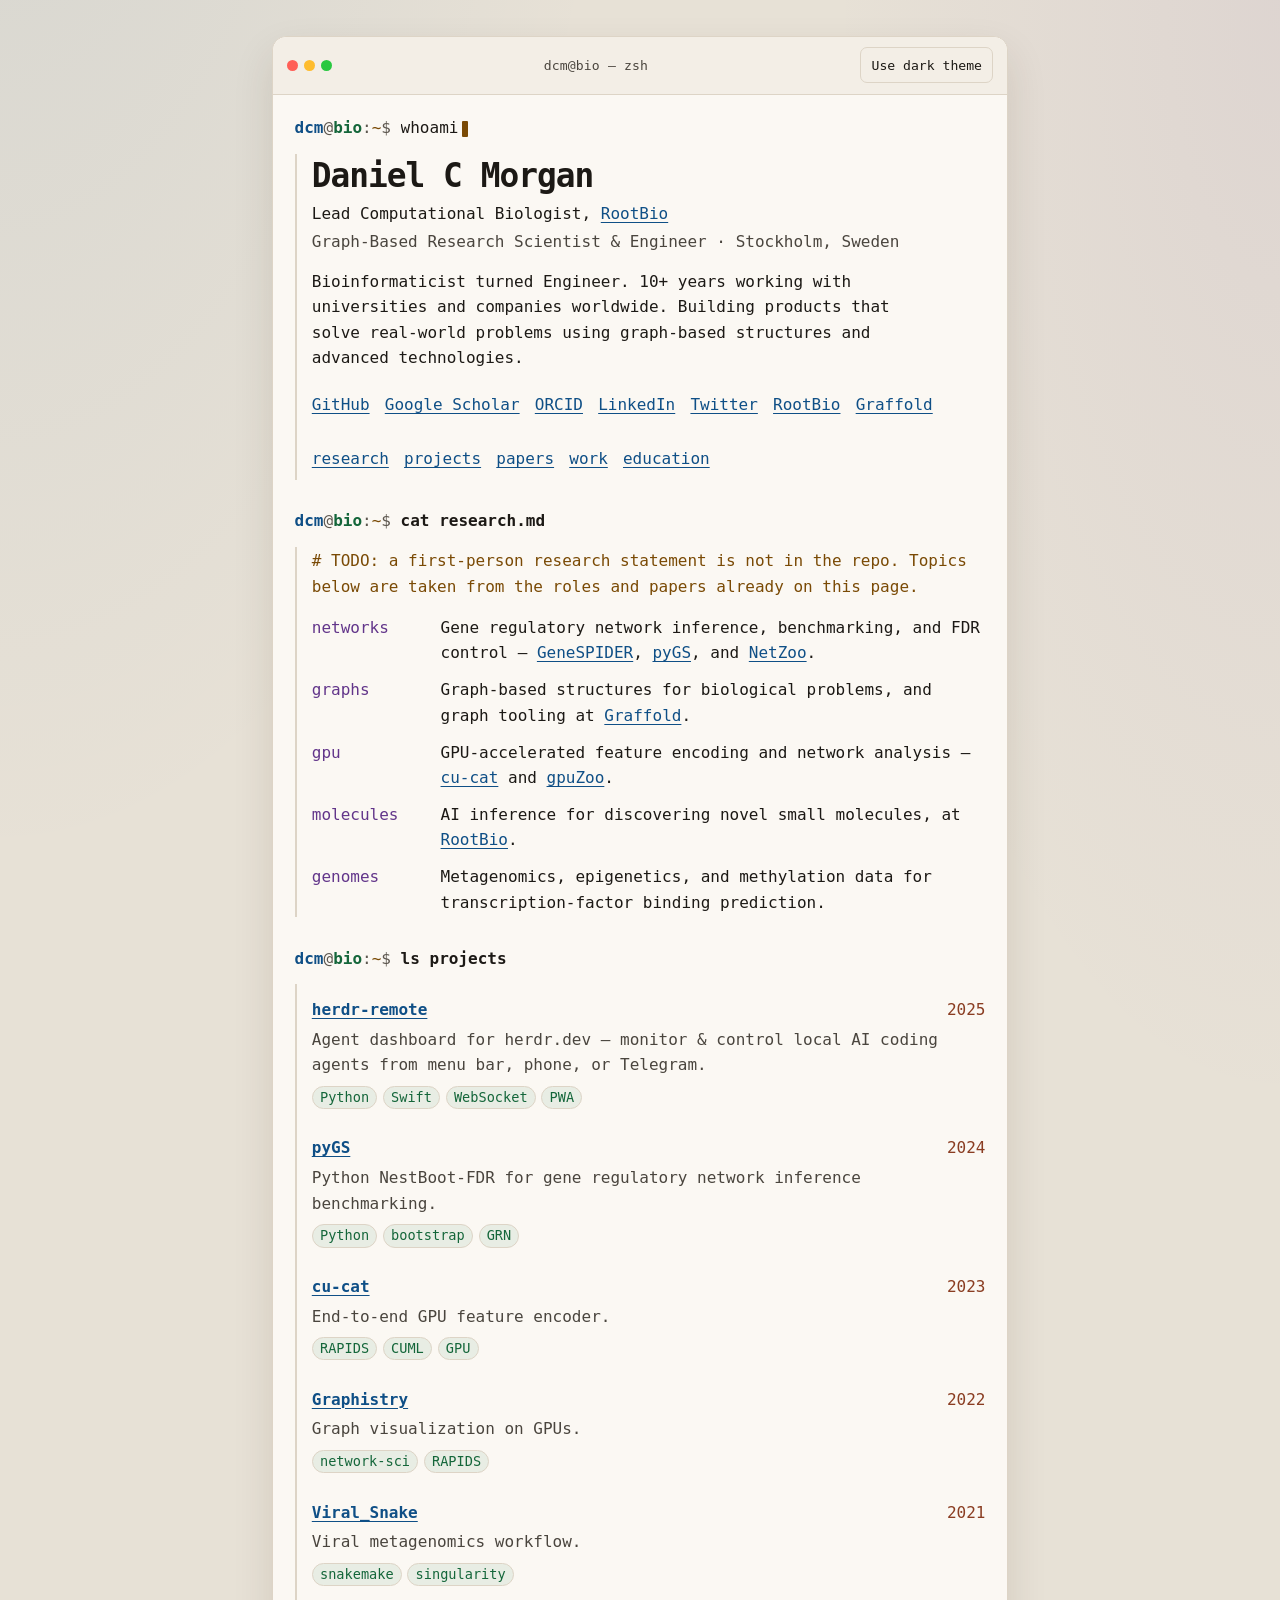
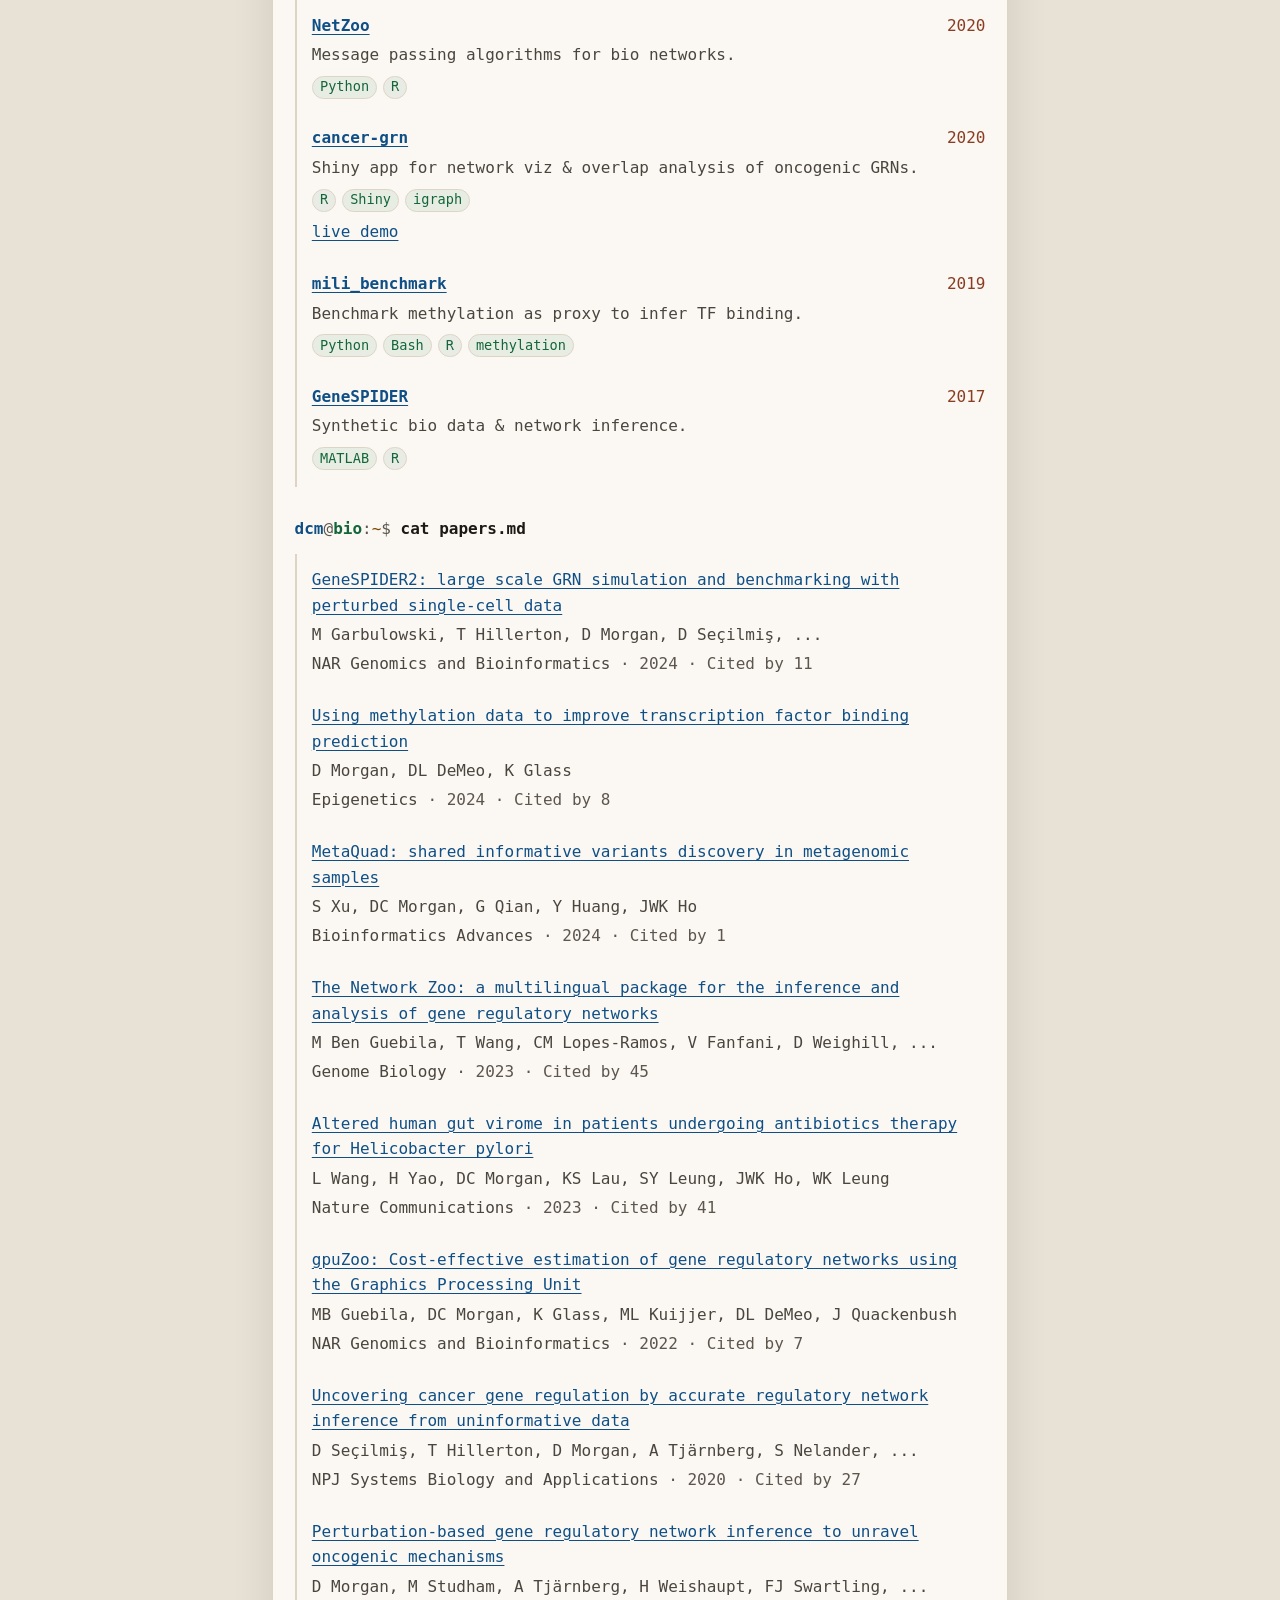
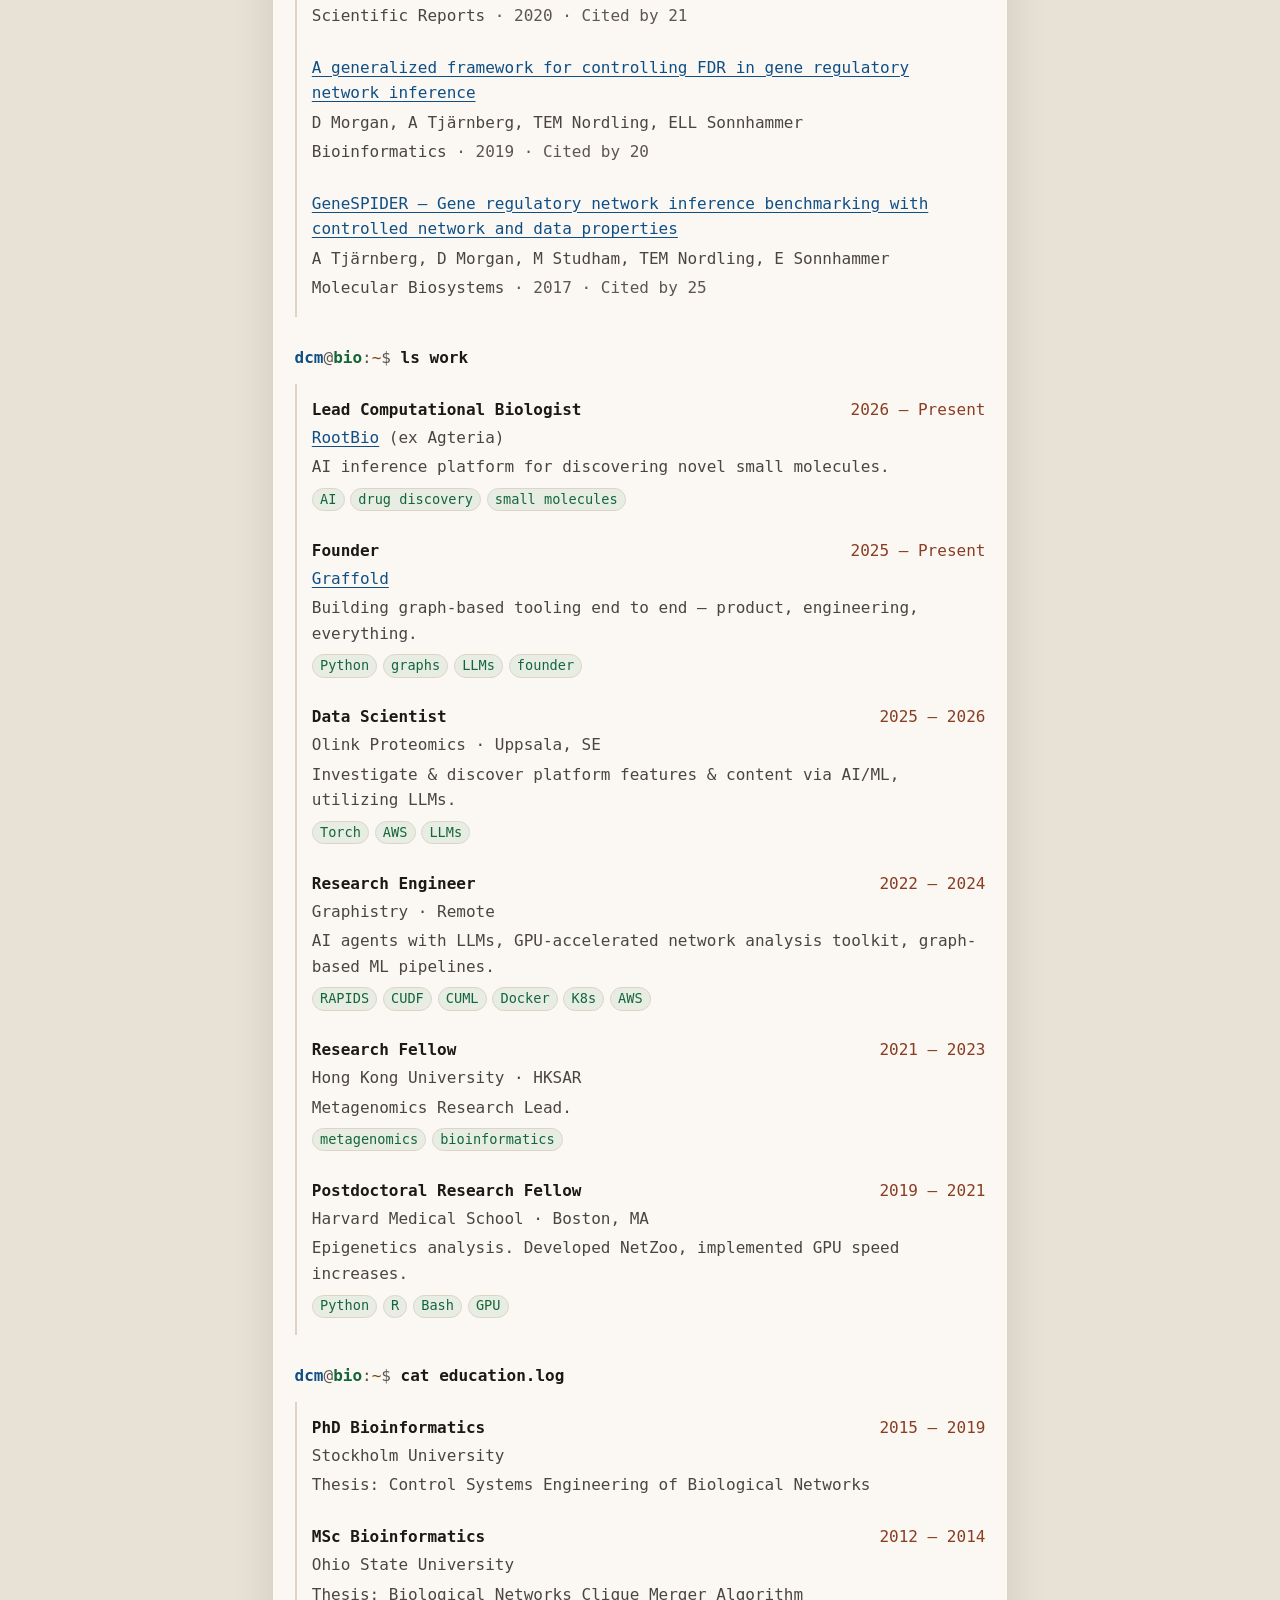
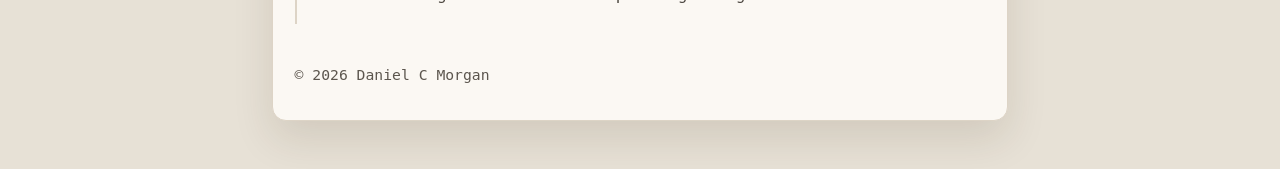
==== index.html @ b6716119 "Redesign the landing page as a shell session Replace the CRT dashboard with one readable terminal tr" ====
<!DOCTYPE html>
<html lang="en" class="no-js">
<head>
  <meta charset="UTF-8">
  <meta name="viewport" content="width=device-width, initial-scale=1">
  <title>Daniel C Morgan — Computational Biologist at Root Bio</title>
  <meta name="description" content="Daniel C Morgan is a computational biologist at Root Bio in Stockholm. Graph-based research scientist and engineer working on biological networks, GPU methods, and small-molecule discovery.">
  <meta name="author" content="Daniel C Morgan">
  <link rel="canonical" href="https://dcolinmorgan.github.io/">
  <meta name="theme-color" content="#0b0f14">

  <meta property="og:type" content="profile">
  <meta property="og:title" content="Daniel C Morgan — Computational Biologist at Root Bio">
  <meta property="og:description" content="Bioinformaticist turned engineer. Graph-based research scientist and engineer in Stockholm, at Root Bio.">
  <meta property="og:url" content="https://dcolinmorgan.github.io/">
  <meta property="og:site_name" content="Daniel C Morgan">
  <meta property="profile:first_name" content="Daniel">
  <meta property="profile:last_name" content="Morgan">

  <meta name="twitter:card" content="summary">
  <meta name="twitter:creator" content="@dcolinmorgan">
  <meta name="twitter:title" content="Daniel C Morgan — Computational Biologist at Root Bio">
  <meta name="twitter:description" content="Bioinformaticist turned engineer. Graph-based research scientist and engineer in Stockholm, at Root Bio.">

  <link rel="icon" href="data:image/svg+xml,%3Csvg xmlns='http://www.w3.org/2000/svg' viewBox='0 0 32 32'%3E%3Crect width='32' height='32' rx='7' fill='%23151b24'/%3E%3Ctext x='5' y='22' font-family='ui-monospace,monospace' font-size='15' fill='%239ecbff'%3E%24_%3C/text%3E%3C/svg%3E">

  <script type="application/ld+json">
  {
    "@context": "https://schema.org",
    "@type": "Person",
    "name": "Daniel C Morgan",
    "url": "https://dcolinmorgan.github.io/",
    "jobTitle": "Lead Computational Biologist",
    "description": "Bioinformaticist turned Engineer. 10+ years working with universities and companies worldwide. Building products that solve real-world problems using graph-based structures and advanced technologies.",
    "homeLocation": {
      "@type": "Place",
      "name": "Stockholm, Sweden"
    },
    "worksFor": {
      "@type": "Organization",
      "name": "RootBio",
      "url": "https://rootbio.ai"
    },
    "alumniOf": [
      { "@type": "CollegeOrUniversity", "name": "Stockholm University" },
      { "@type": "CollegeOrUniversity", "name": "Ohio State University" }
    ],
    "knowsAbout": [
      "Gene regulatory networks",
      "Graph-based biological networks",
      "GPU-accelerated data analysis",
      "Small-molecule discovery",
      "Metagenomics",
      "Epigenetics"
    ],
    "sameAs": [
      "https://github.com/dcolinmorgan",
      "https://scholar.google.com/citations?user=iznLQmYAAAAJ&hl=en",
      "https://orcid.org/0000-0001-8326-6178",
      "https://www.linkedin.com/in/dcolinmorgan",
      "https://x.com/dcolinmorgan",
      "https://graffold.com"
    ]
  }
  </script>

  <script>
    (function () {
      try {
        document.documentElement.classList.remove("no-js");
        var t = localStorage.getItem("dcm-appearance");
        if (t === "light" || t === "dark") document.documentElement.setAttribute("data-theme", t);
      } catch (e) {}
    })();
  </script>

  <style>
    :root {
      --bg: #0b0f14;
      --window: #151b24;
      --chrome: #10161e;
      --text: #e8eef6;
      --muted: #b4c0cf;
      --faint: #93a3b5;
      --line: #2c3848;
      --blue: #9ecbff;
      --green: #9ee0b8;
      --amber: #f0c97a;
      --violet: #d4b6f8;
      --coral: #f3b59a;
      --hover: rgba(158, 203, 255, 0.08);
      --chip: rgba(158, 224, 184, 0.08);
      --select: #9ecbff;
      --select-text: #0b0f14;
      --shadow: 0 24px 60px rgba(0, 0, 0, 0.4);
      --glow: rgba(158, 203, 255, 0.16);
      --glow-2: rgba(212, 182, 248, 0.12);
      color-scheme: dark;
    }

    @media (prefers-color-scheme: light) {
      :root:not([data-theme="dark"]) {
        --bg: #e7e1d6;
        --window: #fbf8f3;
        --chrome: #f3eee6;
        --text: #1c1915;
        --muted: #4a453e;
        --faint: #5c564e;
        --line: #ddd4c6;
        --blue: #0f4f86;
        --green: #14663a;
        --amber: #7a4a05;
        --violet: #62358a;
        --coral: #8a3d22;
        --hover: rgba(15, 79, 134, 0.07);
        --chip: rgba(20, 102, 58, 0.08);
        --select: #0f4f86;
        --select-text: #fbf8f3;
        --shadow: 0 18px 40px rgba(60, 42, 20, 0.12);
        --glow: rgba(15, 79, 134, 0.09);
        --glow-2: rgba(98, 53, 138, 0.07);
        color-scheme: light;
      }
    }

    :root[data-theme="light"] {
      --bg: #e7e1d6;
      --window: #fbf8f3;
      --chrome: #f3eee6;
      --text: #1c1915;
      --muted: #4a453e;
      --faint: #5c564e;
      --line: #ddd4c6;
      --blue: #0f4f86;
      --green: #14663a;
      --amber: #7a4a05;
      --violet: #62358a;
      --coral: #8a3d22;
      --hover: rgba(15, 79, 134, 0.07);
      --chip: rgba(20, 102, 58, 0.08);
      --select: #0f4f86;
      --select-text: #fbf8f3;
      --shadow: 0 18px 40px rgba(60, 42, 20, 0.12);
      --glow: rgba(15, 79, 134, 0.09);
      --glow-2: rgba(98, 53, 138, 0.07);
      color-scheme: light;
    }

    :root[data-theme="dark"] {
      color-scheme: dark;
    }

    * { box-sizing: border-box; }

    html { scroll-behavior: auto; }

    @media (prefers-reduced-motion: no-preference) {
      html { scroll-behavior: smooth; }
    }

    body {
      margin: 0;
      min-height: 100vh;
      background:
        radial-gradient(ellipse 90% 50% at 0% -10%, var(--glow), transparent 55%),
        radial-gradient(ellipse 70% 45% at 100% 0%, var(--glow-2), transparent 50%),
        var(--bg);
      color: var(--text);
      font-family: "JetBrains Mono", "Cascadia Mono", "Cascadia Code", "SFMono-Regular", ui-monospace, "DejaVu Sans Mono", "Liberation Mono", Menlo, Consolas, monospace;
      font-size: 16px;
      line-height: 1.6;
      -webkit-font-smoothing: antialiased;
      text-rendering: optimizeLegibility;
    }

    ::selection {
      background: var(--select);
      color: var(--select-text);
    }

    .skip {
      position: absolute;
      left: 0.75rem;
      top: 0.75rem;
      padding: 0.45rem 0.7rem;
      background: var(--window);
      color: var(--text);
      border: 1px solid var(--blue);
      border-radius: 6px;
      z-index: 5;
      transform: translateY(-150%);
    }

    .skip:focus {
      transform: none;
    }

    a {
      color: var(--blue);
      text-decoration-thickness: 1px;
      text-underline-offset: 0.18em;
    }

    a:hover { text-decoration-thickness: 2px; }

    a:focus-visible,
    button:focus-visible {
      outline: 2px solid var(--blue);
      outline-offset: 3px;
      border-radius: 4px;
    }

    .sr-only {
      position: absolute;
      width: 1px;
      height: 1px;
      padding: 0;
      margin: -1px;
      overflow: hidden;
      clip: rect(0, 0, 0, 0);
      white-space: nowrap;
      border: 0;
    }

    .page {
      width: min(46rem, calc(100% - 1.5rem));
      margin: 0 auto;
      padding: 2.25rem 0 3rem;
    }

    .term {
      background: var(--window);
      border: 1px solid var(--line);
      border-radius: 14px;
      box-shadow: var(--shadow);
    }

    .chrome {
      display: grid;
      grid-template-columns: auto 1fr auto;
      align-items: center;
      gap: 0.75rem;
      padding: 0.65rem 0.85rem;
      background: var(--chrome);
      border-bottom: 1px solid var(--line);
      border-radius: 14px 14px 0 0;
    }

    .dots {
      display: flex;
      gap: 6px;
    }

    .dots i {
      display: block;
      width: 11px;
      height: 11px;
      border-radius: 50%;
    }

    .dots i:nth-child(1) { background: #ff5f57; }
    .dots i:nth-child(2) { background: #febc2e; }
    .dots i:nth-child(3) { background: #28c840; }

    .chrome-title {
      margin: 0;
      text-align: center;
      color: var(--muted);
      font-size: 0.82rem;
      letter-spacing: 0.01em;
    }

    .theme-btn {
      font: inherit;
      font-size: 0.82rem;
      color: var(--text);
      background: transparent;
      border: 1px solid var(--line);
      border-radius: 7px;
      min-height: 2.25rem;
      padding: 0.25rem 0.65rem;
      cursor: pointer;
    }

    .no-js .theme-btn { display: none; }

    .theme-btn .when-light { display: none; }

    @media (prefers-color-scheme: light) {
      :root:not([data-theme="dark"]) .theme-btn .when-dark { display: none; }
      :root:not([data-theme="dark"]) .theme-btn .when-light { display: inline; }
    }

    :root[data-theme="light"] .theme-btn .when-dark { display: none; }
    :root[data-theme="light"] .theme-btn .when-light { display: inline; }
    :root[data-theme="dark"] .theme-btn .when-dark { display: inline; }
    :root[data-theme="dark"] .theme-btn .when-light { display: none; }

    .theme-btn:hover {
      border-color: var(--blue);
      color: var(--blue);
    }

    main {
      padding: 1.35rem 1.35rem 0.4rem;
    }

    .block { margin: 0 0 1.85rem; }

    .prompt {
      margin: 0 0 0.85rem;
      font-size: 1rem;
      font-weight: 400;
      line-height: 1.5;
    }

    .user { color: var(--blue); font-weight: 600; }
    .host { color: var(--green); font-weight: 600; }
    .path { color: var(--amber); }
    .punct, .dollar { color: var(--faint); }
    .cmd { color: var(--text); font-weight: 600; }

    .typed {
      display: inline-block;
      overflow: hidden;
      white-space: nowrap;
      vertical-align: bottom;
      width: calc(var(--chars) * 1ch);
      animation: typing calc(var(--chars) * 70ms) steps(var(--chars), end) both;
    }

    @keyframes typing {
      from { width: 0; }
    }

    .caret {
      display: inline-block;
      width: 0.62ch;
      height: 1.05em;
      margin-left: 0.35ch;
      background: var(--amber);
      vertical-align: text-bottom;
      border-radius: 1px;
      animation: blink 1.15s steps(1, end) infinite;
    }

    @keyframes blink {
      0%, 62% { opacity: 1; }
      68%, 100% { opacity: 0; }
    }

    h2[id] { scroll-margin-top: 1.25rem; }

    h1 {
      margin: 0 0 0.3rem;
      font-size: clamp(1.55rem, 3.4vw, 2.05rem);
      font-weight: 600;
      letter-spacing: -0.03em;
      line-height: 1.25;
    }

    .role {
      margin: 0;
      color: var(--text);
    }

    .loc {
      margin: 0.15rem 0 0.85rem;
      color: var(--muted);
    }

    .bio {
      margin: 0;
      max-width: 62ch;
    }

    .links,
    .jumps {
      display: flex;
      flex-wrap: wrap;
      gap: 0.15rem 0.95rem;
      list-style: none;
      margin: 0.95rem 0 0;
      padding: 0;
    }

    .links a,
    .jumps a {
      display: inline-block;
      padding: 0.4rem 0;
    }

    .out {
      margin: 0;
      padding: 0.1rem 0 0.1rem 0.95rem;
      border-left: 2px solid var(--line);
    }

    .todo {
      margin: 0 0 0.95rem;
      color: var(--amber);
    }

    .interests {
      list-style: none;
      margin: 0;
      padding: 0;
    }

    .interests li {
      display: grid;
      grid-template-columns: 7.2rem 1fr;
      gap: 0.35rem 0.85rem;
      margin: 0 0 0.7rem;
    }

    .interests li:last-child { margin-bottom: 0; }

    .key { color: var(--violet); }

    .projects,
    .papers,
    .jobs,
    .degrees {
      list-style: none;
      margin: 0;
      padding: 0;
    }

    .projects > li,
    .papers > li,
    .jobs > li,
    .degrees > li {
      padding: 0.7rem 0.7rem;
      margin: 0 -0.7rem 0.25rem;
      border-radius: 8px;
    }

    .projects > li:hover,
    .projects > li:focus-within,
    .papers > li:hover,
    .papers > li:focus-within,
    .jobs > li:hover,
    .jobs > li:focus-within,
    .degrees > li:hover,
    .degrees > li:focus-within {
      background: var(--hover);
    }

    .proj-head,
    .job-head {
      display: flex;
      justify-content: space-between;
      align-items: baseline;
      gap: 0.8rem;
    }

    .name,
    .job-title {
      font-weight: 600;
      color: var(--text);
    }

    .projects a.name { color: var(--blue); }

    .year,
    .when {
      color: var(--coral);
      font-variant-numeric: tabular-nums;
      white-space: nowrap;
    }

    .desc,
    .authors {
      margin: 0.25rem 0 0;
      color: var(--muted);
    }

    .meta {
      margin: 0.2rem 0 0;
      color: var(--faint);
    }

    .meta .journal { color: var(--muted); }

    .tags {
      display: flex;
      flex-wrap: wrap;
      gap: 0.35rem;
      list-style: none;
      margin: 0.5rem 0 0;
      padding: 0;
    }

    .tags li {
      margin: 0;
      padding: 0.05rem 0.45rem;
      color: var(--green);
      background: var(--chip);
      border: 1px solid var(--line);
      border-radius: 999px;
      font-size: 0.85rem;
      line-height: 1.45;
    }

    .more {
      margin: 0.45rem 0 0;
    }

    .org {
      margin: 0.15rem 0 0;
      color: var(--muted);
    }

    .session-end {
      padding: 0.2rem 1.35rem 1.2rem;
    }

    .copy {
      margin: 0 0 0.85rem;
      color: var(--faint);
      font-size: 0.92rem;
    }

    @media (max-width: 640px) {
      .page {
        width: min(46rem, calc(100% - 1rem));
        padding-top: 0.75rem;
      }

      main,
      .session-end {
        padding-left: 1rem;
        padding-right: 1rem;
      }

      .chrome-title { display: none; }

      .chrome { grid-template-columns: auto 1fr; }

      .theme-btn { justify-self: end; }

      .interests li { grid-template-columns: 1fr; gap: 0.1rem; }

      .proj-head { flex-wrap: wrap; }

      h1 { font-size: 1.5rem; }
    }

    @media (prefers-reduced-motion: reduce) {
      .typed {
        animation: none;
        width: auto;
      }

      .caret { animation: none; }

      html { scroll-behavior: auto; }
    }

    @media (forced-colors: active) {
      .term { border: 1px solid CanvasText; }
      .caret { background: CanvasText; }
      .dots { display: none; }
      .tags li { border: 1px solid CanvasText; }
    }

    @media print {
      body { background: #fff; color: #000; }
      .page { width: 100%; padding: 0; }
      .term { border: 0; box-shadow: none; background: #fff; }
      .chrome, .theme-btn, .caret, .jumps { display: none; }
      a { color: #000; }
      .out { border-left-color: #ccc; }
    }
  </style>
</head>
<body>
  <a class="skip" href="#content">Skip to content</a>

  <div class="page">
    <div class="term">
      <div class="chrome">
        <span class="dots" aria-hidden="true"><i></i><i></i><i></i></span>
        <p class="chrome-title">dcm@bio — zsh</p>
        <button type="button" class="theme-btn" id="theme-toggle" aria-pressed="false">
          <span class="when-dark">Use light theme</span><span class="when-light">Use dark theme</span>
        </button>
      </div>

      <main id="content">
        <header class="block">
          <p class="prompt">
            <span class="user">dcm</span><span class="punct">@</span><span class="host">bio</span><span class="punct">:</span><span class="path">~</span><span class="dollar">$ </span><span class="typed" style="--chars: 6">whoami</span><span class="caret" aria-hidden="true"></span>
          </p>
          <div class="out">
            <h1>Daniel C Morgan</h1>
            <p class="role">Lead Computational Biologist, <a href="https://rootbio.ai" target="_blank">RootBio</a></p>
            <p class="loc">Graph-Based Research Scientist &amp; Engineer · Stockholm, Sweden</p>
            <p class="bio">Bioinformaticist turned Engineer. 10+ years working with universities and companies worldwide. Building products that solve real-world problems using graph-based structures and advanced technologies.</p>
            <ul class="links">
              <li><a href="https://github.com/dcolinmorgan" rel="me noopener noreferrer" target="_blank">GitHub<span class="sr-only"> (opens in a new tab)</span></a></li>
              <li><a href="https://scholar.google.com/citations?user=iznLQmYAAAAJ&amp;hl=en" rel="me noopener noreferrer" target="_blank">Google Scholar<span class="sr-only"> (opens in a new tab)</span></a></li>
              <li><a href="https://orcid.org/0000-0001-8326-6178" rel="me noopener noreferrer" target="_blank">ORCID<span class="sr-only"> (opens in a new tab)</span></a></li>
              <li><a href="https://www.linkedin.com/in/dcolinmorgan" rel="me noopener noreferrer" target="_blank">LinkedIn<span class="sr-only"> (opens in a new tab)</span></a></li>
              <li><a href="https://x.com/dcolinmorgan" rel="me noopener noreferrer" target="_blank">Twitter<span class="sr-only"> (opens in a new tab)</span></a></li>
              <li><a href="https://rootbio.ai" rel="noopener noreferrer" target="_blank">RootBio<span class="sr-only"> (opens in a new tab)</span></a></li>
              <li><a href="https://graffold.com" rel="noopener noreferrer" target="_blank">Graffold<span class="sr-only"> (opens in a new tab)</span></a></li>
            </ul>
            <nav class="jumps" aria-label="On this page">
              <a href="#research">research</a>
              <a href="#projects">projects</a>
              <a href="#papers">papers</a>
              <a href="#work">work</a>
              <a href="#education">education</a>
            </nav>
          </div>
        </header>

        <section class="block" aria-labelledby="research">
          <h2 class="prompt" id="research">
            <span class="sr-only">Research. </span>
            <span class="user">dcm</span><span class="punct">@</span><span class="host">bio</span><span class="punct">:</span><span class="path">~</span><span class="dollar">$ </span><span class="cmd">cat research.md</span>
          </h2>
          <div class="out">
            <p class="todo" role="note"># TODO: a first-person research statement is not in the repo. Topics below are taken from the roles and papers already on this page.</p>
            <ul class="interests">
              <li>
                <span class="key">networks</span>
                <span>Gene regulatory network inference, benchmarking, and FDR control — <a href="https://sonnhammer-tutorials.bitbucket.io/genespider.html" target="_blank">GeneSPIDER</a>, <a href="https://github.com/dcolinmorgan/pyGS" target="_blank">pyGS</a>, and <a href="https://netzoo.github.io/" target="_blank">NetZoo</a>.</span>
              </li>
              <li>
                <span class="key">graphs</span>
                <span>Graph-based structures for biological problems, and graph tooling at <a href="https://graffold.com" target="_blank">Graffold</a>.</span>
              </li>
              <li>
                <span class="key">gpu</span>
                <span>GPU-accelerated feature encoding and network analysis — <a href="https://github.com/graphistry/cu-cat/" target="_blank">cu-cat</a> and <a href="https://doi.org/10.1093/nargab/lqac002" target="_blank">gpuZoo</a>.</span>
              </li>
              <li>
                <span class="key">molecules</span>
                <span>AI inference for discovering novel small molecules, at <a href="https://rootbio.ai" target="_blank">RootBio</a>.</span>
              </li>
              <li>
                <span class="key">genomes</span>
                <span>Metagenomics, epigenetics, and methylation data for transcription-factor binding prediction.</span>
              </li>
            </ul>
          </div>
        </section>

        <section class="block" aria-labelledby="projects">
          <h2 class="prompt" id="projects">
            <span class="sr-only">Projects. </span>
            <span class="user">dcm</span><span class="punct">@</span><span class="host">bio</span><span class="punct">:</span><span class="path">~</span><span class="dollar">$ </span><span class="cmd">ls projects</span>
          </h2>
          <div class="out">
            <ul class="projects">
              <li>
                <div class="proj-head">
                  <a class="name" href="https://github.com/dcolinmorgan/herdr-remote">herdr-remote<span class="sr-only"> (opens in a new tab)</span></a>
                  <span class="year">2025</span>
                </div>
                <p class="desc">Agent dashboard for herdr.dev — monitor &amp; control local AI coding agents from menu bar, phone, or Telegram.</p>
                <ul class="tags" aria-label="Topics for herdr-remote">
                  <li>Python</li><li>Swift</li><li>WebSocket</li><li>PWA</li>
                </ul>
              </li>
              <li>
                <div class="proj-head">
                  <a class="name" href="https://github.com/dcolinmorgan/pyGS">pyGS<span class="sr-only"> (opens in a new tab)</span></a>
                  <span class="year">2024</span>
                </div>
                <p class="desc">Python NestBoot-FDR for gene regulatory network inference benchmarking.</p>
                <ul class="tags" aria-label="Topics for pyGS">
                  <li>Python</li><li>bootstrap</li><li>GRN</li>
                </ul>
              </li>
              <li>
                <div class="proj-head">
                  <a class="name" href="https://github.com/graphistry/cu-cat/">cu-cat<span class="sr-only"> (opens in a new tab)</span></a>
                  <span class="year">2023</span>
                </div>
                <p class="desc">End-to-end GPU feature encoder.</p>
                <ul class="tags" aria-label="Topics for cu-cat">
                  <li>RAPIDS</li><li>CUML</li><li>GPU</li>
                </ul>
              </li>
              <li>
                <div class="proj-head">
                  <a class="name" href="https://graphistry.com/">Graphistry<span class="sr-only"> (opens in a new tab)</span></a>
                  <span class="year">2022</span>
                </div>
                <p class="desc">Graph visualization on GPUs.</p>
                <ul class="tags" aria-label="Topics for Graphistry">
                  <li>network-sci</li><li>RAPIDS</li>
                </ul>
              </li>
              <li>
                <div class="proj-head">
                  <a class="name" href="https://github.com/dcolinmorgan/viral_snake">Viral_Snake<span class="sr-only"> (opens in a new tab)</span></a>
                  <span class="year">2021</span>
                </div>
                <p class="desc">Viral metagenomics workflow.</p>
                <ul class="tags" aria-label="Topics for Viral_Snake">
                  <li>snakemake</li><li>singularity</li>
                </ul>
              </li>
              <li>
                <div class="proj-head">
                  <a class="name" href="https://netzoo.github.io/">NetZoo<span class="sr-only"> (opens in a new tab)</span></a>
                  <span class="year">2020</span>
                </div>
                <p class="desc">Message passing algorithms for bio networks.</p>
                <ul class="tags" aria-label="Topics for NetZoo">
                  <li>Python</li><li>R</li>
                </ul>
              </li>
              <li>
                <div class="proj-head">
                  <a class="name" href="https://github.com/dcolinmorgan/cancer-grn">cancer-grn<span class="sr-only"> (opens in a new tab)</span></a>
                  <span class="year">2020</span>
                </div>
                <p class="desc">Shiny app for network viz &amp; overlap analysis of oncogenic GRNs.</p>
                <ul class="tags" aria-label="Topics for cancer-grn">
                  <li>R</li><li>Shiny</li><li>igraph</li>
                </ul>
                <p class="more"><a href="https://dcolin.shinyapps.io/cancergrn/" target="_blank">live demo<span class="sr-only"> (opens in a new tab)</span></a></p>
              </li>
              <li>
                <div class="proj-head">
                  <a class="name" href="https://github.com/dcolinmorgan/mili_benchmark">mili_benchmark<span class="sr-only"> (opens in a new tab)</span></a>
                  <span class="year">2019</span>
                </div>
                <p class="desc">Benchmark methylation as proxy to infer TF binding.</p>
                <ul class="tags" aria-label="Topics for mili_benchmark">
                  <li>Python</li><li>Bash</li><li>R</li><li>methylation</li>
                </ul>
              </li>
              <li>
                <div class="proj-head">
                  <a class="name" href="https://sonnhammer-tutorials.bitbucket.io/genespider.html">GeneSPIDER<span class="sr-only"> (opens in a new tab)</span></a>
                  <span class="year">2017</span>
                </div>
                <p class="desc">Synthetic bio data &amp; network inference.</p>
                <ul class="tags" aria-label="Topics for GeneSPIDER">
                  <li>MATLAB</li><li>R</li>
                </ul>
              </li>
            </ul>
          </div>
        </section>

        <section class="block" aria-labelledby="papers">
          <h2 class="prompt" id="papers">
            <span class="sr-only">Papers. </span>
            <span class="user">dcm</span><span class="punct">@</span><span class="host">bio</span><span class="punct">:</span><span class="path">~</span><span class="dollar">$ </span><span class="cmd">cat papers.md</span>
          </h2>
          <div class="out">
            <ol class="papers">
              <li>
                <a href="https://doi.org/10.1093/nargab/lqae121" target="_blank">GeneSPIDER2: large scale GRN simulation and benchmarking with perturbed single-cell data<span class="sr-only"> (opens in a new tab)</span></a>
                <p class="authors">M Garbulowski, T Hillerton, D Morgan, D Seçilmiş, ...</p>
                <p class="meta"><span class="journal">NAR Genomics and Bioinformatics</span> · 2024 · Cited by 11</p>
              </li>
              <li>
                <a href="https://doi.org/10.1080/15592294.2024.2309826" target="_blank">Using methylation data to improve transcription factor binding prediction<span class="sr-only"> (opens in a new tab)</span></a>
                <p class="authors">D Morgan, DL DeMeo, K Glass</p>
                <p class="meta"><span class="journal">Epigenetics</span> · 2024 · Cited by 8</p>
              </li>
              <li>
                <a href="https://doi.org/10.1093/bioadv/vbae030" target="_blank">MetaQuad: shared informative variants discovery in metagenomic samples<span class="sr-only"> (opens in a new tab)</span></a>
                <p class="authors">S Xu, DC Morgan, G Qian, Y Huang, JWK Ho</p>
                <p class="meta"><span class="journal">Bioinformatics Advances</span> · 2024 · Cited by 1</p>
              </li>
              <li>
                <a href="https://doi.org/10.1186/s13059-023-02853-7" target="_blank">The Network Zoo: a multilingual package for the inference and analysis of gene regulatory networks<span class="sr-only"> (opens in a new tab)</span></a>
                <p class="authors">M Ben Guebila, T Wang, CM Lopes-Ramos, V Fanfani, D Weighill, ...</p>
                <p class="meta"><span class="journal">Genome Biology</span> · 2023 · Cited by 45</p>
              </li>
              <li>
                <a href="https://doi.org/10.1038/s41467-023-37975-y" target="_blank">Altered human gut virome in patients undergoing antibiotics therapy for Helicobacter pylori<span class="sr-only"> (opens in a new tab)</span></a>
                <p class="authors">L Wang, H Yao, DC Morgan, KS Lau, SY Leung, JWK Ho, WK Leung</p>
                <p class="meta"><span class="journal">Nature Communications</span> · 2023 · Cited by 41</p>
              </li>
              <li>
                <a href="https://doi.org/10.1093/nargab/lqac002" target="_blank">gpuZoo: Cost-effective estimation of gene regulatory networks using the Graphics Processing Unit<span class="sr-only"> (opens in a new tab)</span></a>
                <p class="authors">MB Guebila, DC Morgan, K Glass, ML Kuijjer, DL DeMeo, J Quackenbush</p>
                <p class="meta"><span class="journal">NAR Genomics and Bioinformatics</span> · 2022 · Cited by 7</p>
              </li>
              <li>
                <a href="https://doi.org/10.1038/s41540-020-00158-0" target="_blank">Uncovering cancer gene regulation by accurate regulatory network inference from uninformative data<span class="sr-only"> (opens in a new tab)</span></a>
                <p class="authors">D Seçilmiş, T Hillerton, D Morgan, A Tjärnberg, S Nelander, ...</p>
                <p class="meta"><span class="journal">NPJ Systems Biology and Applications</span> · 2020 · Cited by 27</p>
              </li>
              <li>
                <a href="https://doi.org/10.1038/s41598-020-70941-y" target="_blank">Perturbation-based gene regulatory network inference to unravel oncogenic mechanisms<span class="sr-only"> (opens in a new tab)</span></a>
                <p class="authors">D Morgan, M Studham, A Tjärnberg, H Weishaupt, FJ Swartling, ...</p>
                <p class="meta"><span class="journal">Scientific Reports</span> · 2020 · Cited by 21</p>
              </li>
              <li>
                <a href="https://doi.org/10.1093/bioinformatics/bty764" target="_blank">A generalized framework for controlling FDR in gene regulatory network inference<span class="sr-only"> (opens in a new tab)</span></a>
                <p class="authors">D Morgan, A Tjärnberg, TEM Nordling, ELL Sonnhammer</p>
                <p class="meta"><span class="journal">Bioinformatics</span> · 2019 · Cited by 20</p>
              </li>
              <li>
                <a href="https://doi.org/10.1039/C7MB00058H" target="_blank">GeneSPIDER — Gene regulatory network inference benchmarking with controlled network and data properties<span class="sr-only"> (opens in a new tab)</span></a>
                <p class="authors">A Tjärnberg, D Morgan, M Studham, TEM Nordling, E Sonnhammer</p>
                <p class="meta"><span class="journal">Molecular Biosystems</span> · 2017 · Cited by 25</p>
              </li>
            </ol>
          </div>
        </section>

        <section class="block" aria-labelledby="work">
          <h2 class="prompt" id="work">
            <span class="sr-only">Work. </span>
            <span class="user">dcm</span><span class="punct">@</span><span class="host">bio</span><span class="punct">:</span><span class="path">~</span><span class="dollar">$ </span><span class="cmd">ls work</span>
          </h2>
          <div class="out">
            <ul class="jobs">
              <li>
                <div class="job-head">
                  <span class="job-title">Lead Computational Biologist</span>
                  <span class="when">2026 – Present</span>
                </div>
                <p class="org"><a href="https://rootbio.ai" target="_blank">RootBio</a> (ex Agteria)</p>
                <p class="desc">AI inference platform for discovering novel small molecules.</p>
                <ul class="tags" aria-label="Topics for RootBio">
                  <li>AI</li><li>drug discovery</li><li>small molecules</li>
                </ul>
              </li>
              <li>
                <div class="job-head">
                  <span class="job-title">Founder</span>
                  <span class="when">2025 – Present</span>
                </div>
                <p class="org"><a href="https://graffold.com" target="_blank">Graffold</a></p>
                <p class="desc">Building graph-based tooling end to end — product, engineering, everything.</p>
                <ul class="tags" aria-label="Topics for Graffold">
                  <li>Python</li><li>graphs</li><li>LLMs</li><li>founder</li>
                </ul>
              </li>
              <li>
                <div class="job-head">
                  <span class="job-title">Data Scientist</span>
                  <span class="when">2025 – 2026</span>
                </div>
                <p class="org">Olink Proteomics · Uppsala, SE</p>
                <p class="desc">Investigate &amp; discover platform features &amp; content via AI/ML, utilizing LLMs.</p>
                <ul class="tags" aria-label="Topics for Olink">
                  <li>Torch</li><li>AWS</li><li>LLMs</li>
                </ul>
              </li>
              <li>
                <div class="job-head">
                  <span class="job-title">Research Engineer</span>
                  <span class="when">2022 – 2024</span>
                </div>
                <p class="org">Graphistry · Remote</p>
                <p class="desc">AI agents with LLMs, GPU-accelerated network analysis toolkit, graph-based ML pipelines.</p>
                <ul class="tags" aria-label="Topics for Graphistry">
                  <li>RAPIDS</li><li>CUDF</li><li>CUML</li><li>Docker</li><li>K8s</li><li>AWS</li>
                </ul>
              </li>
              <li>
                <div class="job-head">
                  <span class="job-title">Research Fellow</span>
                  <span class="when">2021 – 2023</span>
                </div>
                <p class="org">Hong Kong University · HKSAR</p>
                <p class="desc">Metagenomics Research Lead.</p>
                <ul class="tags" aria-label="Topics for Hong Kong University">
                  <li>metagenomics</li><li>bioinformatics</li>
                </ul>
              </li>
              <li>
                <div class="job-head">
                  <span class="job-title">Postdoctoral Research Fellow</span>
                  <span class="when">2019 – 2021</span>
                </div>
                <p class="org">Harvard Medical School · Boston, MA</p>
                <p class="desc">Epigenetics analysis. Developed NetZoo, implemented GPU speed increases.</p>
                <ul class="tags" aria-label="Topics for Harvard Medical School">
                  <li>Python</li><li>R</li><li>Bash</li><li>GPU</li>
                </ul>
              </li>
            </ul>
          </div>
        </section>

        <section class="block" aria-labelledby="education">
          <h2 class="prompt" id="education">
            <span class="sr-only">Education. </span>
            <span class="user">dcm</span><span class="punct">@</span><span class="host">bio</span><span class="punct">:</span><span class="path">~</span><span class="dollar">$ </span><span class="cmd">cat education.log</span>
          </h2>
          <div class="out">
            <ul class="degrees">
              <li>
                <div class="job-head">
                  <span class="job-title">PhD Bioinformatics</span>
                  <span class="when">2015 – 2019</span>
                </div>
                <p class="org">Stockholm University</p>
                <p class="desc">Thesis: Control Systems Engineering of Biological Networks</p>
              </li>
              <li>
                <div class="job-head">
                  <span class="job-title">MSc Bioinformatics</span>
                  <span class="when">2012 – 2014</span>
                </div>
                <p class="org">Ohio State University</p>
                <p class="desc">Thesis: Biological Networks Clique Merger Algorithm</p>
              </li>
            </ul>
          </div>
        </section>
      </main>

      <footer class="session-end">
        <p class="copy">© 2026 Daniel C Morgan</p>
      </footer>
    </div>
  </div>

  <script>
    (function () {
      var root = document.documentElement;
      var btn = document.getElementById("theme-toggle");
      var meta = document.querySelector('meta[name="theme-color"]');

      function systemTheme() {
        return window.matchMedia("(prefers-color-scheme: light)").matches ? "light" : "dark";
      }

      function theme() {
        var set = root.getAttribute("data-theme");
        return set === "light" || set === "dark" ? set : systemTheme();
      }

      function paint() {
        var current = theme();
        btn.setAttribute("aria-pressed", current === "light" ? "true" : "false");
        if (meta) meta.setAttribute("content", current === "light" ? "#e7e1d6" : "#0b0f14");
      }

      btn.addEventListener("click", function () {
        var next = theme() === "light" ? "dark" : "light";
        root.setAttribute("data-theme", next);
        try { localStorage.setItem("dcm-appearance", next); } catch (e) {}
        paint();
      });

      paint();
    })();
  </script>
</body>
</html>
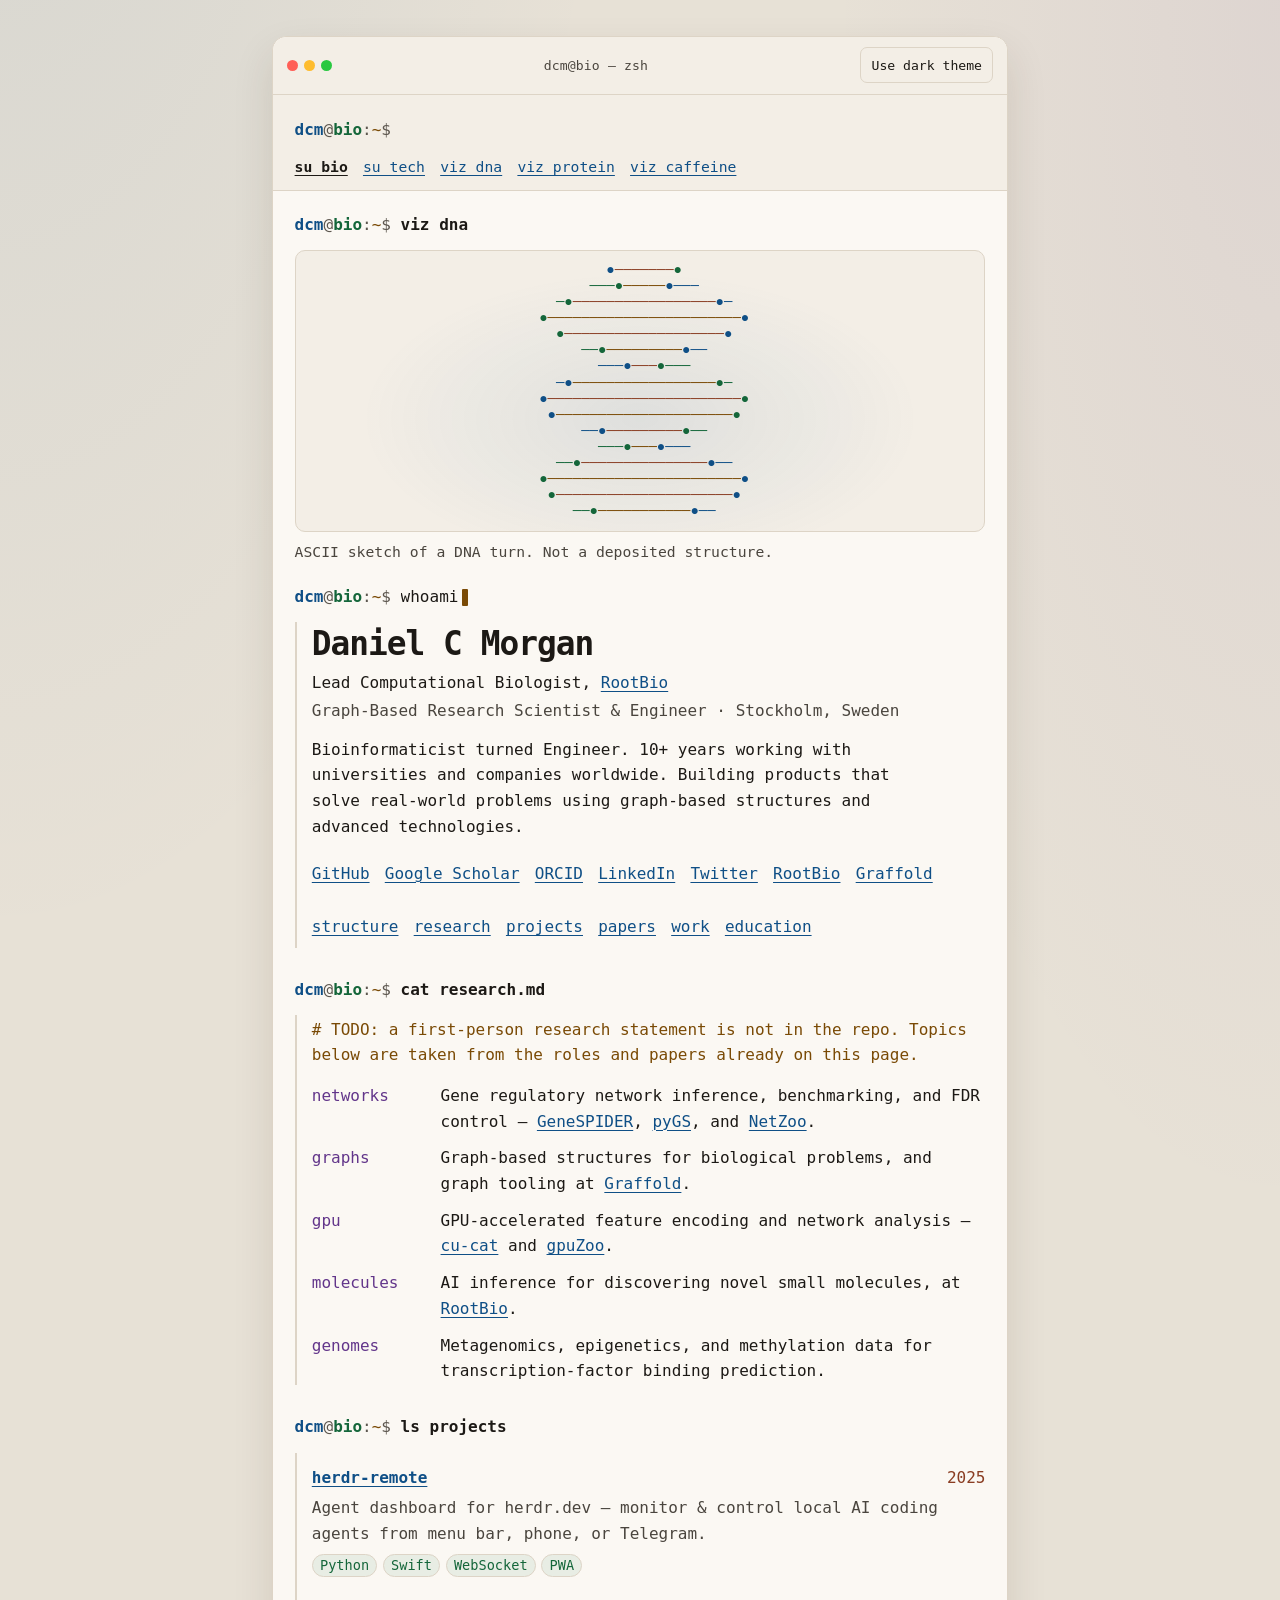
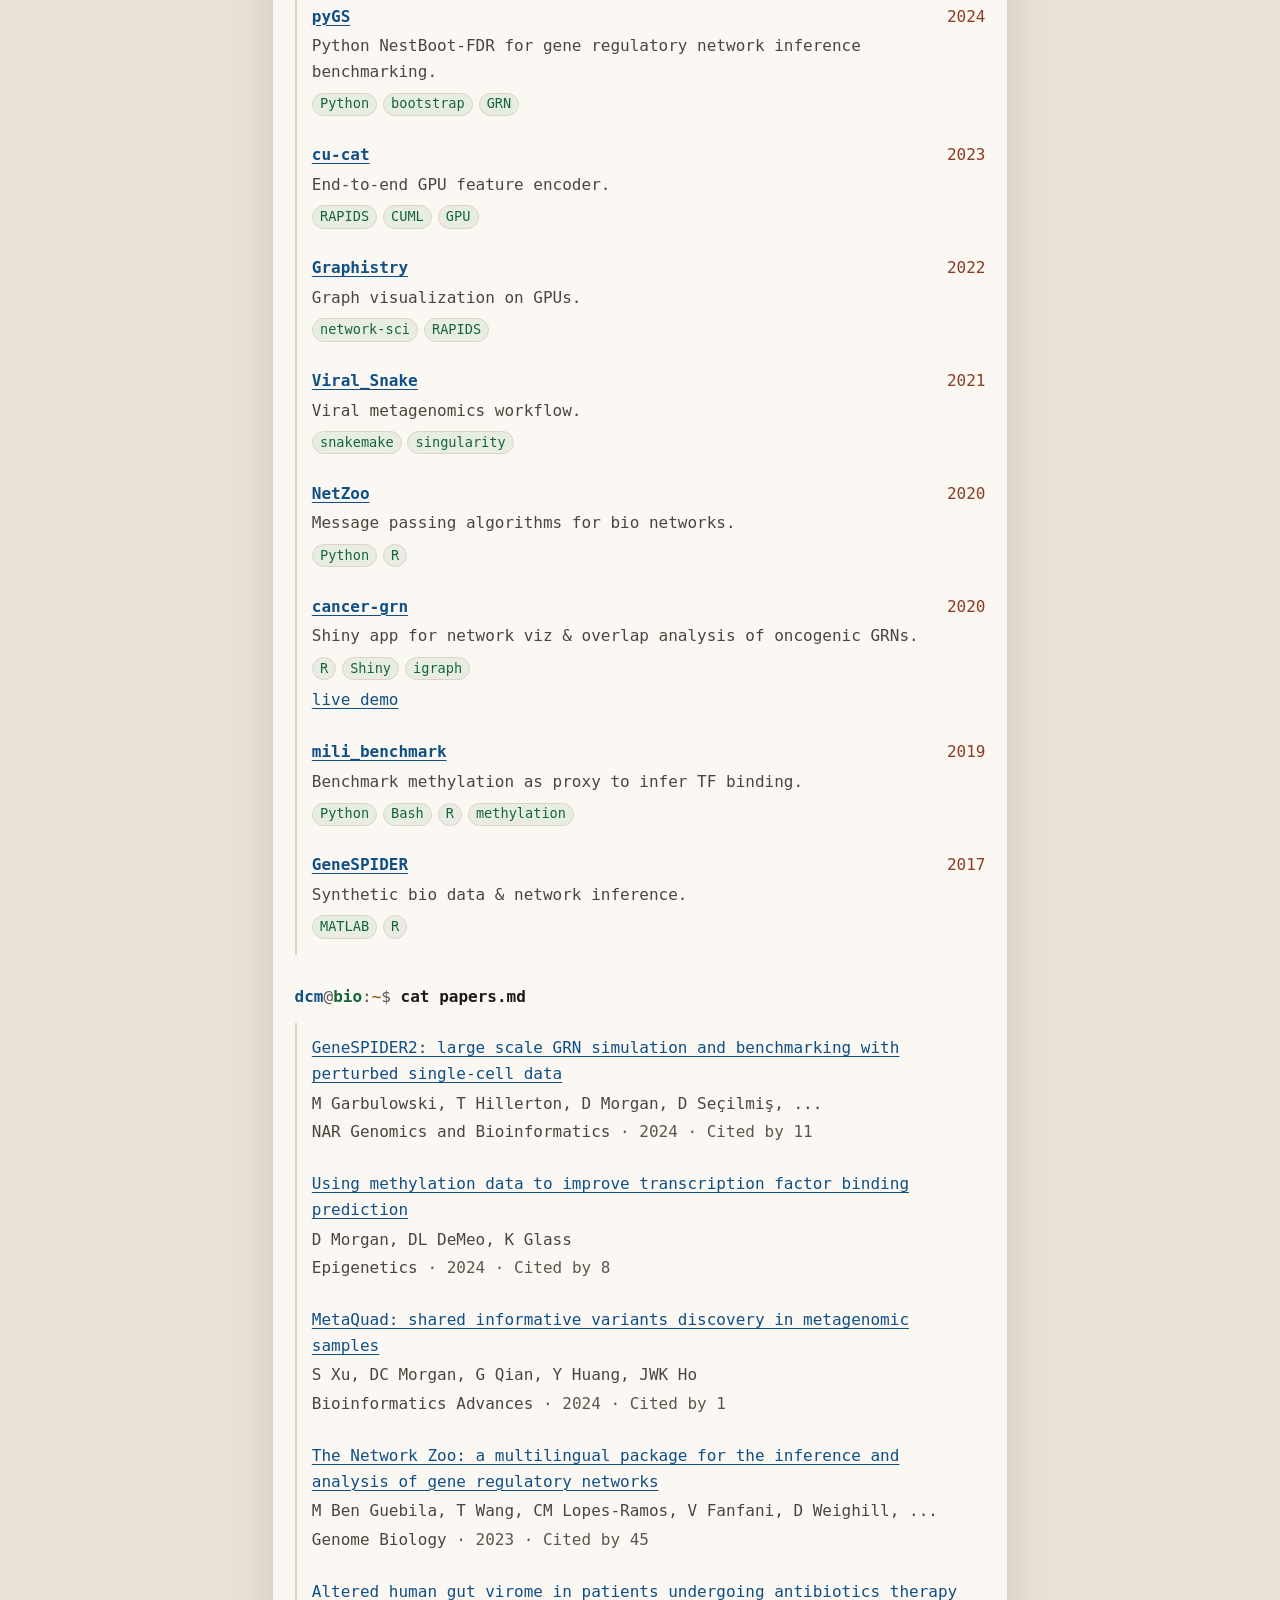
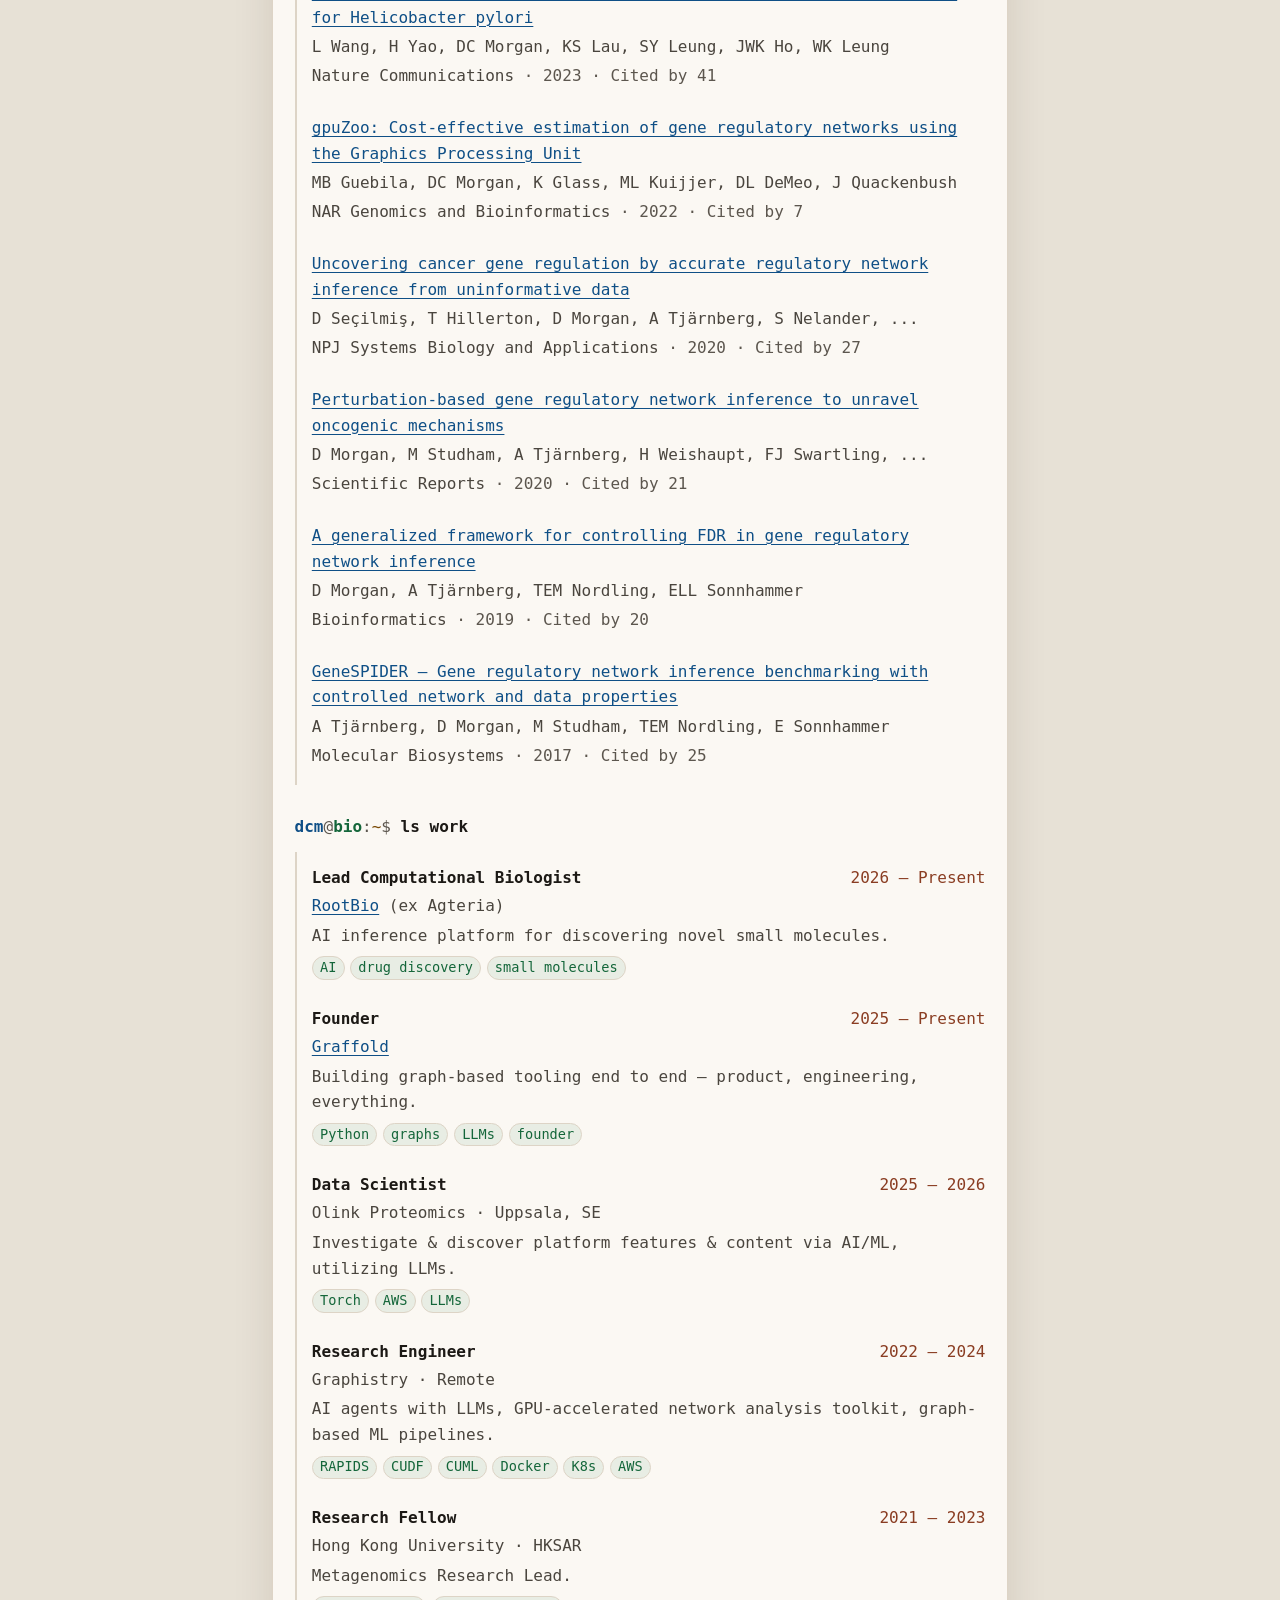
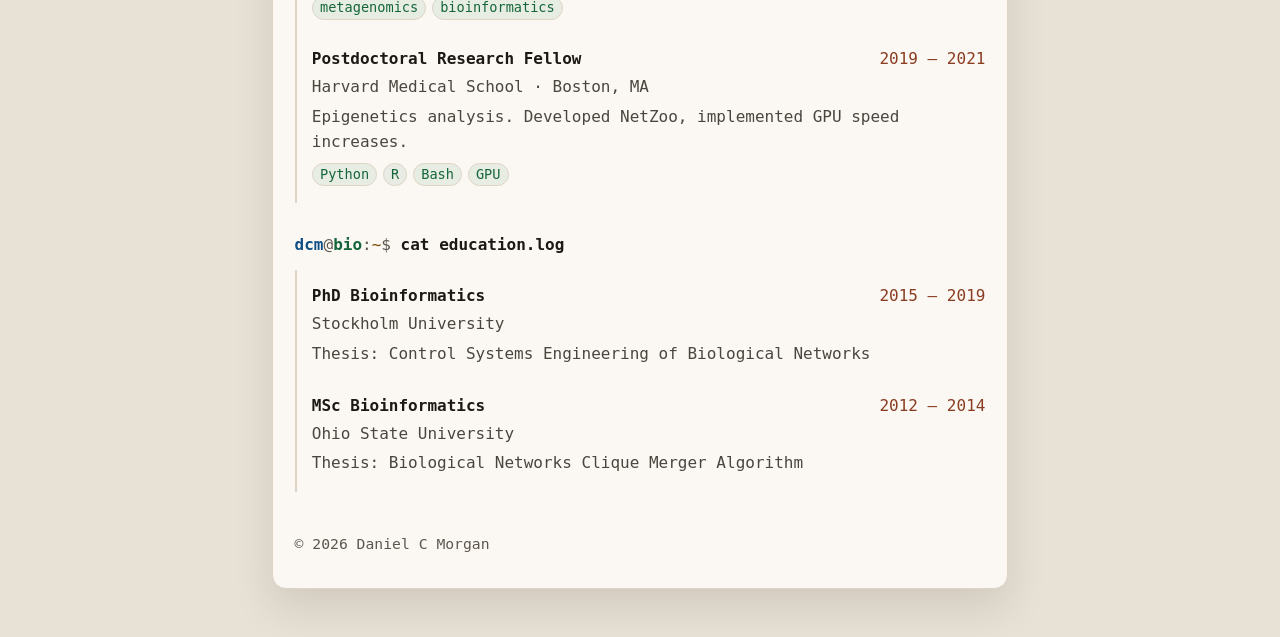
==== commit 4395b0ea: "Add a dcm@tech persona and ASCII molecule views Keep this page as dcm@bio, and load the previous sit" ====
--- a/index.html
+++ b/index.html
@@ -307,6 +307,107 @@
 
     .block { margin: 0 0 1.85rem; }
 
+    .fold { margin: 0 0 1.35rem; }
+
+    .viz-panel {
+      border: 1px solid var(--line);
+      border-radius: 10px;
+      background:
+        radial-gradient(ellipse 58% 75% at 50% 60%, var(--glow), transparent 70%),
+        var(--chrome);
+      overflow: auto;
+      padding: 0.65rem 0.4rem 0.75rem;
+    }
+
+    .viz {
+      margin: 0 auto;
+      width: max-content;
+      max-width: 100%;
+      min-height: 16em;
+      font-size: clamp(12px, 2.4vw, 14px);
+      line-height: 1.15;
+      color: var(--text);
+    }
+
+    .viz .a { color: var(--green); }
+    .viz .b { color: var(--blue); }
+    .viz .c { color: var(--amber); }
+    .viz .d { color: var(--coral); }
+    .viz .e { color: var(--violet); }
+    .viz .f { color: var(--muted); }
+
+    .fold figcaption {
+      margin: 0.45rem 0 0;
+      color: var(--muted);
+      font-size: 0.92rem;
+    }
+
+    .shell {
+      position: sticky;
+      top: 0;
+      z-index: 4;
+      border-bottom: 1px solid var(--line);
+      padding: 0.65rem 1.35rem 0.75rem;
+      background: var(--chrome);
+    }
+
+    .shell-log {
+      margin: 0 0 0.35rem;
+      white-space: pre-wrap;
+      font-size: 0.92rem;
+    }
+
+    .shell-log p { margin: 0.12rem 0; }
+
+    .shell-line {
+      display: flex;
+      align-items: center;
+      gap: 0.4rem;
+    }
+
+    .shell-line input {
+      flex: 1;
+      min-width: 0;
+      border: 0;
+      padding: 0.4rem 0;
+      background: transparent;
+      color: var(--text);
+      font: inherit;
+      caret-color: var(--amber);
+    }
+
+    .shell-line input:focus { outline: none; }
+
+    .shell-line:focus-within {
+      outline: 2px solid var(--blue);
+      outline-offset: 3px;
+      border-radius: 4px;
+    }
+
+    .fallback {
+      display: flex;
+      flex-wrap: wrap;
+      gap: 0.25rem 0.95rem;
+      margin: 0.35rem 0 0;
+      font-size: 0.92rem;
+    }
+
+    .fallback a[aria-current="true"] {
+      color: var(--text);
+      font-weight: 600;
+    }
+
+    .tech-frame {
+      display: block;
+      width: 100%;
+      height: min(72vh, 860px);
+      border: 0;
+      background: #0a0a0a;
+    }
+
+    .tech-frame[hidden],
+    #bio-panel[hidden] { display: none !important; }
+
     .prompt {
       margin: 0 0 0.85rem;
       font-size: 1rem;
@@ -529,7 +630,8 @@
       }
 
       main,
-      .session-end {
+      .session-end,
+      .shell {
         padding-left: 1rem;
         padding-right: 1rem;
       }
@@ -569,7 +671,7 @@
       body { background: #fff; color: #000; }
       .page { width: 100%; padding: 0; }
       .term { border: 0; box-shadow: none; background: #fff; }
-      .chrome, .theme-btn, .caret, .jumps { display: none; }
+      .chrome, .theme-btn, .caret, .jumps, .shell, .tech-frame { display: none; }
       a { color: #000; }
       .out { border-left-color: #ccc; }
     }
@@ -582,14 +684,55 @@
     <div class="term">
       <div class="chrome">
         <span class="dots" aria-hidden="true"><i></i><i></i><i></i></span>
-        <p class="chrome-title">dcm@bio — zsh</p>
+        <p class="chrome-title" id="chrome-title">dcm@bio — zsh</p>
         <button type="button" class="theme-btn" id="theme-toggle" aria-pressed="false">
           <span class="when-dark">Use light theme</span><span class="when-light">Use dark theme</span>
         </button>
       </div>
 
+      <form class="shell" id="shell" action="#bio">
+        <div id="shell-log" class="shell-log" aria-live="polite"></div>
+        <label class="shell-line">
+          <span class="ps1" id="ps1"><span class="user">dcm</span><span class="punct">@</span><span class="host" id="persona-host">bio</span><span class="punct">:</span><span class="path">~</span><span class="dollar">$ </span></span>
+          <input id="command" name="command" autocomplete="off" autocapitalize="off" spellcheck="false" aria-label="Command">
+        </label>
+        <p class="fallback">
+          <a href="#bio" data-persona="bio" aria-current="true">su bio</a>
+          <a href="tech.html" data-persona="tech">su tech</a>
+          <a href="#structure" data-viz="dna">viz dna</a>
+          <a href="#structure" data-viz="protein">viz protein</a>
+          <a href="#structure" data-viz="caffeine">viz caffeine</a>
+        </p>
+      </form>
+
+      <div id="bio-panel">
       <main id="content">
         <header class="block">
+          <p class="prompt" id="structure">
+            <span class="sr-only">Structure sketch. </span>
+            <span class="user">dcm</span><span class="punct">@</span><span class="host">bio</span><span class="punct">:</span><span class="path">~</span><span class="dollar">$ </span><span class="cmd" id="viz-cmd">viz dna</span>
+          </p>
+          <figure class="fold">
+            <div class="viz-panel">
+              <pre class="viz" id="viz" aria-hidden="true">        <span class="b">··●</span><span class="d">─────────────</span><span class="a">●··</span>       
+      <span class="b">●</span><span class="c">─────────────────────</span><span class="a">●</span>     
+     <span class="b">●</span><span class="d">───────────────────────</span><span class="a">●</span>    
+        <span class="b">·●</span><span class="c">───────────────</span><span class="a">●·</span>       
+             <span class="b">···●</span><span class="a">·●···</span>            
+         <span class="a">··●</span><span class="c">───────────</span><span class="b">●··</span>        
+      <span class="a">●</span><span class="d">─────────────────────</span><span class="b">●</span>     
+     <span class="a">●</span><span class="c">───────────────────────</span><span class="b">●</span>    
+        <span class="a">·●</span><span class="d">───────────────</span><span class="b">●·</span>       
+             <span class="a">···●·</span><span class="b">●···</span>            
+         <span class="b">··●</span><span class="d">───────────</span><span class="a">●··</span>        
+      <span class="b">●</span><span class="c">─────────────────────</span><span class="a">●</span>     
+     <span class="b">●</span><span class="d">───────────────────────</span><span class="a">●</span>    
+        <span class="b">·●</span><span class="c">───────────────</span><span class="a">●·</span>       
+             <span class="b">··●</span><span class="d">───</span><span class="a">●··</span>            
+            <span class="a">●</span><span class="c">─────────</span><span class="b">●</span>           </pre>
+            </div>
+            <figcaption id="viz-caption">ASCII sketch of a DNA turn. Not a deposited structure.</figcaption>
+          </figure>
           <p class="prompt">
             <span class="user">dcm</span><span class="punct">@</span><span class="host">bio</span><span class="punct">:</span><span class="path">~</span><span class="dollar">$ </span><span class="typed" style="--chars: 6">whoami</span><span class="caret" aria-hidden="true"></span>
           </p>
@@ -608,6 +751,7 @@
               <li><a href="https://graffold.com" rel="noopener noreferrer" target="_blank">Graffold<span class="sr-only"> (opens in a new tab)</span></a></li>
             </ul>
             <nav class="jumps" aria-label="On this page">
+              <a href="#structure">structure</a>
               <a href="#research">research</a>
               <a href="#projects">projects</a>
               <a href="#papers">papers</a>
@@ -916,6 +1060,8 @@
           </div>
         </section>
       </main>
+      </div>
+      <iframe id="tech-frame" class="tech-frame" title="dcm@tech, the previous portfolio" hidden></iframe>
 
       <footer class="session-end">
         <p class="copy">© 2026 Daniel C Morgan</p>
@@ -954,5 +1100,420 @@
       paint();
     })();
   </script>
+  <script>
+(function () {
+  var vizEl = document.getElementById("viz");
+  var caption = document.getElementById("viz-caption");
+  var vizCmd = document.getElementById("viz-cmd");
+  var hostEl = document.getElementById("persona-host");
+  var chromeTitle = document.getElementById("chrome-title");
+  var bioPanel = document.getElementById("bio-panel");
+  var frame = document.getElementById("tech-frame");
+  var form = document.getElementById("shell");
+  var input = document.getElementById("command");
+  var log = document.getElementById("shell-log");
+  var motion = window.matchMedia("(prefers-reduced-motion: reduce)");
+  var persona = "bio";
+  var vizName = "dna";
+  var phase = 0.6;
+  var timer = 0;
+  var history = [];
+  var histIdx = -1;
+  var captions = {
+    dna: "ASCII sketch of a DNA turn. Not a deposited structure.",
+    protein: "ASCII sketch of a helix and a hairpin. Not a deposited structure.",
+    caffeine: "ASCII schematic of caffeine. Not crystallographic coordinates."
+  };
+
+  function blank(h, w) {
+    var g = [];
+    for (var y = 0; y < h; y++) {
+      var row = [];
+      for (var x = 0; x < w; x++) row.push({ ch: " ", cls: "" });
+      g.push(row);
+    }
+    return g;
+  }
+
+  function put(g, y, x, ch, cls) {
+    if (y < 0 || x < 0 || y >= g.length || x >= g[0].length) return;
+    var strong = ch === "●" || ch === "O" || ch === "N" || ch === "C";
+    if (!strong && g[y][x].ch !== " ") return;
+    g[y][x] = { ch: ch, cls: cls };
+  }
+
+  function lineChar(dx, dy) {
+    var ax = Math.abs(dx), ay = Math.abs(dy);
+    if (ax === 0 && ay === 0) return "·";
+    if (ay > ax * 2) return "│";
+    if (ax > ay * 2) return "─";
+    return dx * dy > 0 ? "\\" : "/";
+  }
+
+  function stroke(g, x0, y0, x1, y1, cls) {
+    var dx = Math.abs(x1 - x0), dy = Math.abs(y1 - y0);
+    var sx = x0 < x1 ? 1 : -1, sy = y0 < y1 ? 1 : -1;
+    var err = dx - dy, x = x0, y = y0;
+    while (true) {
+      if (!(x === x0 && y === y0) && !(x === x1 && y === y1)) put(g, y, x, lineChar(x1 - x0, y1 - y0), cls);
+      if (x === x1 && y === y1) break;
+      var e2 = 2 * err;
+      if (e2 > -dy) { err -= dy; x += sx; }
+      if (e2 < dx) { err += dx; y += sy; }
+    }
+  }
+
+  function dna(spin) {
+    var H = 16, W = 34, g = blank(H, W), amp = 12;
+    var p1 = null, p2 = null, rows = [], y, a, x1, x2, row, lo, hi, x;
+    for (y = 0; y < H; y++) {
+      a = spin + y * 0.62;
+      x1 = Math.round(W / 2 + Math.sin(a) * amp);
+      x2 = Math.round(W / 2 + Math.sin(a + Math.PI) * amp);
+      rows.push({ y: y, x1: x1, x2: x2, a: a });
+    }
+    for (y = 0; y < rows.length; y++) {
+      row = rows[y];
+      lo = Math.min(row.x1, row.x2);
+      hi = Math.max(row.x1, row.x2);
+      if (hi - lo > 2) {
+        for (x = lo + 1; x < hi; x++) put(g, row.y, x, "─", row.y % 2 ? "c" : "d");
+      }
+    }
+    for (y = 0; y < rows.length; y++) {
+      row = rows[y];
+      if (p1 && Math.abs(row.x1 - p1.x) < 8) stroke(g, p1.x, p1.y, row.x1, row.y, "a");
+      if (p2 && Math.abs(row.x2 - p2.x) < 8) stroke(g, p2.x, p2.y, row.x2, row.y, "b");
+      p1 = { x: row.x1, y: row.y };
+      p2 = { x: row.x2, y: row.y };
+    }
+    for (y = 0; y < rows.length; y++) {
+      row = rows[y];
+      if (Math.cos(row.a) > 0) {
+        put(g, row.y, row.x2, "●", "b");
+        put(g, row.y, row.x1, "●", "a");
+      } else {
+        put(g, row.y, row.x1, "●", "a");
+        put(g, row.y, row.x2, "●", "b");
+      }
+    }
+    return g;
+  }
+
+  function protein(angle) {
+    var H = 18, W = 36, g = blank(H, W);
+    var pts = [], bonds = [], prev = null, i, u, ang, id, top, s1, s2, proj, pix;
+    function add(x, y, z) { pts.push({ x: x, y: y, z: z }); return pts.length - 1; }
+    for (i = 0; i <= 32; i++) {
+      u = i / 32;
+      ang = u * Math.PI * 2 * 3.2;
+      id = add(-8 + Math.cos(ang) * 2.1, (u - 0.5) * 14, Math.sin(ang) * 2.1);
+      if (prev !== null) bonds.push([prev, id, "e"]);
+      prev = id;
+    }
+    top = pts[prev];
+    s1 = [prev];
+    for (i = 1; i <= 10; i++) {
+      id = add(4.5, top.y - i * 1.35, i % 2 ? 0.55 : -0.55);
+      bonds.push([s1[s1.length - 1], id, "d"]);
+      s1.push(id);
+    }
+    s2 = [s1[s1.length - 1]];
+    id = add(8.2, pts[s1[s1.length - 1]].y - 0.6, 0.2);
+    bonds.push([s2[0], id, "f"]);
+    s2.push(id);
+    for (i = 1; i <= 10; i++) {
+      id = add(8.2, pts[s1[s1.length - 1]].y - 0.6 + i * 1.35, i % 2 ? -0.55 : 0.55);
+      bonds.push([s2[s2.length - 1], id, "d"]);
+      s2.push(id);
+    }
+    for (i = 2; i < 10; i += 2) bonds.push([s1[i], s2[s2.length - 1 - i], "f"]);
+    proj = pts.map(function (p) {
+      var c = Math.cos(angle), s = Math.sin(angle);
+      return { x: p.x * c + p.z * s, y: p.y, z: -p.x * s + p.z * c };
+    });
+    var minX = 99, maxX = -99, minY = 99, maxY = -99;
+    proj.forEach(function (p) {
+      minX = Math.min(minX, p.x); maxX = Math.max(maxX, p.x);
+      minY = Math.min(minY, p.y); maxY = Math.max(maxY, p.y);
+    });
+    var sc = Math.min((W - 3) / (maxX - minX || 1), (H - 3) / (maxY - minY || 1));
+    var ox = (W - (maxX - minX) * sc) / 2;
+    var oy = (H - (maxY - minY) * sc) / 2;
+    pix = proj.map(function (p) {
+      return {
+        x: Math.round(ox + (p.x - minX) * sc),
+        y: Math.round(oy + (maxY - p.y) * sc),
+        z: p.z
+      };
+    });
+    bonds.map(function (b, n) { return { n: n, z: (pix[b[0]].z + pix[b[1]].z) / 2 }; })
+      .sort(function (a, b) { return a.z - b.z; })
+      .forEach(function (item) {
+        var b = bonds[item.n];
+        stroke(g, pix[b[0]].x, pix[b[0]].y, pix[b[1]].x, pix[b[1]].y, b[2]);
+      });
+    pix.forEach(function (p, n) {
+      if (n % 2 !== 0) return;
+      put(g, p.y, p.x, "●", n <= 32 ? "e" : "d");
+    });
+    return g;
+  }
+
+  function caffeine(angle) {
+    var H = 16, W = 34, g = blank(H, W);
+    var atoms = [
+      ["N", 0, 2.2, 0.2], ["C", -1.3, 1.1, 0], ["N", -1.3, -0.4, 0], ["C", 0, -1.3, 0],
+      ["C", 1.3, -0.4, 0], ["C", 1.3, 1.1, 0], ["O", -2.5, 1.8, 0.3], ["O", 2.5, 1.8, -0.2],
+      ["C", 0, 3.6, 0.6], ["C", -2.6, -1.2, -0.4], ["N", 2.4, -1.2, 0], ["C", 2.2, -2.5, 0],
+      ["N", 0.8, -2.7, 0], ["C", 3.7, -0.6, 0.5]
+    ];
+    var bonds = [[0,1],[1,2],[2,3],[3,4],[4,5],[5,0],[1,6],[5,7],[0,8],[2,9],[4,10],[10,11],[11,12],[12,3],[10,13]];
+    var c = Math.cos(angle), s = Math.sin(angle);
+    var pix = atoms.map(function (p) {
+      return { el: p[0], x: p[1] * c + p[3] * s, y: p[2], z: -p[1] * s + p[3] * c };
+    });
+    var minX = 99, maxX = -99, minY = 99, maxY = -99;
+    pix.forEach(function (p) {
+      minX = Math.min(minX, p.x); maxX = Math.max(maxX, p.x);
+      minY = Math.min(minY, p.y); maxY = Math.max(maxY, p.y);
+    });
+    var sc = Math.min((W - 4) / (maxX - minX || 1), (H - 3) / (maxY - minY || 1));
+    var ox = (W - (maxX - minX) * sc) / 2;
+    var oy = (H - (maxY - minY) * sc) / 2;
+    var at = pix.map(function (p) {
+      return {
+        el: p.el,
+        x: Math.round(ox + (p.x - minX) * sc),
+        y: Math.round(oy + (maxY - p.y) * sc),
+        z: p.z,
+        cls: p.el === "O" ? "d" : p.el === "N" ? "b" : "c"
+      };
+    });
+    bonds.forEach(function (b) { stroke(g, at[b[0]].x, at[b[0]].y, at[b[1]].x, at[b[1]].y, "f"); });
+    at.slice().sort(function (a, b) { return a.z - b.z; }).forEach(function (p) { put(g, p.y, p.x, p.el, p.cls); });
+    return g;
+  }
+
+  function gridHTML(g) {
+    var html = "";
+    for (var y = 0; y < g.length; y++) {
+      var cls = null, buf = "";
+      var flush = function () {
+        if (!buf) return;
+        html += cls ? '<span class="' + cls + '">' + buf + "</span>" : buf;
+        buf = "";
+      };
+      for (var x = 0; x < g[y].length; x++) {
+        var k = g[y][x].cls || "";
+        if (k !== cls) { flush(); cls = k; }
+        buf += g[y][x].ch;
+      }
+      flush();
+      if (y < g.length - 1) html += "\n";
+    }
+    return html;
+  }
+
+  function drawViz() {
+    if (!vizEl) return;
+    var g = vizName === "protein" ? protein(phase) : vizName === "caffeine" ? caffeine(phase) : dna(phase);
+    vizEl.innerHTML = gridHTML(g);
+  }
+
+  function stopViz() {
+    if (timer) clearInterval(timer);
+    timer = 0;
+  }
+
+  function startViz() {
+    stopViz();
+    if (motion.matches || document.hidden || persona !== "bio") return;
+    if (vizEl && typeof IntersectionObserver === "function") {
+      /* observer sets running */
+    }
+    if (vizPaused) return;
+    timer = setInterval(function () {
+      phase += vizName === "dna" ? 0.24 : 0.16;
+      drawViz();
+    }, 130);
+  }
+
+  var vizPaused = false;
+  if (vizEl && typeof IntersectionObserver === "function") {
+    var observer = new IntersectionObserver(function (entries) {
+      vizPaused = !entries[0].isIntersecting;
+      if (vizPaused) stopViz();
+      else startViz();
+    });
+    observer.observe(vizEl);
+  }
+
+  function setViz(name) {
+    if (!captions[name]) return "viz: try dna, protein, or caffeine";
+    vizName = name;
+    phase = name === "caffeine" ? 0 : name === "protein" ? 0.55 : 0.6;
+    if (vizCmd) vizCmd.textContent = "viz " + name;
+    if (caption) caption.textContent = captions[name];
+    drawViz();
+    startViz();
+    return "viz " + name;
+  }
+
+  function paintPersona() {
+    if (hostEl) hostEl.textContent = persona;
+    if (chromeTitle) chromeTitle.textContent = "dcm@" + persona + " — zsh";
+    document.querySelectorAll("[data-persona]").forEach(function (a) {
+      if (a.getAttribute("data-persona") === persona) a.setAttribute("aria-current", "true");
+      else a.removeAttribute("aria-current");
+    });
+    if (bioPanel) bioPanel.hidden = persona === "tech";
+    if (frame) {
+      frame.hidden = persona !== "tech";
+      if (persona === "tech" && frame.getAttribute("src") !== "tech.html") frame.setAttribute("src", "tech.html");
+    }
+    document.title = persona === "tech"
+      ? "Daniel C Morgan — dcm@tech"
+      : "Daniel C Morgan — Computational Biologist at Root Bio";
+    if (persona !== "bio") stopViz();
+    else startViz();
+  }
+
+  function applyPersona(next, writeHash) {
+    persona = next === "tech" ? "tech" : "bio";
+    try { localStorage.setItem("dcm-persona", persona); } catch (e) {}
+    paintPersona();
+    if (writeHash) {
+      var hash = persona === "tech" ? "#tech" : "#bio";
+      if (location.hash !== hash) {
+        try {
+          history.replaceState(null, "", location.pathname + location.search + hash);
+        } catch (e) {
+          location.hash = hash;
+        }
+      }
+    }
+  }
+
+  function say(text) {
+    if (!log) return;
+    var p = document.createElement("p");
+    p.textContent = text;
+    log.appendChild(p);
+    while (log.children.length > 8) log.removeChild(log.firstChild);
+  }
+
+  function helpText() {
+    return [
+      "su bio, su tech              switch persona",
+      "cd ~bio, cd ~tech            same",
+      "whoami --bio, whoami --tech  same",
+      "viz dna | protein | caffeine",
+      "help"
+    ].join("\n");
+  }
+
+  function exec(raw) {
+    var line = raw.trim();
+    if (!line) return null;
+    var bits = line.split(/\s+/);
+    var cmd = bits[0].toLowerCase();
+    var rest = bits.slice(1).join(" ").toLowerCase();
+    if (cmd === "help") return helpText();
+    if (cmd === "clear") { if (log) log.textContent = ""; return null; }
+    if (cmd === "su" && (rest === "bio" || rest === "tech")) {
+      applyPersona(rest, true);
+      return "persona → dcm@" + rest;
+    }
+    if (cmd === "cd" && (rest === "~bio" || rest === "~tech" || rest === "~/bio" || rest === "~/tech")) {
+      var who = rest.replace("~/", "").replace("~", "");
+      applyPersona(who, true);
+      return "persona → dcm@" + who;
+    }
+    if (cmd === "whoami" && (rest === "--bio" || rest === "--tech")) {
+      var name = rest.slice(2);
+      applyPersona(name, true);
+      return "dcm@" + name;
+    }
+    if (cmd === "whoami" && !rest) return "dcm@" + persona;
+    if (cmd === "viz") {
+      if (persona !== "bio") applyPersona("bio", true);
+      return setViz(rest);
+    }
+    return "command not found: " + bits[0] + " — type help";
+  }
+
+  if (form && input) {
+    form.addEventListener("submit", function (e) {
+      e.preventDefault();
+      var value = input.value;
+      if (!value.trim()) return;
+      say("dcm@" + persona + ":~$ " + value);
+      history.unshift(value);
+      histIdx = -1;
+      var result = exec(value);
+      if (result) say(result);
+      input.value = "";
+    });
+    input.addEventListener("keydown", function (e) {
+      if (e.key === "ArrowUp") {
+        e.preventDefault();
+        if (histIdx < history.length - 1) { histIdx++; input.value = history[histIdx]; }
+      } else if (e.key === "ArrowDown") {
+        e.preventDefault();
+        if (histIdx > 0) { histIdx--; input.value = history[histIdx]; }
+        else { histIdx = -1; input.value = ""; }
+      }
+    });
+  }
+
+  document.querySelectorAll("[data-persona]").forEach(function (a) {
+    a.addEventListener("click", function (e) {
+      if (e.metaKey || e.ctrlKey || e.shiftKey || e.altKey || e.button !== 0) return;
+      e.preventDefault();
+      applyPersona(a.getAttribute("data-persona"), true);
+    });
+  });
+  document.querySelectorAll("[data-viz]").forEach(function (a) {
+    a.addEventListener("click", function (e) {
+      if (e.metaKey || e.ctrlKey || e.shiftKey || e.altKey || e.button !== 0) return;
+      e.preventDefault();
+      if (persona !== "bio") applyPersona("bio", true);
+      var result = setViz(a.getAttribute("data-viz"));
+      say(result);
+      var target = document.getElementById("structure");
+      if (target) target.scrollIntoView({ block: "start" });
+    });
+  });
+
+  window.addEventListener("hashchange", function () {
+    if (location.hash === "#tech") applyPersona("tech", false);
+    else if (location.hash === "#bio") applyPersona("bio", false);
+  });
+  document.addEventListener("visibilitychange", function () {
+    if (document.hidden) stopViz();
+    else startViz();
+  });
+  if (motion.addEventListener) motion.addEventListener("change", function () {
+    drawViz();
+    startViz();
+  });
+
+  function initialPersona() {
+    var h = location.hash;
+    if (h === "#tech") return "tech";
+    if (h === "#bio") return "bio";
+    if (h && h.length > 1) return "bio";
+    try {
+      var saved = localStorage.getItem("dcm-persona");
+      if (saved === "tech" || saved === "bio") return saved;
+    } catch (e) {}
+    return "bio";
+  }
+
+  drawViz();
+  applyPersona(initialPersona(), false);
+  if (!location.hash && persona === "tech") history.replaceState(null, "", "#tech");
+})();
+  </script>
 </body>
-</html>
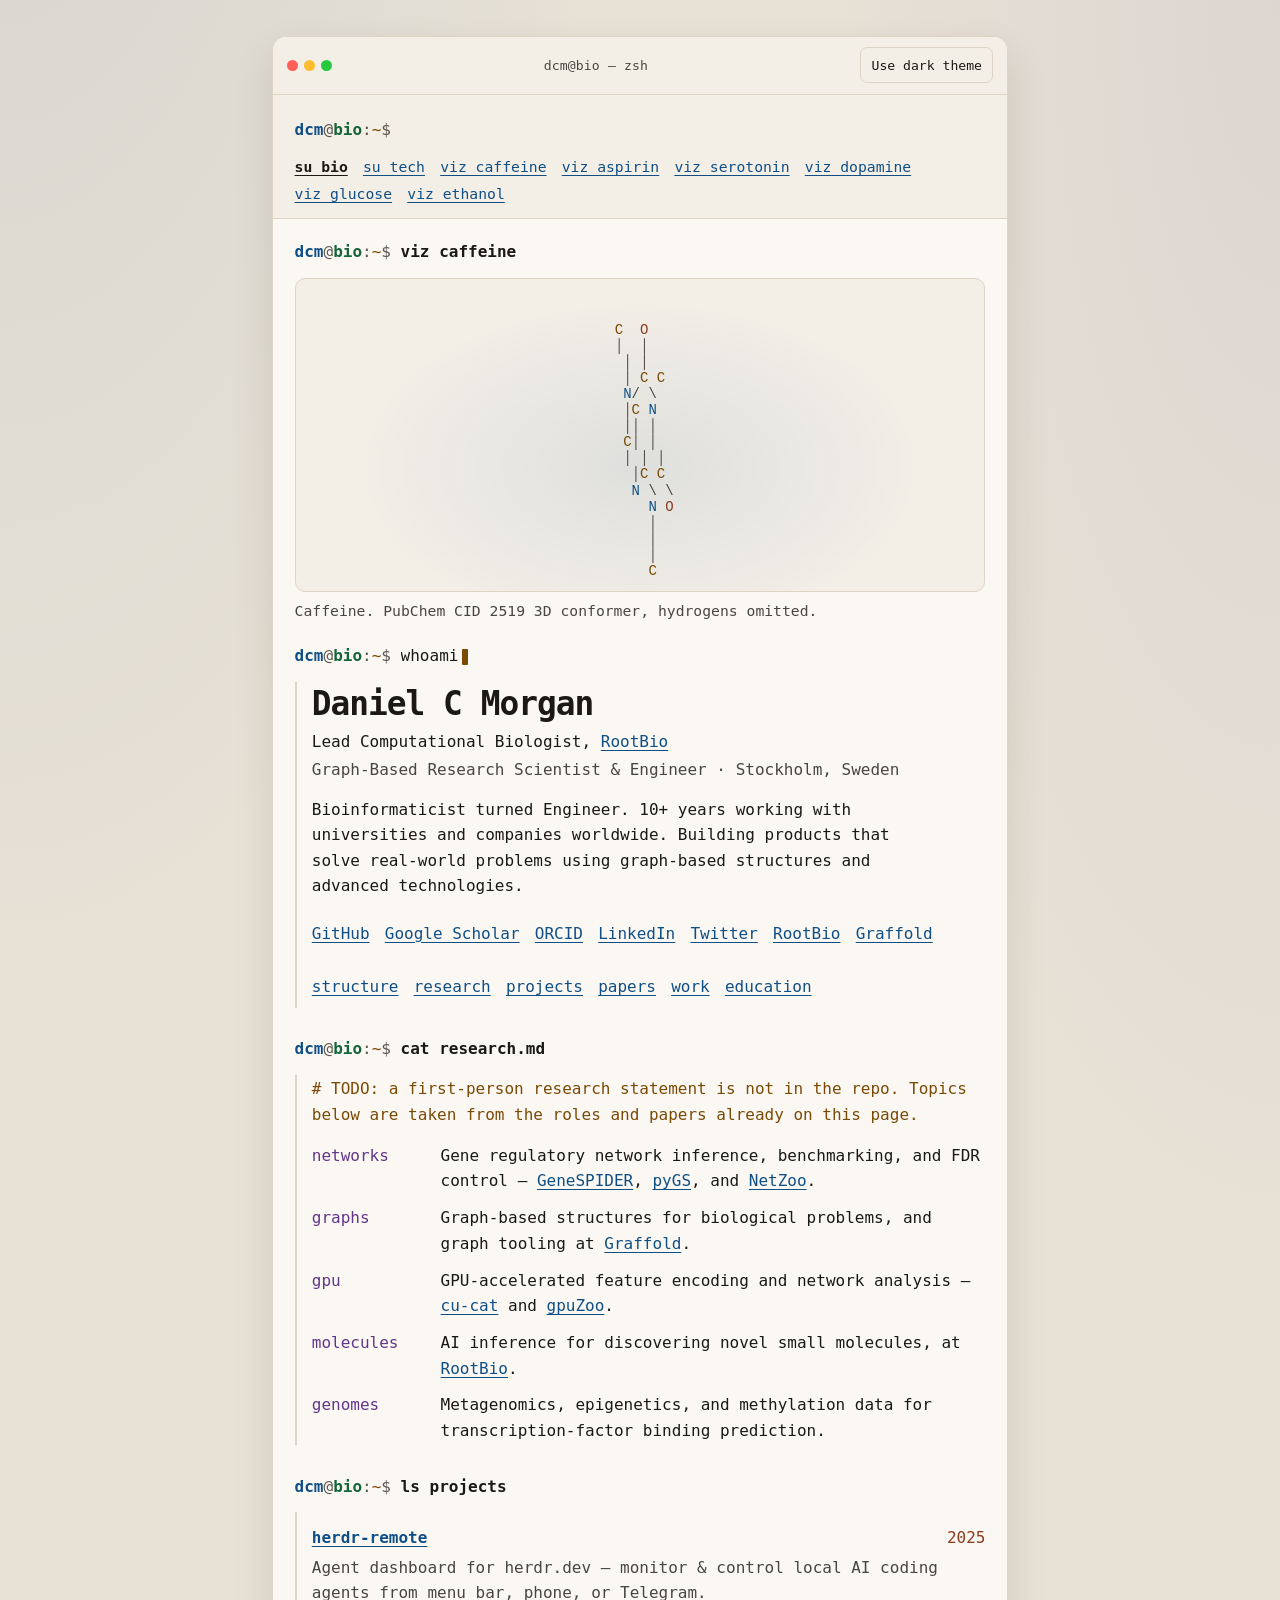
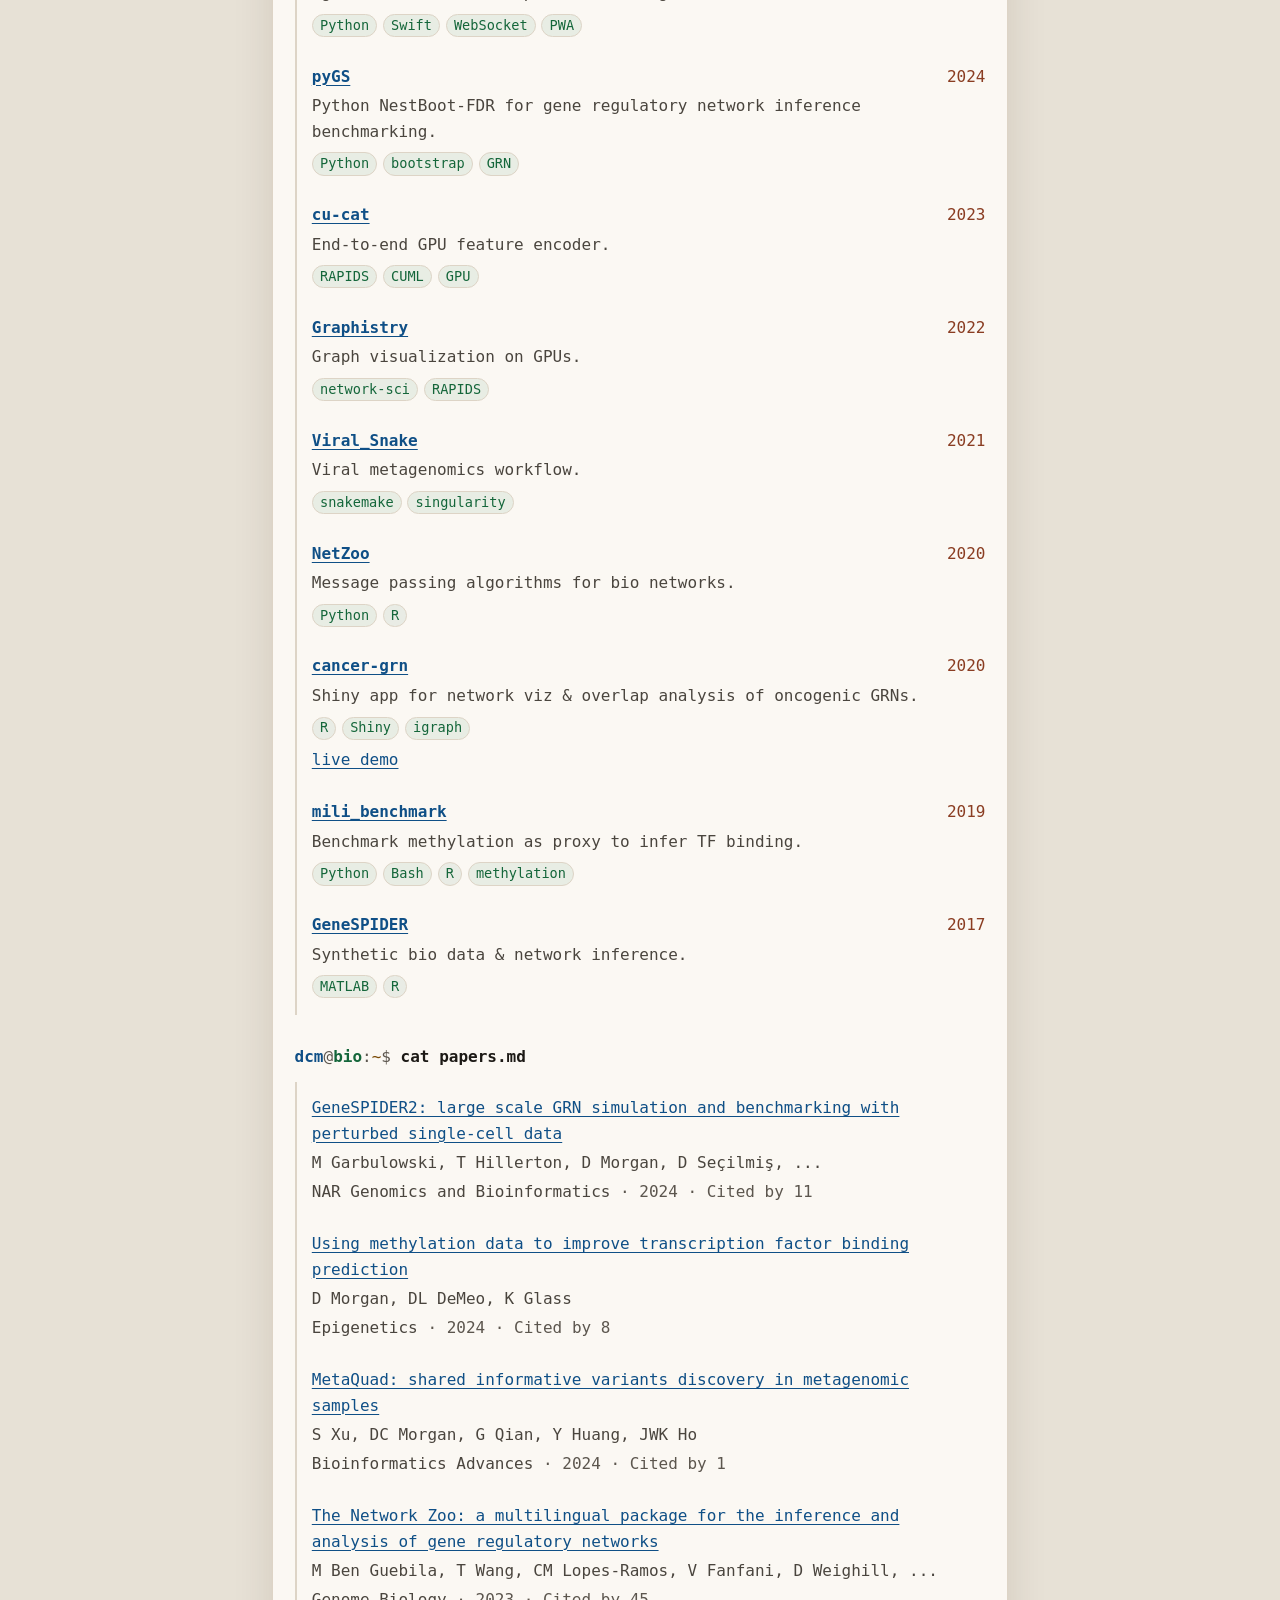
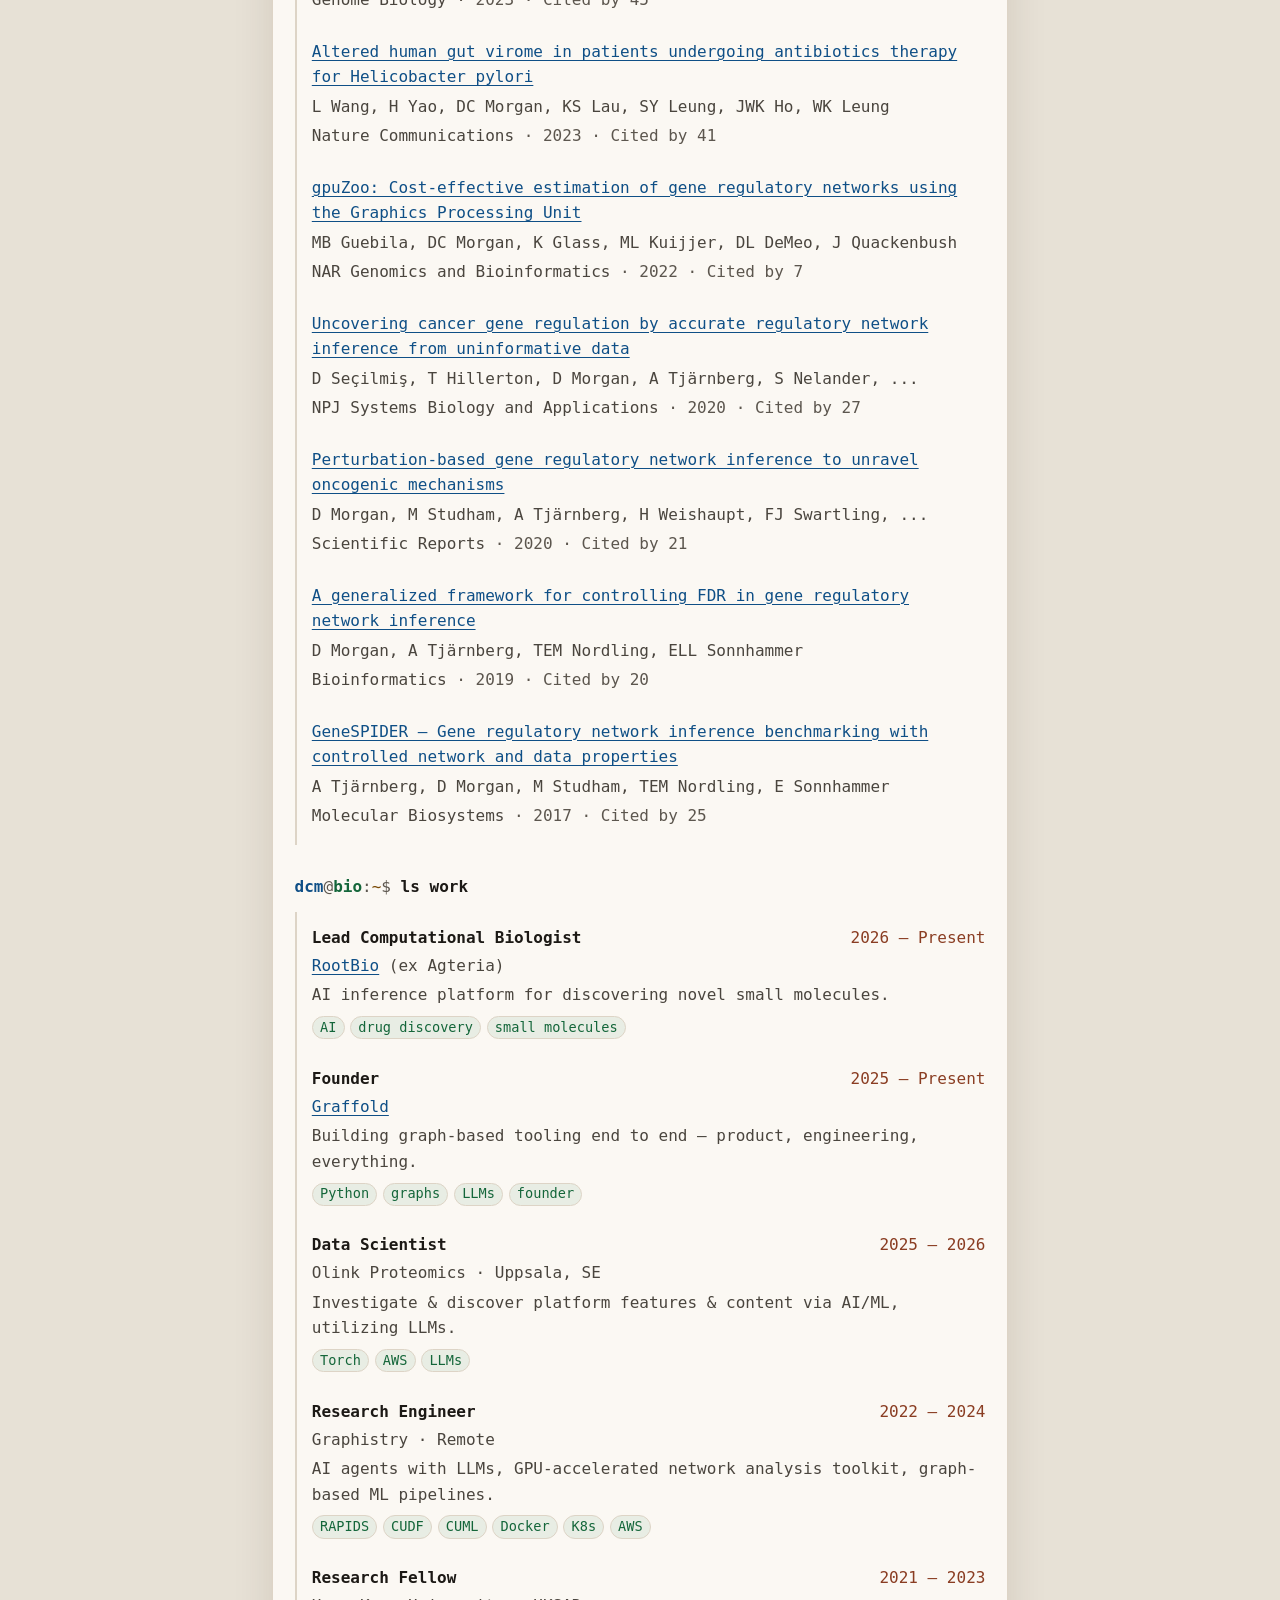
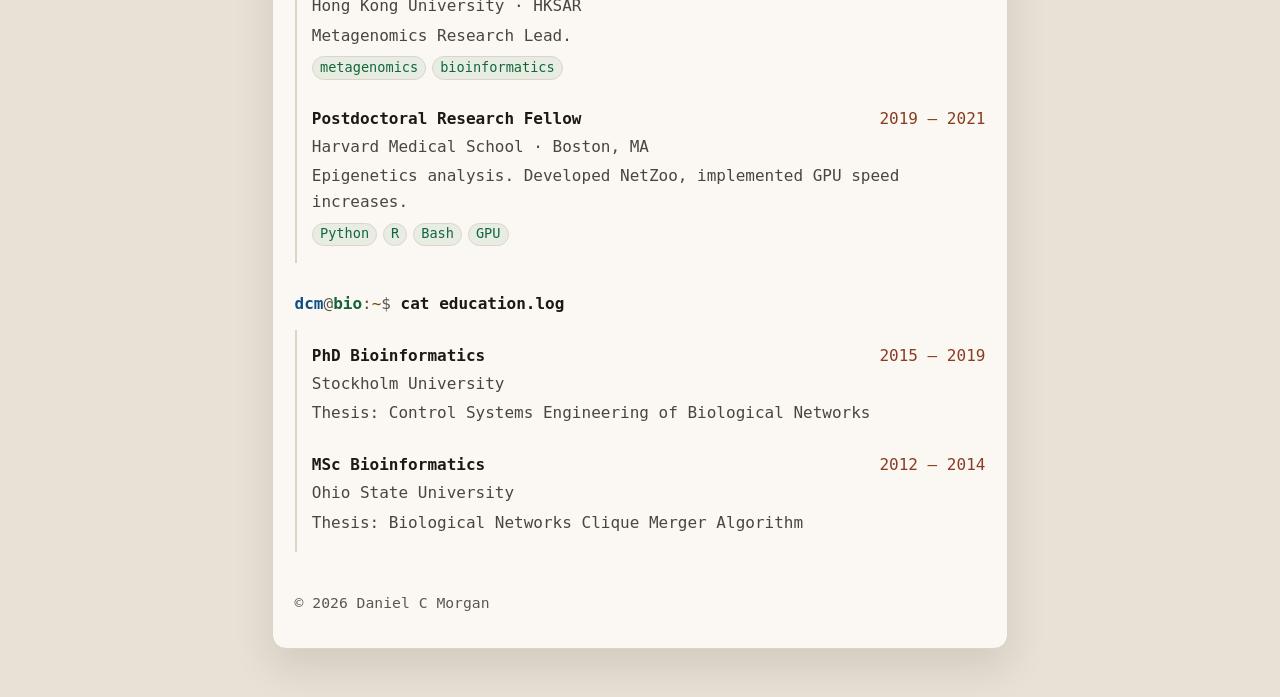
==== commit 8a9b46ef: "Navigate between personas and draw real small molecules su tech and su bio load tech.html and index." ====
--- a/index.html
+++ b/index.html
@@ -67,6 +67,20 @@
   <script>
     (function () {
       try {
+        var saved = localStorage.getItem("dcm-persona");
+        var hash = location.hash;
+        if (hash === "#tech" || ((hash === "" || hash === "#") && saved === "tech")) {
+          location.replace(new URL("tech.html#tech", location.href).href);
+        } else if (hash === "#bio") {
+          localStorage.setItem("dcm-persona", "bio");
+        }
+      } catch (e) {}
+    })();
+  </script>
+
+  <script>
+    (function () {
+      try {
         document.documentElement.classList.remove("no-js");
         var t = localStorage.getItem("dcm-appearance");
         if (t === "light" || t === "dark") document.documentElement.setAttribute("data-theme", t);
@@ -397,17 +411,6 @@
       font-weight: 600;
     }
 
-    .tech-frame {
-      display: block;
-      width: 100%;
-      height: min(72vh, 860px);
-      border: 0;
-      background: #0a0a0a;
-    }
-
-    .tech-frame[hidden],
-    #bio-panel[hidden] { display: none !important; }
-
     .prompt {
       margin: 0 0 0.85rem;
       font-size: 1rem;
@@ -671,7 +674,7 @@
       body { background: #fff; color: #000; }
       .page { width: 100%; padding: 0; }
       .term { border: 0; box-shadow: none; background: #fff; }
-      .chrome, .theme-btn, .caret, .jumps, .shell, .tech-frame { display: none; }
+      .chrome, .theme-btn, .caret, .jumps, .shell { display: none; }
       a { color: #000; }
       .out { border-left-color: #ccc; }
     }
@@ -697,11 +700,14 @@
           <input id="command" name="command" autocomplete="off" autocapitalize="off" spellcheck="false" aria-label="Command">
         </label>
         <p class="fallback">
-          <a href="#bio" data-persona="bio" aria-current="true">su bio</a>
-          <a href="tech.html" data-persona="tech">su tech</a>
-          <a href="#structure" data-viz="dna">viz dna</a>
-          <a href="#structure" data-viz="protein">viz protein</a>
+          <a href="index.html#bio" data-persona="bio" aria-current="true">su bio</a>
+          <a href="tech.html#tech" data-persona="tech">su tech</a>
           <a href="#structure" data-viz="caffeine">viz caffeine</a>
+          <a href="#structure" data-viz="aspirin">viz aspirin</a>
+          <a href="#structure" data-viz="serotonin">viz serotonin</a>
+          <a href="#structure" data-viz="dopamine">viz dopamine</a>
+          <a href="#structure" data-viz="glucose">viz glucose</a>
+          <a href="#structure" data-viz="ethanol">viz ethanol</a>
         </p>
       </form>
 
@@ -710,28 +716,29 @@
         <header class="block">
           <p class="prompt" id="structure">
             <span class="sr-only">Structure sketch. </span>
-            <span class="user">dcm</span><span class="punct">@</span><span class="host">bio</span><span class="punct">:</span><span class="path">~</span><span class="dollar">$ </span><span class="cmd" id="viz-cmd">viz dna</span>
+            <span class="user">dcm</span><span class="punct">@</span><span class="host">bio</span><span class="punct">:</span><span class="path">~</span><span class="dollar">$ </span><span class="cmd" id="viz-cmd">viz caffeine</span>
           </p>
           <figure class="fold">
             <div class="viz-panel">
-              <pre class="viz" id="viz" aria-hidden="true">        <span class="b">··●</span><span class="d">─────────────</span><span class="a">●··</span>       
-      <span class="b">●</span><span class="c">─────────────────────</span><span class="a">●</span>     
-     <span class="b">●</span><span class="d">───────────────────────</span><span class="a">●</span>    
-        <span class="b">·●</span><span class="c">───────────────</span><span class="a">●·</span>       
-             <span class="b">···●</span><span class="a">·●···</span>            
-         <span class="a">··●</span><span class="c">───────────</span><span class="b">●··</span>        
-      <span class="a">●</span><span class="d">─────────────────────</span><span class="b">●</span>     
-     <span class="a">●</span><span class="c">───────────────────────</span><span class="b">●</span>    
-        <span class="a">·●</span><span class="d">───────────────</span><span class="b">●·</span>       
-             <span class="a">···●·</span><span class="b">●···</span>            
-         <span class="b">··●</span><span class="d">───────────</span><span class="a">●··</span>        
-      <span class="b">●</span><span class="c">─────────────────────</span><span class="a">●</span>     
-     <span class="b">●</span><span class="d">───────────────────────</span><span class="a">●</span>    
-        <span class="b">·●</span><span class="c">───────────────</span><span class="a">●·</span>       
-             <span class="b">··●</span><span class="d">───</span><span class="a">●··</span>            
-            <span class="a">●</span><span class="c">─────────</span><span class="b">●</span>           </pre>
+              <pre class="viz" id="viz" aria-hidden="true">
+
+                     <span class="d">O</span>
+                     <span class="f">│</span>    <span class="c">C</span>
+                    <span class="f">│</span>    <span class="f">/</span>
+               <span class="c">C</span>    <span class="c">C</span>    <span class="f">/</span>
+                <span class="f">\</span> <span class="f">//</span> <span class="f">\</span> <span class="f">/</span><span class="b">N</span>
+                 <span class="b">N</span>    <span class="c">C</span> <span class="f">│</span>
+                 <span class="f">│</span>    <span class="f">│</span> <span class="f">│</span>
+                 <span class="f">│</span>    <span class="f">│</span>  <span class="f">│</span>
+                <span class="f">│</span>    <span class="f">│</span>   <span class="c">C</span>
+                <span class="c">C</span>    <span class="c">C</span>  <span class="f">/</span>
+              <span class="d">O</span><span class="f">/</span> <span class="f">\</span> <span class="f">//</span> <span class="f">\</span><span class="b">N</span>
+                  <span class="b">N</span>
+                  <span class="f">│</span>
+                 <span class="f">│</span>
+                 <span class="c">C</span></pre>
             </div>
-            <figcaption id="viz-caption">ASCII sketch of a DNA turn. Not a deposited structure.</figcaption>
+            <figcaption id="viz-caption">Caffeine. PubChem CID 2519 3D conformer, hydrogens omitted.</figcaption>
           </figure>
           <p class="prompt">
             <span class="user">dcm</span><span class="punct">@</span><span class="host">bio</span><span class="punct">:</span><span class="path">~</span><span class="dollar">$ </span><span class="typed" style="--chars: 6">whoami</span><span class="caret" aria-hidden="true"></span>
@@ -1061,7 +1068,6 @@
         </section>
       </main>
       </div>
-      <iframe id="tech-frame" class="tech-frame" title="dcm@tech, the previous portfolio" hidden></iframe>
 
       <footer class="session-end">
         <p class="copy">© 2026 Daniel C Morgan</p>
@@ -1102,28 +1108,41 @@
   </script>
   <script>
 (function () {
+  var savedPersona = null;
+  try { savedPersona = localStorage.getItem("dcm-persona"); } catch (e) {}
+  if (location.hash === "#tech" || ((location.hash === "" || location.hash === "#") && savedPersona === "tech")) {
+    location.replace(new URL("tech.html#tech", location.href).href);
+    return;
+  }
+  if (location.hash === "#bio") {
+    try { localStorage.setItem("dcm-persona", "bio"); } catch (e) {}
+  }
+
   var vizEl = document.getElementById("viz");
   var caption = document.getElementById("viz-caption");
   var vizCmd = document.getElementById("viz-cmd");
-  var hostEl = document.getElementById("persona-host");
-  var chromeTitle = document.getElementById("chrome-title");
-  var bioPanel = document.getElementById("bio-panel");
-  var frame = document.getElementById("tech-frame");
   var form = document.getElementById("shell");
   var input = document.getElementById("command");
   var log = document.getElementById("shell-log");
   var motion = window.matchMedia("(prefers-reduced-motion: reduce)");
-  var persona = "bio";
-  var vizName = "dna";
-  var phase = 0.6;
+  var vizName = "caffeine";
+  var phase = 0.8;
   var timer = 0;
   var history = [];
   var histIdx = -1;
-  var captions = {
-    dna: "ASCII sketch of a DNA turn. Not a deposited structure.",
-    protein: "ASCII sketch of a helix and a hairpin. Not a deposited structure.",
-    caffeine: "ASCII schematic of caffeine. Not crystallographic coordinates."
+  var vizPaused = false;
+
+  // PubChem 3D conformers, coordinates in angstroms, rounded to 0.01.
+  // Hydrogens omitted except for ethanol. CIDs are PubChem compound IDs.
+  var MOLS = {
+    caffeine: {cid:2519, caption:"Caffeine. PubChem CID 2519 3D conformer, hydrogens omitted.", atoms:[["O",0.47,2.57,0.00],["O",-3.13,-0.44,-0.00],["N",-0.97,-1.31,0.00],["N",2.22,0.14,-0.00],["N",-1.35,1.08,-0.00],["N",1.41,-1.94,0.00],["C",0.86,0.26,-0.00],["C",0.39,-1.03,-0.00],["C",0.03,1.42,-0.00],["C",-1.91,-0.25,-0.00],["C",2.50,-1.20,0.00],["C",-1.43,-2.70,0.00],["C",3.19,1.21,0.00],["C",-2.30,2.19,0.00]], bonds:[[0,8],[1,9],[2,7],[2,9],[2,11],[3,6],[3,10],[3,12],[4,8],[4,9],[4,13],[5,7],[5,10],[6,7],[6,8]]},
+    aspirin: {cid:2244, caption:"Aspirin. PubChem CID 2244 3D conformer, hydrogens omitted.", atoms:[["O",1.23,0.55,0.78],["O",-0.70,-2.71,-0.75],["O",0.80,-2.18,0.87],["O",1.78,0.81,-1.48],["C",-0.09,0.61,0.44],["C",-0.79,-0.55,0.12],["C",-0.73,1.85,0.41],["C",-2.14,-0.47,-0.22],["C",-2.08,1.92,0.07],["C",-2.79,0.76,-0.25],["C",-0.14,-1.85,0.15],["C",2.11,0.67,-0.31],["C",3.53,0.60,0.16]], bonds:[[0,4],[0,11],[1,10],[2,10],[3,11],[4,5],[4,6],[5,7],[5,10],[6,8],[7,9],[8,9],[11,12]]},
+    serotonin: {cid:5202, caption:"Serotonin. PubChem CID 5202 3D conformer, hydrogens omitted.", atoms:[["O",2.74,2.46,0.10],["N",0.11,-2.35,-0.11],["N",-4.24,1.57,-0.29],["C",-1.19,-0.60,0.34],["C",0.15,-0.14,0.18],["C",-2.37,0.22,0.64],["C",0.94,-1.25,-0.10],["C",-1.18,-1.97,0.15],["C",-3.09,0.74,-0.62],["C",0.76,1.13,0.25],["C",2.32,-1.16,-0.32],["C",2.14,1.24,0.03],["C",2.91,0.11,-0.25]], bonds:[[0,11],[1,6],[1,7],[2,8],[3,4],[3,5],[3,7],[4,6],[4,9],[5,8],[6,10],[9,11],[10,12],[11,12]]},
+    dopamine: {cid:681, caption:"Dopamine. PubChem CID 681 3D conformer, hydrogens omitted.", atoms:[["O",-2.24,1.96,0.05],["O",-3.36,-0.56,0.39],["N",4.41,0.26,0.34],["C",2.16,-0.02,-0.66],["C",0.70,-0.16,-0.39],["C",2.99,0.10,0.63],["C",-0.10,0.98,-0.29],["C",0.14,-1.43,-0.22],["C",-1.46,0.85,-0.03],["C",-1.22,-1.56,0.04],["C",-2.02,-0.42,0.13]], bonds:[[0,8],[1,10],[2,5],[3,4],[3,5],[4,6],[4,7],[6,8],[7,9],[8,10],[9,10]]},
+    glucose: {cid:5793, caption:"D-glucose. PubChem CID 5793 3D conformer, hydrogens omitted.", atoms:[["O",-0.67,1.16,0.26],["O",-0.89,-2.45,-0.34],["O",1.86,-2.07,0.47],["O",2.86,0.54,-0.46],["O",1.12,2.66,0.26],["O",-3.37,0.97,-0.19],["C",-0.37,-1.25,0.23],["C",1.09,-1.07,-0.19],["C",-1.22,-0.06,-0.24],["C",1.61,0.32,0.18],["C",0.64,1.41,-0.25],["C",-2.65,-0.16,0.27]], bonds:[[0,8],[0,10],[1,6],[2,7],[3,9],[4,10],[5,11],[6,7],[6,8],[7,9],[8,11],[9,10]]},
+    ethanol: {cid:702, caption:"Ethanol. PubChem CID 702 3D conformer, including hydrogens.", atoms:[["O",-1.17,0.30,0.00],["C",-0.05,-0.57,0.00],["C",1.22,0.27,0.00],["H",-0.10,-1.21,0.88],["H",-0.10,-1.19,-0.89],["H",2.10,-0.37,-0.02],["H",1.24,0.93,-0.87],["H",1.26,0.91,0.89],["H",-1.13,0.84,0.81]], bonds:[[0,1],[0,8],[1,2],[1,3],[1,4],[2,5],[2,6],[2,7]]}
   };
+  var MOL_ORDER = ["caffeine", "aspirin", "serotonin", "dopamine", "glucose", "ethanol"];
 
   function blank(h, w) {
     var g = [];
@@ -1137,7 +1156,7 @@
 
   function put(g, y, x, ch, cls) {
     if (y < 0 || x < 0 || y >= g.length || x >= g[0].length) return;
-    var strong = ch === "●" || ch === "O" || ch === "N" || ch === "C";
+    var strong = "ONCH".indexOf(ch) !== -1;
     if (!strong && g[y][x].ch !== " ") return;
     g[y][x] = { ch: ch, cls: cls };
   }
@@ -1163,135 +1182,43 @@
     }
   }
 
-  function dna(spin) {
-    var H = 16, W = 34, g = blank(H, W), amp = 12;
-    var p1 = null, p2 = null, rows = [], y, a, x1, x2, row, lo, hi, x;
-    for (y = 0; y < H; y++) {
-      a = spin + y * 0.62;
-      x1 = Math.round(W / 2 + Math.sin(a) * amp);
-      x2 = Math.round(W / 2 + Math.sin(a + Math.PI) * amp);
-      rows.push({ y: y, x1: x1, x2: x2, a: a });
-    }
-    for (y = 0; y < rows.length; y++) {
-      row = rows[y];
-      lo = Math.min(row.x1, row.x2);
-      hi = Math.max(row.x1, row.x2);
-      if (hi - lo > 2) {
-        for (x = lo + 1; x < hi; x++) put(g, row.y, x, "─", row.y % 2 ? "c" : "d");
-      }
-    }
-    for (y = 0; y < rows.length; y++) {
-      row = rows[y];
-      if (p1 && Math.abs(row.x1 - p1.x) < 8) stroke(g, p1.x, p1.y, row.x1, row.y, "a");
-      if (p2 && Math.abs(row.x2 - p2.x) < 8) stroke(g, p2.x, p2.y, row.x2, row.y, "b");
-      p1 = { x: row.x1, y: row.y };
-      p2 = { x: row.x2, y: row.y };
-    }
-    for (y = 0; y < rows.length; y++) {
-      row = rows[y];
-      if (Math.cos(row.a) > 0) {
-        put(g, row.y, row.x2, "●", "b");
-        put(g, row.y, row.x1, "●", "a");
-      } else {
-        put(g, row.y, row.x1, "●", "a");
-        put(g, row.y, row.x2, "●", "b");
-      }
-    }
-    return g;
-  }
-
-  function protein(angle) {
-    var H = 18, W = 36, g = blank(H, W);
-    var pts = [], bonds = [], prev = null, i, u, ang, id, top, s1, s2, proj, pix;
-    function add(x, y, z) { pts.push({ x: x, y: y, z: z }); return pts.length - 1; }
-    for (i = 0; i <= 32; i++) {
-      u = i / 32;
-      ang = u * Math.PI * 2 * 3.2;
-      id = add(-8 + Math.cos(ang) * 2.1, (u - 0.5) * 14, Math.sin(ang) * 2.1);
-      if (prev !== null) bonds.push([prev, id, "e"]);
-      prev = id;
-    }
-    top = pts[prev];
-    s1 = [prev];
-    for (i = 1; i <= 10; i++) {
-      id = add(4.5, top.y - i * 1.35, i % 2 ? 0.55 : -0.55);
-      bonds.push([s1[s1.length - 1], id, "d"]);
-      s1.push(id);
-    }
-    s2 = [s1[s1.length - 1]];
-    id = add(8.2, pts[s1[s1.length - 1]].y - 0.6, 0.2);
-    bonds.push([s2[0], id, "f"]);
-    s2.push(id);
-    for (i = 1; i <= 10; i++) {
-      id = add(8.2, pts[s1[s1.length - 1]].y - 0.6 + i * 1.35, i % 2 ? -0.55 : 0.55);
-      bonds.push([s2[s2.length - 1], id, "d"]);
-      s2.push(id);
-    }
-    for (i = 2; i < 10; i += 2) bonds.push([s1[i], s2[s2.length - 1 - i], "f"]);
-    proj = pts.map(function (p) {
-      var c = Math.cos(angle), s = Math.sin(angle);
-      return { x: p.x * c + p.z * s, y: p.y, z: -p.x * s + p.z * c };
+  var EL = { C: "c", N: "b", O: "d", H: "f", P: "e", S: "a" };
+
+  function molecule(name, angle) {
+    var mol = MOLS[name];
+    var H = 18, W = 40, g = blank(H, W);
+    var c = Math.cos(angle), s = Math.sin(angle);
+    var tilt = 0.4, ct = Math.cos(tilt), st = Math.sin(tilt);
+    var proj = mol.atoms.map(function (p) {
+      var xr = p[1] * c + p[3] * s;
+      var zr = -p[1] * s + p[3] * c;
+      return { el: p[0], x: xr, y: p[2] * ct - zr * st, z: p[2] * st + zr * ct };
     });
     var minX = 99, maxX = -99, minY = 99, maxY = -99;
     proj.forEach(function (p) {
       minX = Math.min(minX, p.x); maxX = Math.max(maxX, p.x);
       minY = Math.min(minY, p.y); maxY = Math.max(maxY, p.y);
     });
-    var sc = Math.min((W - 3) / (maxX - minX || 1), (H - 3) / (maxY - minY || 1));
-    var ox = (W - (maxX - minX) * sc) / 2;
-    var oy = (H - (maxY - minY) * sc) / 2;
-    pix = proj.map(function (p) {
-      return {
-        x: Math.round(ox + (p.x - minX) * sc),
-        y: Math.round(oy + (maxY - p.y) * sc),
-        z: p.z
-      };
-    });
-    bonds.map(function (b, n) { return { n: n, z: (pix[b[0]].z + pix[b[1]].z) / 2 }; })
-      .sort(function (a, b) { return a.z - b.z; })
-      .forEach(function (item) {
-        var b = bonds[item.n];
-        stroke(g, pix[b[0]].x, pix[b[0]].y, pix[b[1]].x, pix[b[1]].y, b[2]);
-      });
-    pix.forEach(function (p, n) {
-      if (n % 2 !== 0) return;
-      put(g, p.y, p.x, "●", n <= 32 ? "e" : "d");
-    });
-    return g;
-  }
-
-  function caffeine(angle) {
-    var H = 16, W = 34, g = blank(H, W);
-    var atoms = [
-      ["N", 0, 2.2, 0.2], ["C", -1.3, 1.1, 0], ["N", -1.3, -0.4, 0], ["C", 0, -1.3, 0],
-      ["C", 1.3, -0.4, 0], ["C", 1.3, 1.1, 0], ["O", -2.5, 1.8, 0.3], ["O", 2.5, 1.8, -0.2],
-      ["C", 0, 3.6, 0.6], ["C", -2.6, -1.2, -0.4], ["N", 2.4, -1.2, 0], ["C", 2.2, -2.5, 0],
-      ["N", 0.8, -2.7, 0], ["C", 3.7, -0.6, 0.5]
-    ];
-    var bonds = [[0,1],[1,2],[2,3],[3,4],[4,5],[5,0],[1,6],[5,7],[0,8],[2,9],[4,10],[10,11],[11,12],[12,3],[10,13]];
-    var c = Math.cos(angle), s = Math.sin(angle);
-    var pix = atoms.map(function (p) {
-      return { el: p[0], x: p[1] * c + p[3] * s, y: p[2], z: -p[1] * s + p[3] * c };
-    });
-    var minX = 99, maxX = -99, minY = 99, maxY = -99;
-    pix.forEach(function (p) {
-      minX = Math.min(minX, p.x); maxX = Math.max(maxX, p.x);
-      minY = Math.min(minY, p.y); maxY = Math.max(maxY, p.y);
-    });
     var sc = Math.min((W - 4) / (maxX - minX || 1), (H - 3) / (maxY - minY || 1));
     var ox = (W - (maxX - minX) * sc) / 2;
     var oy = (H - (maxY - minY) * sc) / 2;
-    var at = pix.map(function (p) {
+    var pix = proj.map(function (p) {
       return {
         el: p.el,
         x: Math.round(ox + (p.x - minX) * sc),
         y: Math.round(oy + (maxY - p.y) * sc),
         z: p.z,
-        cls: p.el === "O" ? "d" : p.el === "N" ? "b" : "c"
+        cls: EL[p.el] || "f"
       };
     });
-    bonds.forEach(function (b) { stroke(g, at[b[0]].x, at[b[0]].y, at[b[1]].x, at[b[1]].y, "f"); });
-    at.slice().sort(function (a, b) { return a.z - b.z; }).forEach(function (p) { put(g, p.y, p.x, p.el, p.cls); });
+    mol.bonds.slice().sort(function (a, b) {
+      return (pix[a[0]].z + pix[a[1]].z) - (pix[b[0]].z + pix[b[1]].z);
+    }).forEach(function (b) {
+      stroke(g, pix[b[0]].x, pix[b[0]].y, pix[b[1]].x, pix[b[1]].y, "f");
+    });
+    pix.slice().sort(function (a, b) { return a.z - b.z; }).forEach(function (p) {
+      put(g, p.y, p.x, p.el, p.cls);
+    });
     return g;
   }
 
@@ -1316,9 +1243,8 @@
   }
 
   function drawViz() {
-    if (!vizEl) return;
-    var g = vizName === "protein" ? protein(phase) : vizName === "caffeine" ? caffeine(phase) : dna(phase);
-    vizEl.innerHTML = gridHTML(g);
+    if (!vizEl || !MOLS[vizName]) return;
+    vizEl.innerHTML = gridHTML(molecule(vizName, phase));
   }
 
   function stopViz() {
@@ -1328,18 +1254,13 @@
 
   function startViz() {
     stopViz();
-    if (motion.matches || document.hidden || persona !== "bio") return;
-    if (vizEl && typeof IntersectionObserver === "function") {
-      /* observer sets running */
-    }
-    if (vizPaused) return;
+    if (motion.matches || document.hidden || vizPaused) return;
     timer = setInterval(function () {
-      phase += vizName === "dna" ? 0.24 : 0.16;
+      phase += 0.12;
       drawViz();
-    }, 130);
-  }
-
-  var vizPaused = false;
+    }, 140);
+  }
+
   if (vizEl && typeof IntersectionObserver === "function") {
     var observer = new IntersectionObserver(function (entries) {
       vizPaused = !entries[0].isIntersecting;
@@ -1350,49 +1271,21 @@
   }
 
   function setViz(name) {
-    if (!captions[name]) return "viz: try dna, protein, or caffeine";
+    if (!MOLS[name]) return "viz: " + MOL_ORDER.join(" | ");
     vizName = name;
-    phase = name === "caffeine" ? 0 : name === "protein" ? 0.55 : 0.6;
+    phase = 0.8;
     if (vizCmd) vizCmd.textContent = "viz " + name;
-    if (caption) caption.textContent = captions[name];
+    if (caption) caption.textContent = MOLS[name].caption;
     drawViz();
     startViz();
     return "viz " + name;
   }
 
-  function paintPersona() {
-    if (hostEl) hostEl.textContent = persona;
-    if (chromeTitle) chromeTitle.textContent = "dcm@" + persona + " — zsh";
-    document.querySelectorAll("[data-persona]").forEach(function (a) {
-      if (a.getAttribute("data-persona") === persona) a.setAttribute("aria-current", "true");
-      else a.removeAttribute("aria-current");
-    });
-    if (bioPanel) bioPanel.hidden = persona === "tech";
-    if (frame) {
-      frame.hidden = persona !== "tech";
-      if (persona === "tech" && frame.getAttribute("src") !== "tech.html") frame.setAttribute("src", "tech.html");
-    }
-    document.title = persona === "tech"
-      ? "Daniel C Morgan — dcm@tech"
-      : "Daniel C Morgan — Computational Biologist at Root Bio";
-    if (persona !== "bio") stopViz();
-    else startViz();
-  }
-
-  function applyPersona(next, writeHash) {
-    persona = next === "tech" ? "tech" : "bio";
-    try { localStorage.setItem("dcm-persona", persona); } catch (e) {}
-    paintPersona();
-    if (writeHash) {
-      var hash = persona === "tech" ? "#tech" : "#bio";
-      if (location.hash !== hash) {
-        try {
-          history.replaceState(null, "", location.pathname + location.search + hash);
-        } catch (e) {
-          location.hash = hash;
-        }
-      }
-    }
+  function goPersona(next) {
+    try { localStorage.setItem("dcm-persona", next); } catch (e) {}
+    var url = new URL(next === "tech" ? "tech.html" : "index.html", location.href);
+    url.hash = next;
+    location.assign(url.href);
   }
 
   function say(text) {
@@ -1405,10 +1298,11 @@
 
   function helpText() {
     return [
-      "su bio, su tech              switch persona",
-      "cd ~bio, cd ~tech            same",
-      "whoami --bio, whoami --tech  same",
-      "viz dna | protein | caffeine",
+      "su bio, su tech                 open that page",
+      "cd ~bio, cd ~tech               same",
+      "whoami --bio, whoami --tech     same",
+      "viz " + MOL_ORDER.join(" | "),
+      "viz                             list molecules",
       "help"
     ].join("\n");
   }
@@ -1422,24 +1316,19 @@
     if (cmd === "help") return helpText();
     if (cmd === "clear") { if (log) log.textContent = ""; return null; }
     if (cmd === "su" && (rest === "bio" || rest === "tech")) {
-      applyPersona(rest, true);
-      return "persona → dcm@" + rest;
+      goPersona(rest);
+      return null;
     }
     if (cmd === "cd" && (rest === "~bio" || rest === "~tech" || rest === "~/bio" || rest === "~/tech")) {
-      var who = rest.replace("~/", "").replace("~", "");
-      applyPersona(who, true);
-      return "persona → dcm@" + who;
+      goPersona(rest.replace("~/", "").replace("~", ""));
+      return null;
     }
     if (cmd === "whoami" && (rest === "--bio" || rest === "--tech")) {
-      var name = rest.slice(2);
-      applyPersona(name, true);
-      return "dcm@" + name;
-    }
-    if (cmd === "whoami" && !rest) return "dcm@" + persona;
-    if (cmd === "viz") {
-      if (persona !== "bio") applyPersona("bio", true);
-      return setViz(rest);
-    }
+      goPersona(rest.slice(2));
+      return null;
+    }
+    if (cmd === "whoami" && !rest) return "dcm@bio";
+    if (cmd === "viz") return setViz(rest);
     return "command not found: " + bits[0] + " — type help";
   }
 
@@ -1448,7 +1337,7 @@
       e.preventDefault();
       var value = input.value;
       if (!value.trim()) return;
-      say("dcm@" + persona + ":~$ " + value);
+      say("dcm@bio:~$ " + value);
       history.unshift(value);
       histIdx = -1;
       var result = exec(value);
@@ -1468,27 +1357,27 @@
   }
 
   document.querySelectorAll("[data-persona]").forEach(function (a) {
-    a.addEventListener("click", function (e) {
-      if (e.metaKey || e.ctrlKey || e.shiftKey || e.altKey || e.button !== 0) return;
-      e.preventDefault();
-      applyPersona(a.getAttribute("data-persona"), true);
+    a.addEventListener("click", function () {
+      try { localStorage.setItem("dcm-persona", a.getAttribute("data-persona")); } catch (e) {}
     });
   });
   document.querySelectorAll("[data-viz]").forEach(function (a) {
     a.addEventListener("click", function (e) {
       if (e.metaKey || e.ctrlKey || e.shiftKey || e.altKey || e.button !== 0) return;
       e.preventDefault();
-      if (persona !== "bio") applyPersona("bio", true);
       var result = setViz(a.getAttribute("data-viz"));
       say(result);
       var target = document.getElementById("structure");
-      if (target) target.scrollIntoView({ block: "start" });
+      if (target && !motion.matches) target.scrollIntoView({ block: "start" });
+      else if (target) target.scrollIntoView();
     });
   });
 
   window.addEventListener("hashchange", function () {
-    if (location.hash === "#tech") applyPersona("tech", false);
-    else if (location.hash === "#bio") applyPersona("bio", false);
+    if (location.hash === "#tech") goPersona("tech");
+    else if (location.hash === "#bio") {
+      try { localStorage.setItem("dcm-persona", "bio"); } catch (e) {}
+    }
   });
   document.addEventListener("visibilitychange", function () {
     if (document.hidden) stopViz();
@@ -1499,21 +1388,9 @@
     startViz();
   });
 
-  function initialPersona() {
-    var h = location.hash;
-    if (h === "#tech") return "tech";
-    if (h === "#bio") return "bio";
-    if (h && h.length > 1) return "bio";
-    try {
-      var saved = localStorage.getItem("dcm-persona");
-      if (saved === "tech" || saved === "bio") return saved;
-    } catch (e) {}
-    return "bio";
-  }
-
   drawViz();
-  applyPersona(initialPersona(), false);
-  if (!location.hash && persona === "tech") history.replaceState(null, "", "#tech");
+  if (caption && MOLS.caffeine) caption.textContent = MOLS.caffeine.caption;
+  startViz();
 })();
-  </script>
+</script>
 </body>
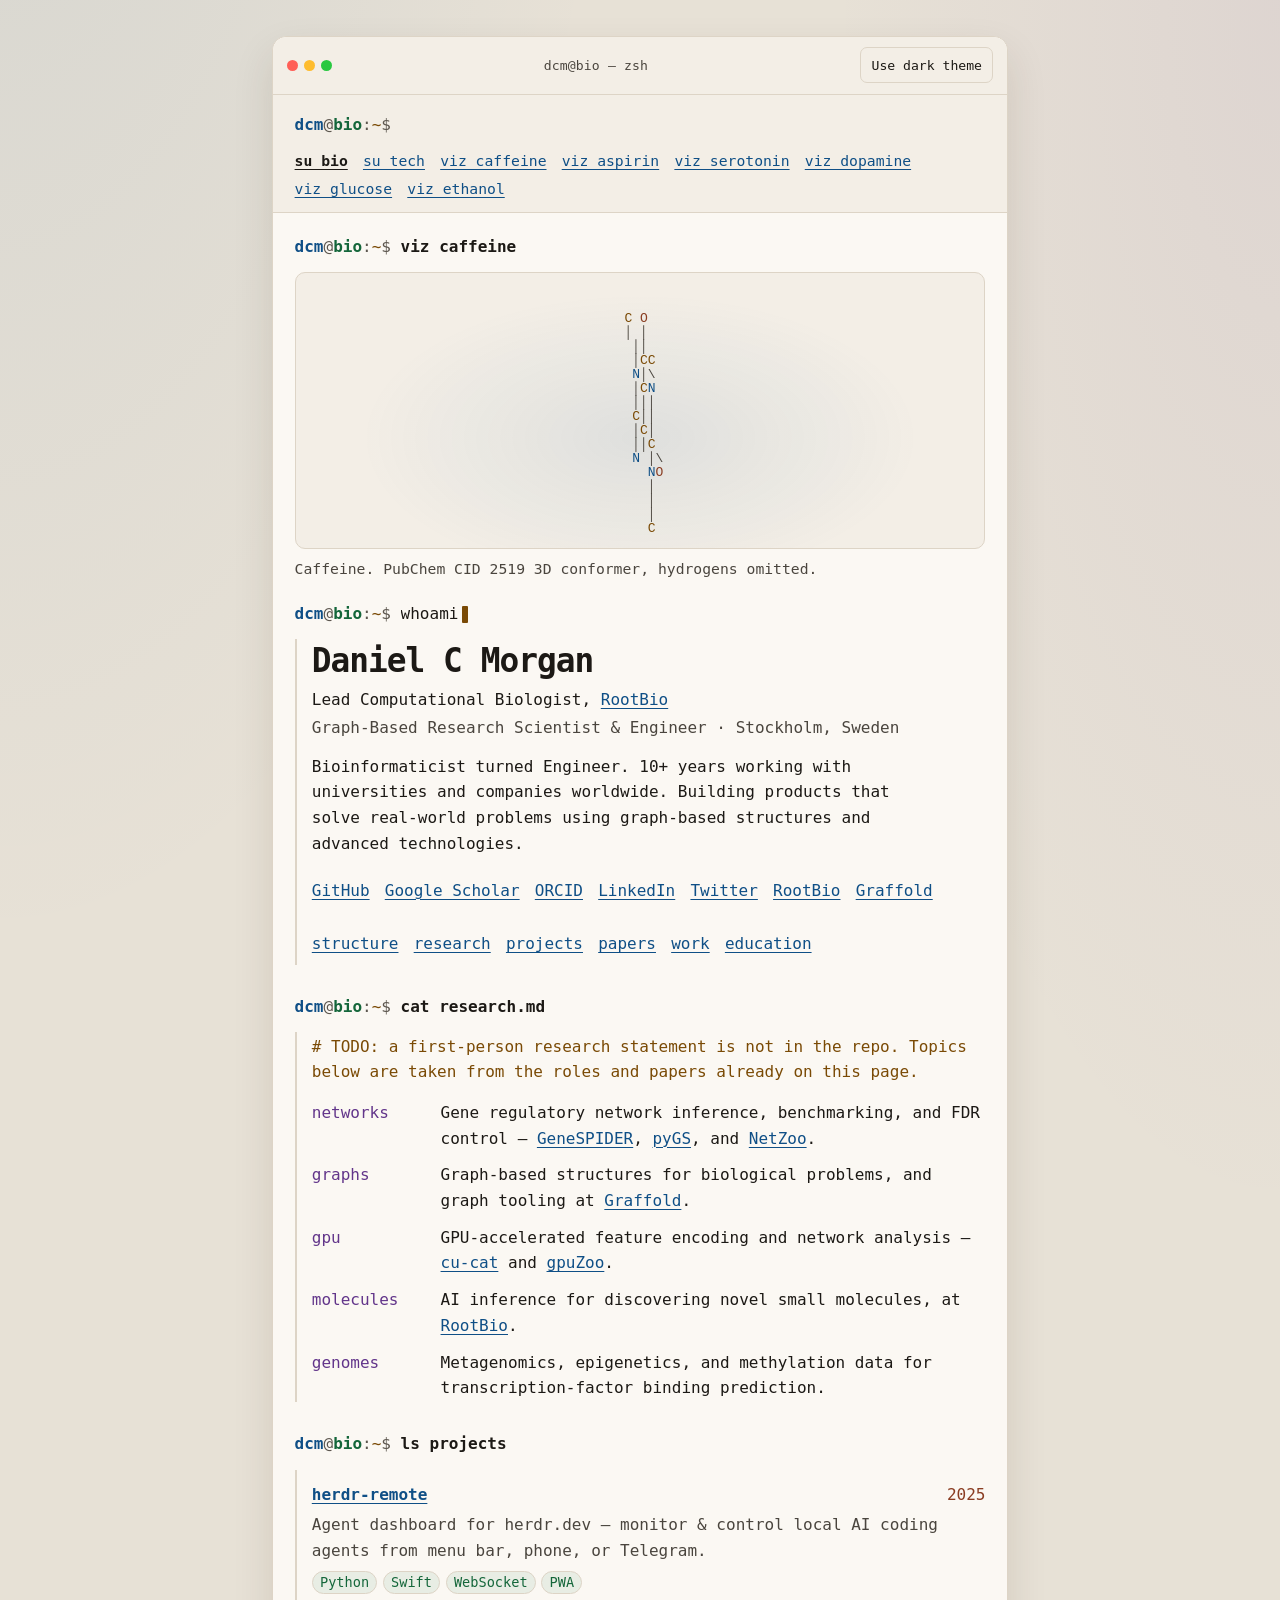
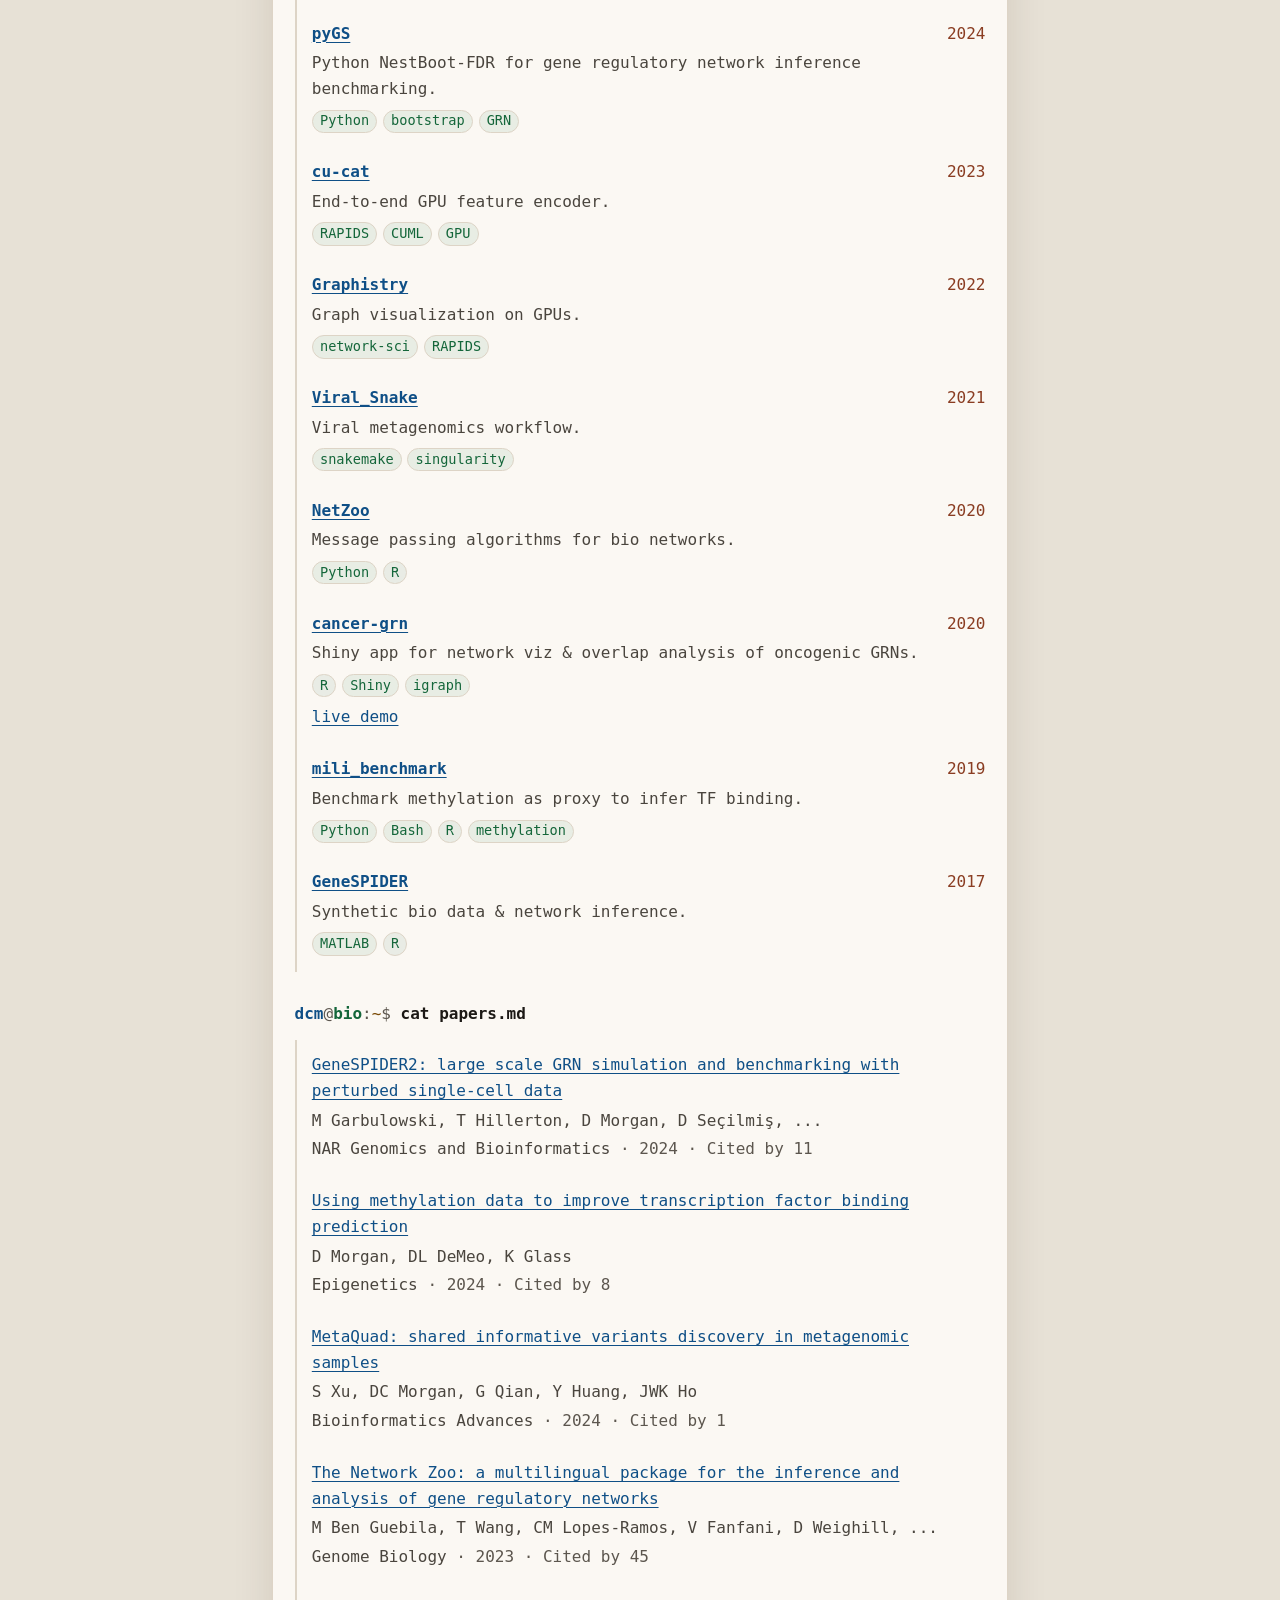
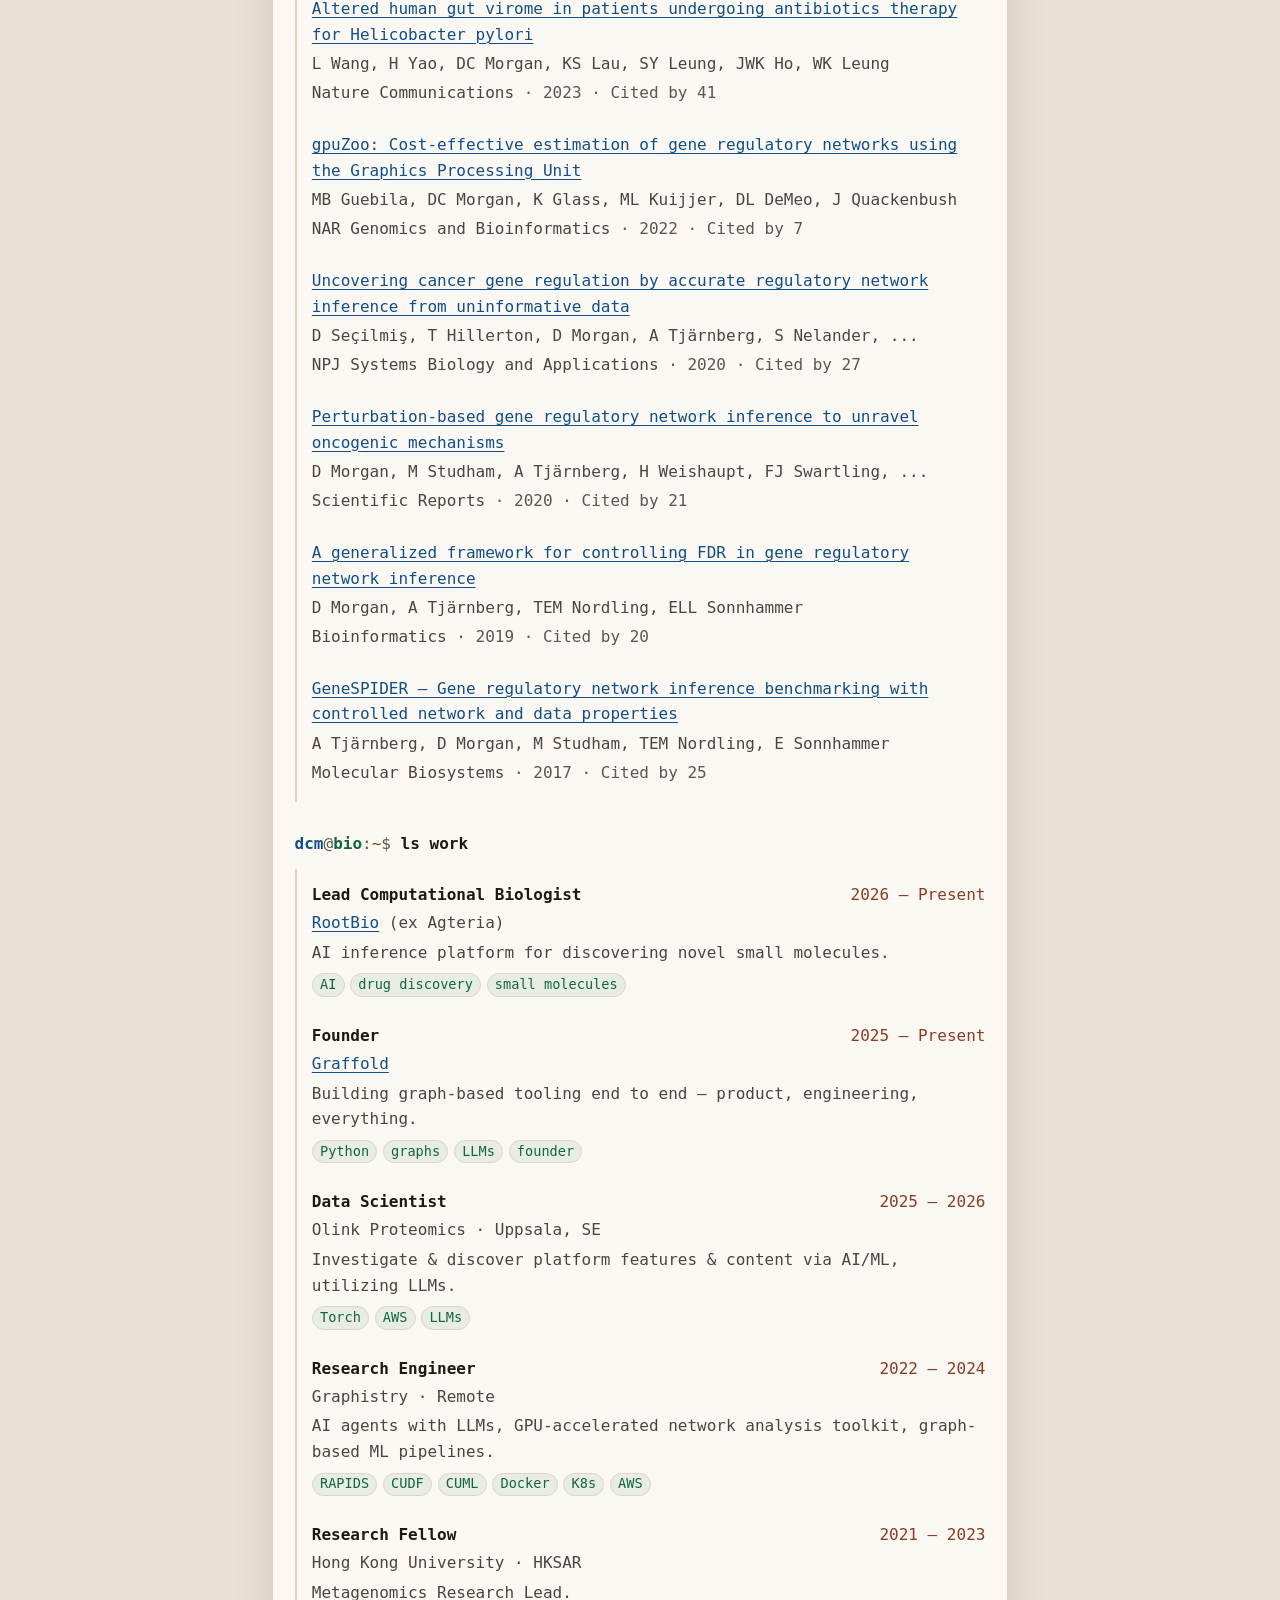
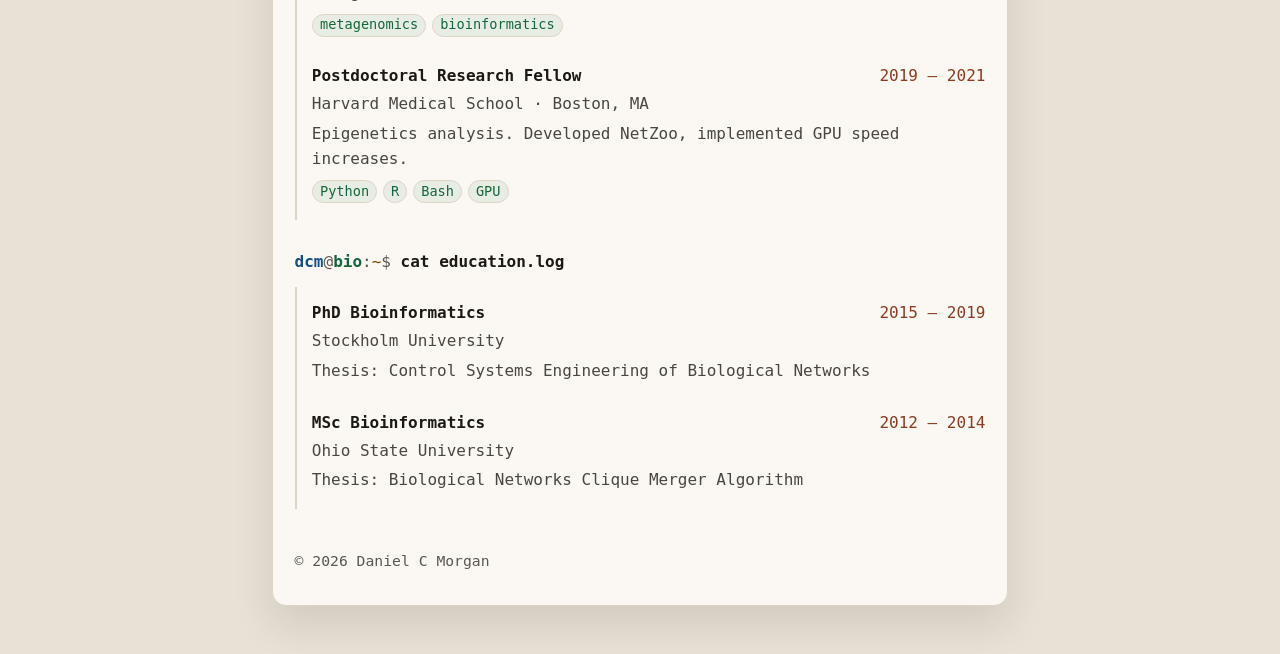
==== commit 9c6ddbf4: "Keep the command bar and molecule header compact Cap command output to a short scrolling log and shr" ====
--- a/index.html
+++ b/index.html
@@ -337,9 +337,8 @@
       margin: 0 auto;
       width: max-content;
       max-width: 100%;
-      min-height: 16em;
-      font-size: clamp(12px, 2.4vw, 14px);
-      line-height: 1.15;
+      font-size: clamp(11px, 2vw, 13px);
+      line-height: 1.08;
       color: var(--text);
     }
 
@@ -366,10 +365,16 @@
     }
 
     .shell-log {
+      max-height: 4.5rem;
       margin: 0 0 0.35rem;
+      overflow-x: hidden;
+      overflow-y: auto;
+      overscroll-behavior: contain;
       white-space: pre-wrap;
       font-size: 0.92rem;
     }
+
+    .shell-log:empty { display: none; margin: 0; }
 
     .shell-log p { margin: 0.12rem 0; }
 
@@ -644,6 +649,33 @@
       .chrome { grid-template-columns: auto 1fr; }
 
       .theme-btn { justify-self: end; }
+
+      .fold { margin-bottom: 0.7rem; }
+
+      .viz-panel { padding: 0.3rem 0.2rem 0.4rem; }
+
+      .viz {
+        font-size: 8px;
+        line-height: 1.05;
+      }
+
+      .fold figcaption {
+        margin-top: 0.25rem;
+        font-size: 0.78rem;
+        line-height: 1.35;
+      }
+
+      .shell { padding: 0.35rem 0.75rem 0.4rem; }
+
+      .shell-log { max-height: 2.7rem; }
+
+      .shell-line input { padding: 0.15rem 0; }
+
+      .fallback {
+        gap: 0.1rem 0.55rem;
+        margin-top: 0.15rem;
+        font-size: 0.8rem;
+      }
 
       .interests li { grid-template-columns: 1fr; gap: 0.1rem; }
 
@@ -1293,7 +1325,8 @@
     var p = document.createElement("p");
     p.textContent = text;
     log.appendChild(p);
-    while (log.children.length > 8) log.removeChild(log.firstChild);
+    while (log.children.length > 4) log.removeChild(log.firstChild);
+    log.scrollTop = log.scrollHeight;
   }
 
   function helpText() {
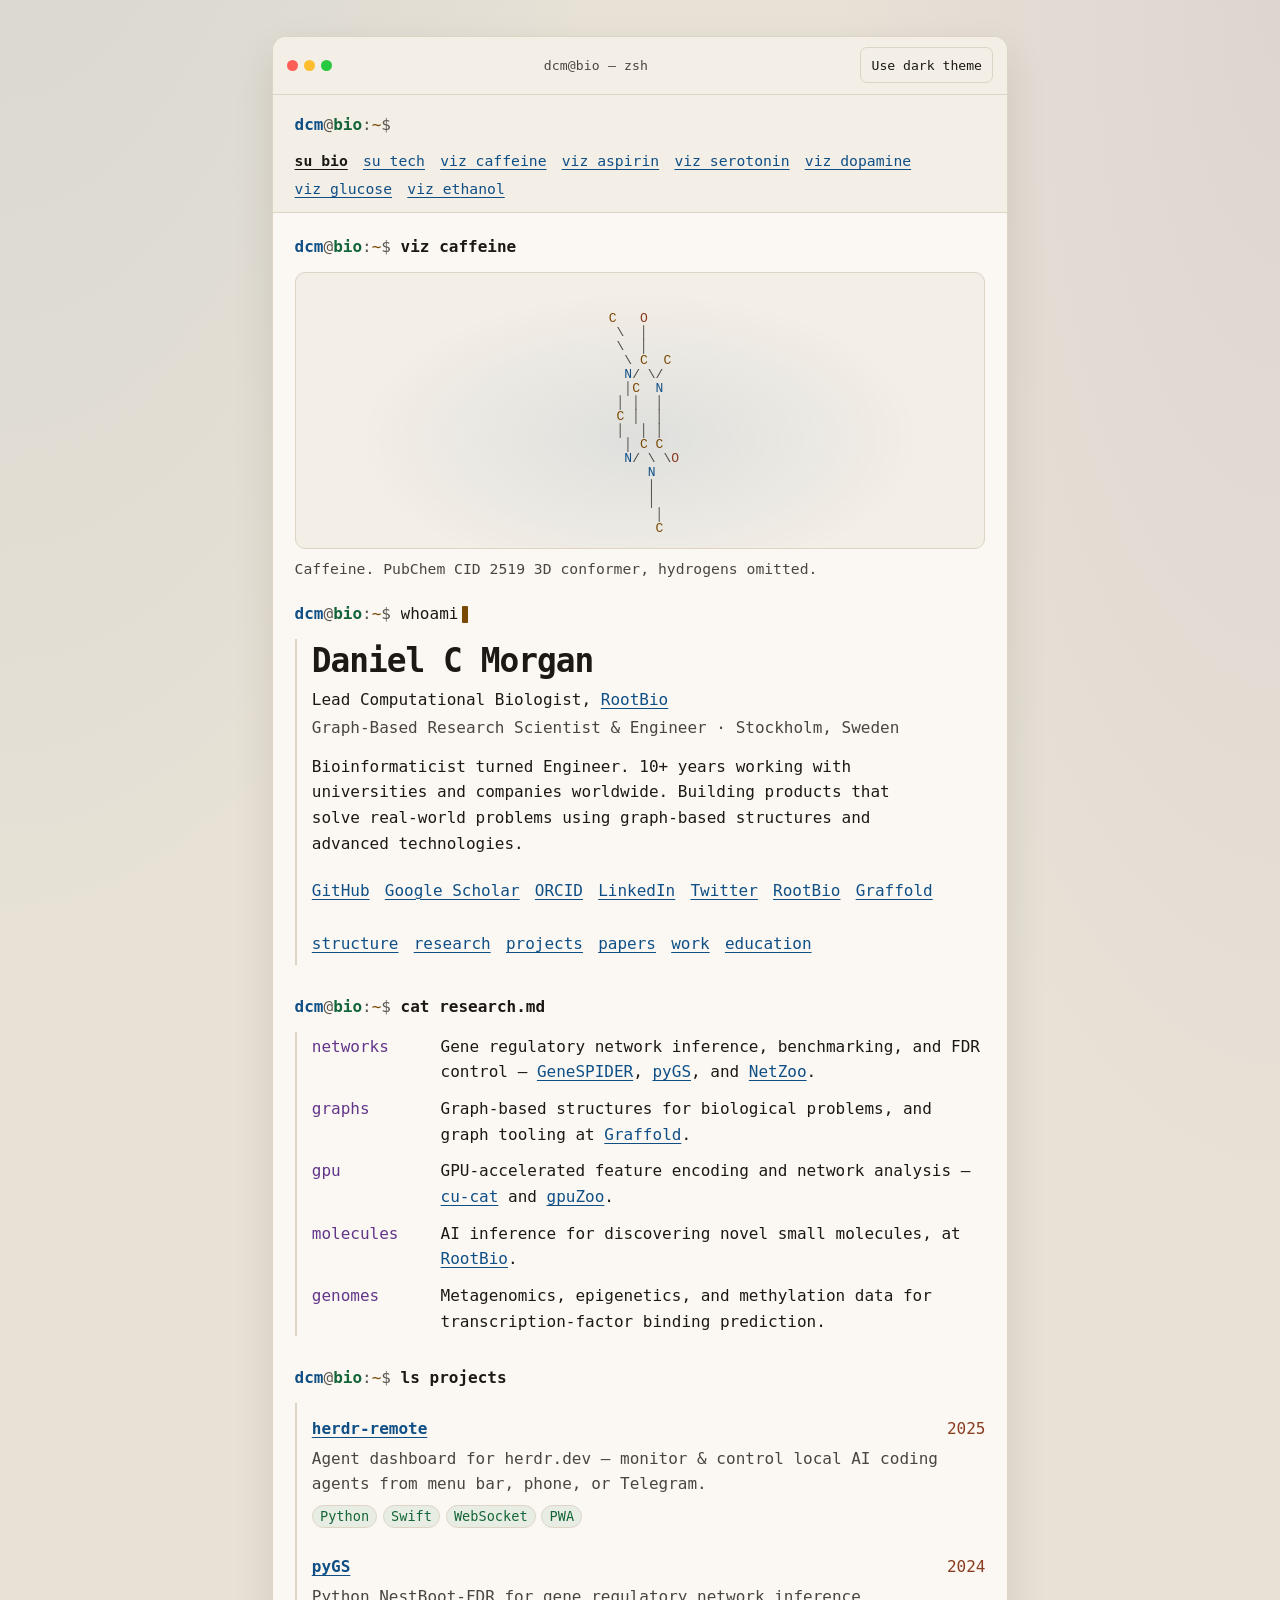
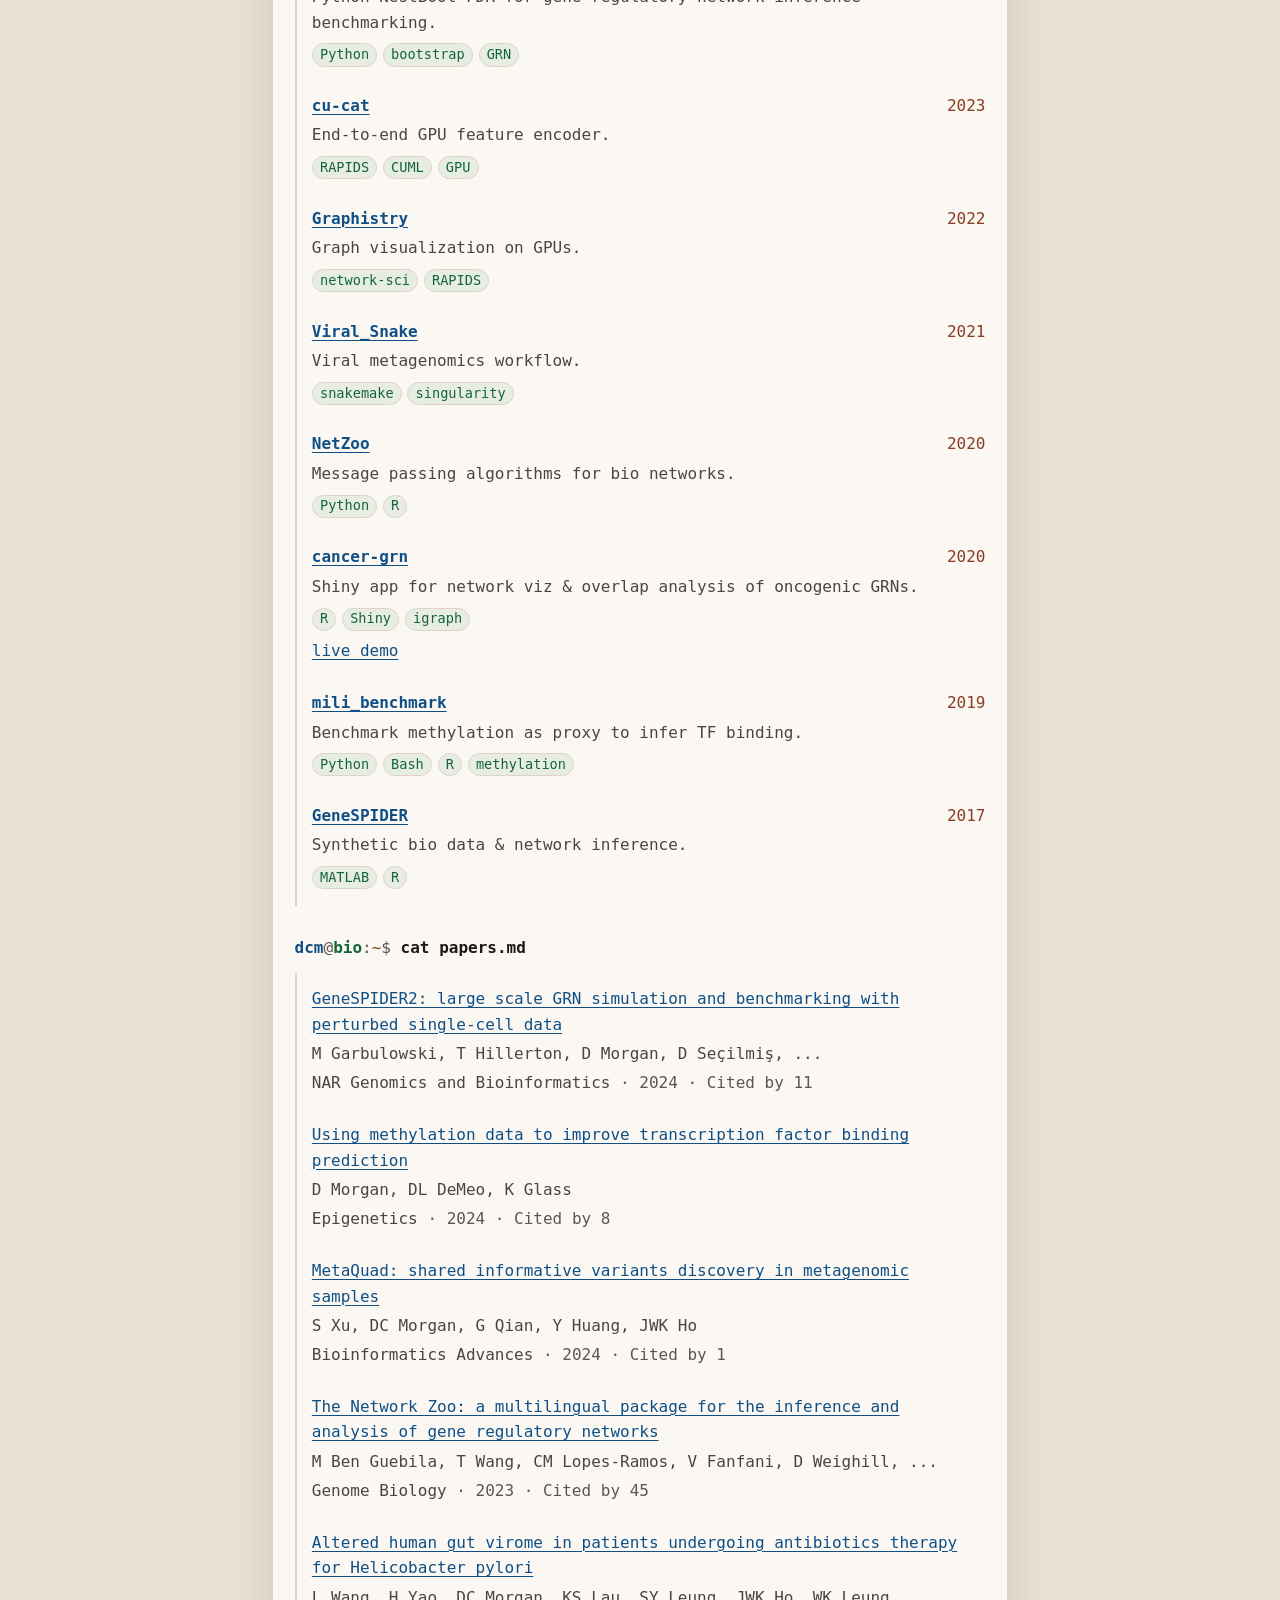
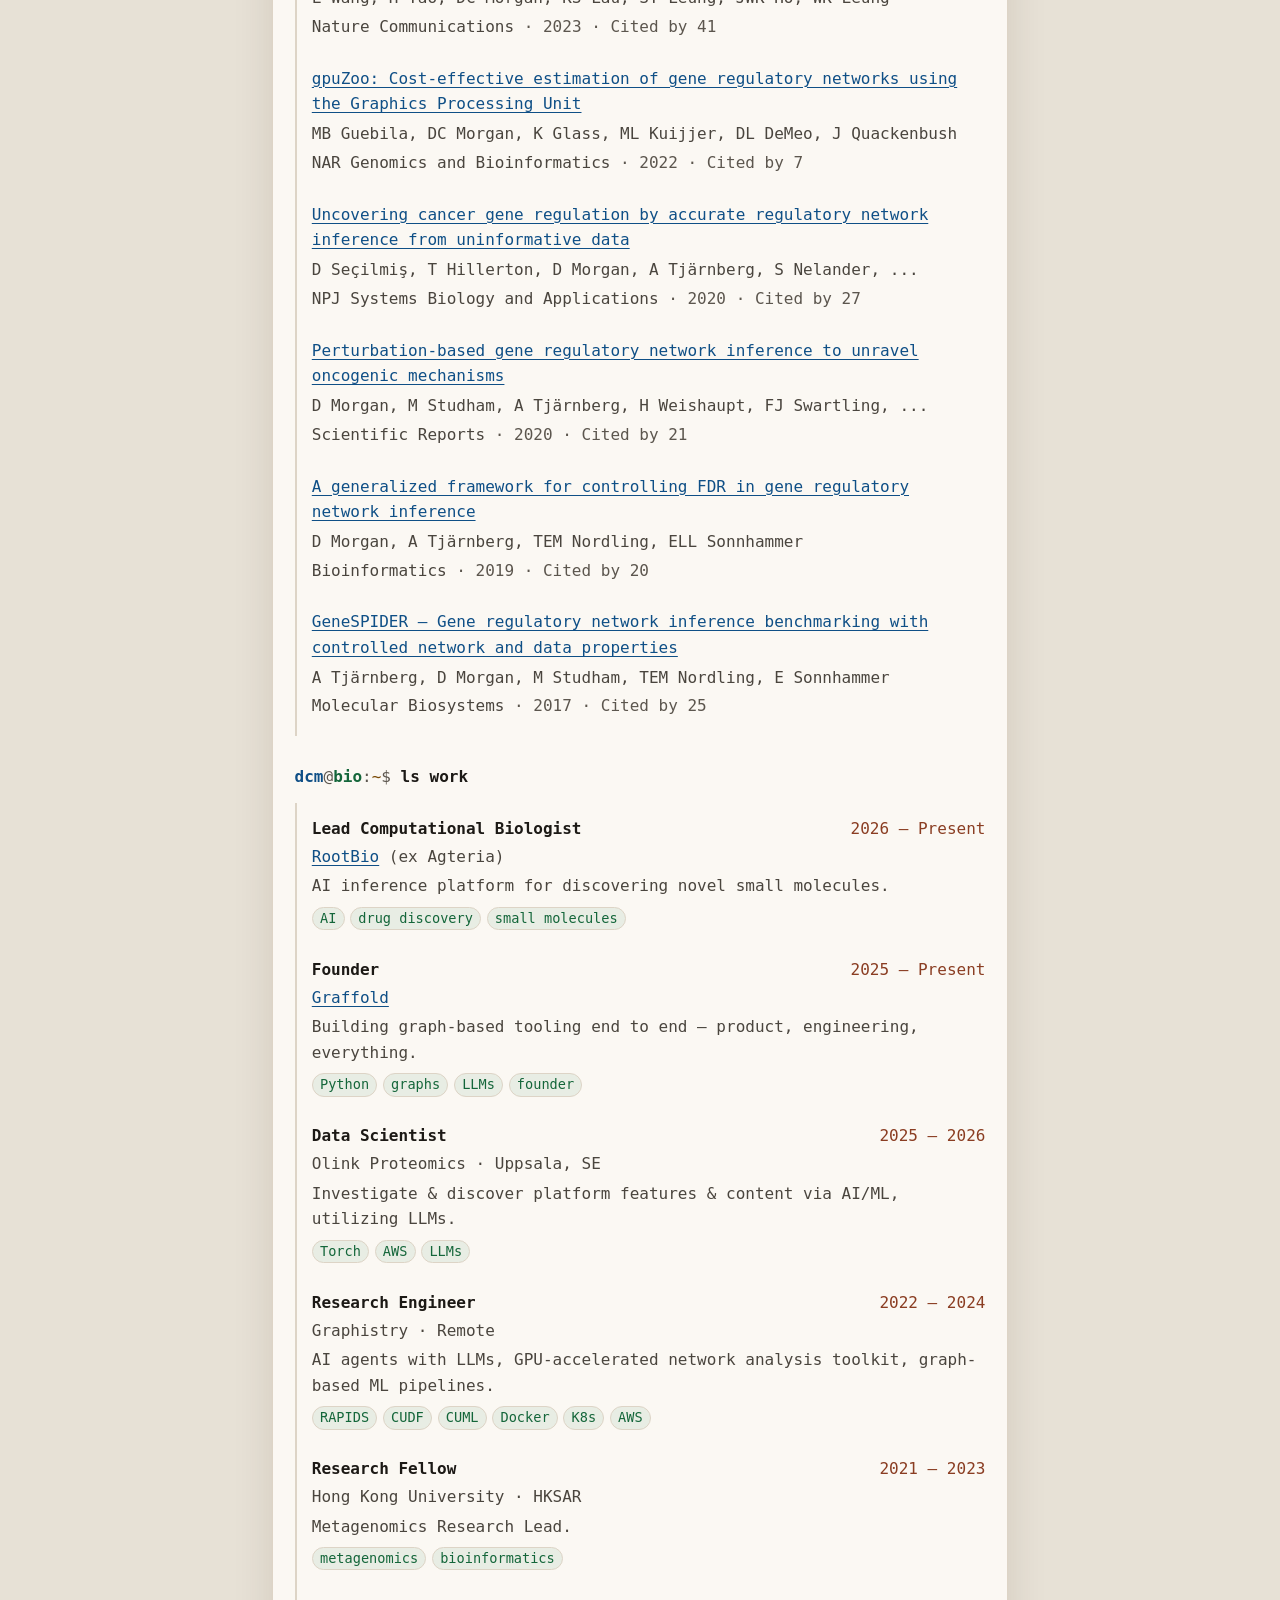
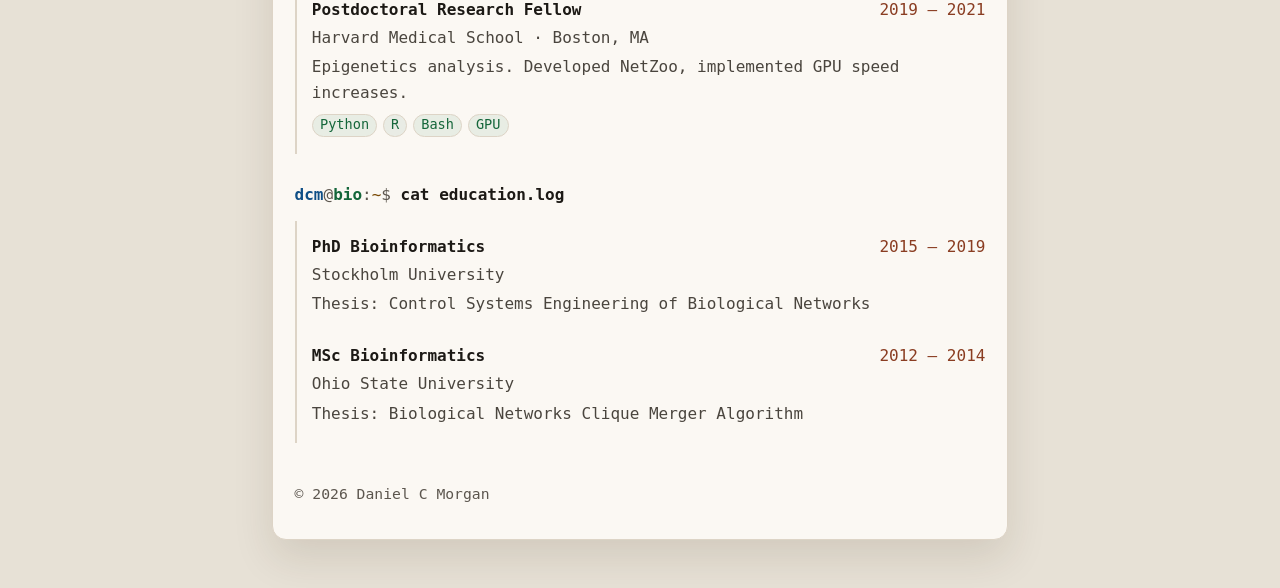
==== commit 5424c610: "Remove the research TODO from the bio page The cat research.md section now starts with the existing " ====
--- a/index.html
+++ b/index.html
@@ -503,11 +503,6 @@
       margin: 0;
       padding: 0.1rem 0 0.1rem 0.95rem;
       border-left: 2px solid var(--line);
-    }
-
-    .todo {
-      margin: 0 0 0.95rem;
-      color: var(--amber);
     }
 
     .interests {
@@ -806,7 +801,6 @@
             <span class="user">dcm</span><span class="punct">@</span><span class="host">bio</span><span class="punct">:</span><span class="path">~</span><span class="dollar">$ </span><span class="cmd">cat research.md</span>
           </h2>
           <div class="out">
-            <p class="todo" role="note"># TODO: a first-person research statement is not in the repo. Topics below are taken from the roles and papers already on this page.</p>
             <ul class="interests">
               <li>
                 <span class="key">networks</span>
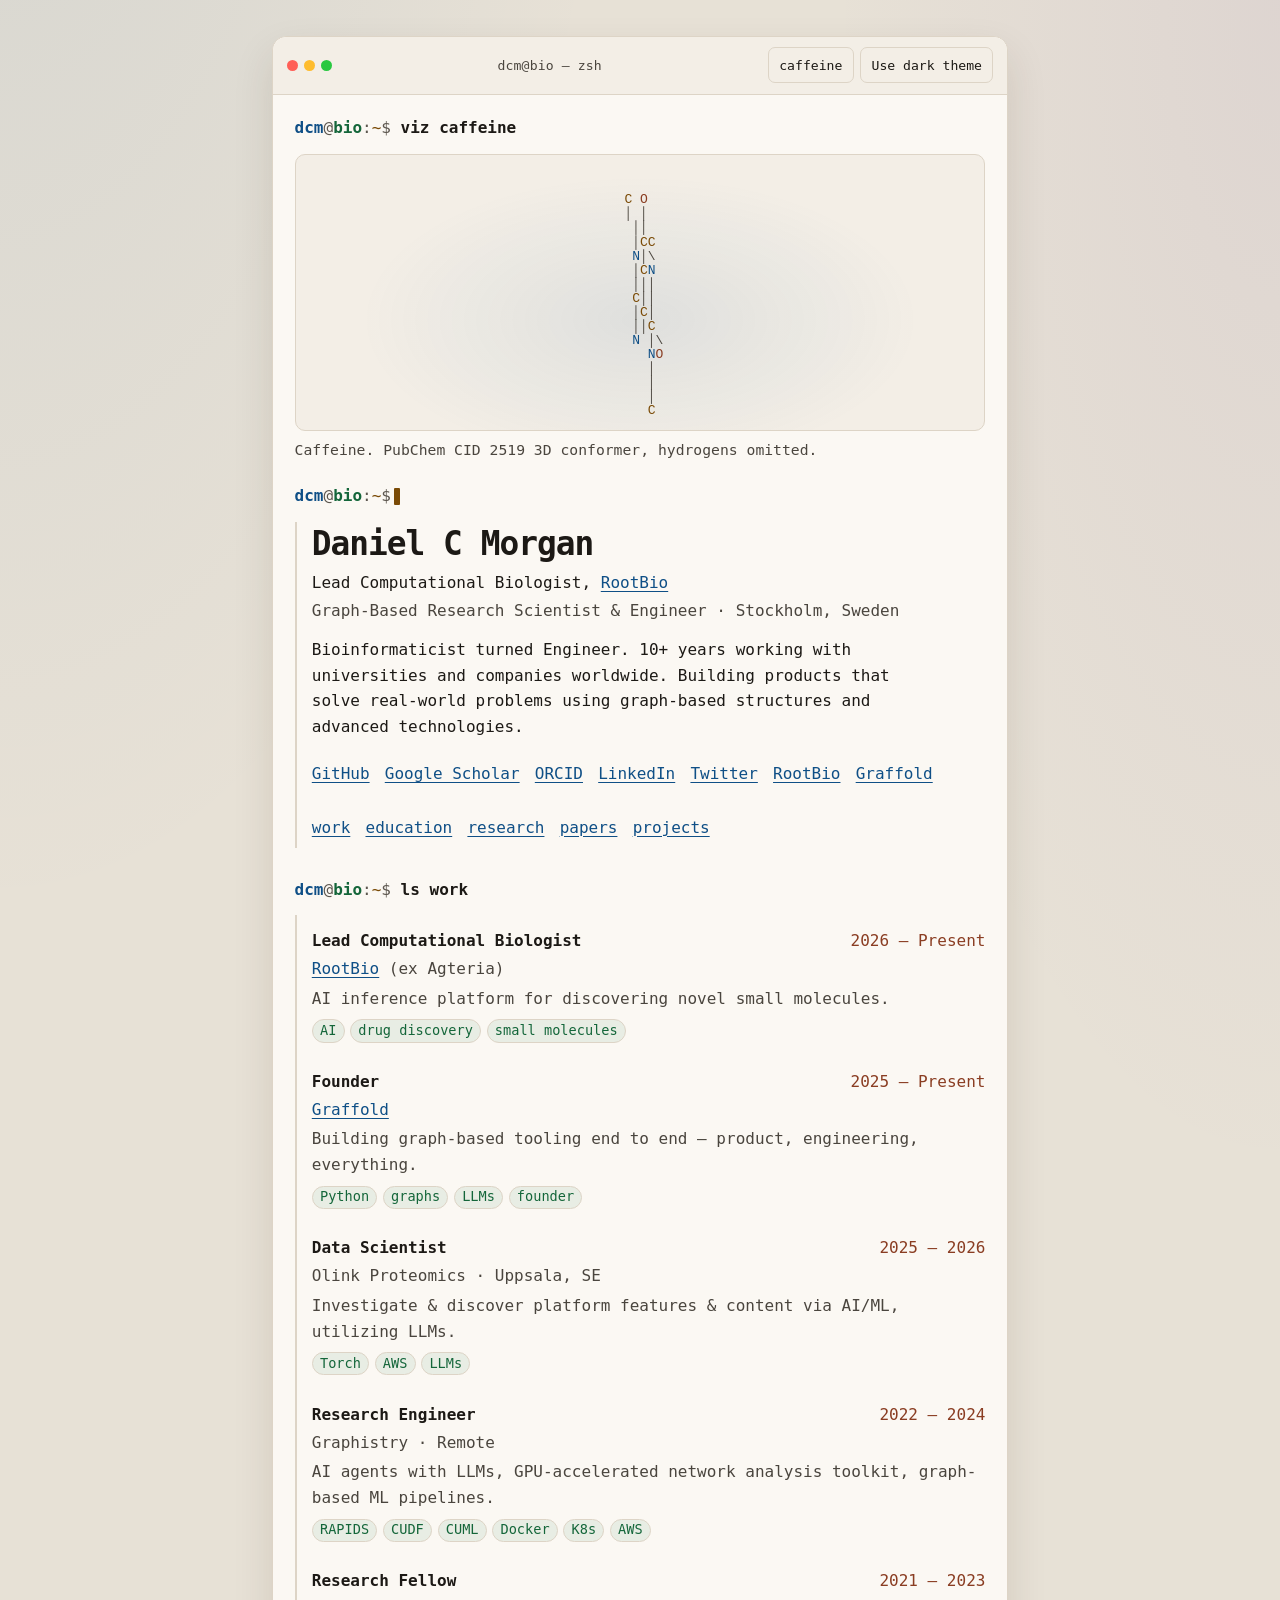
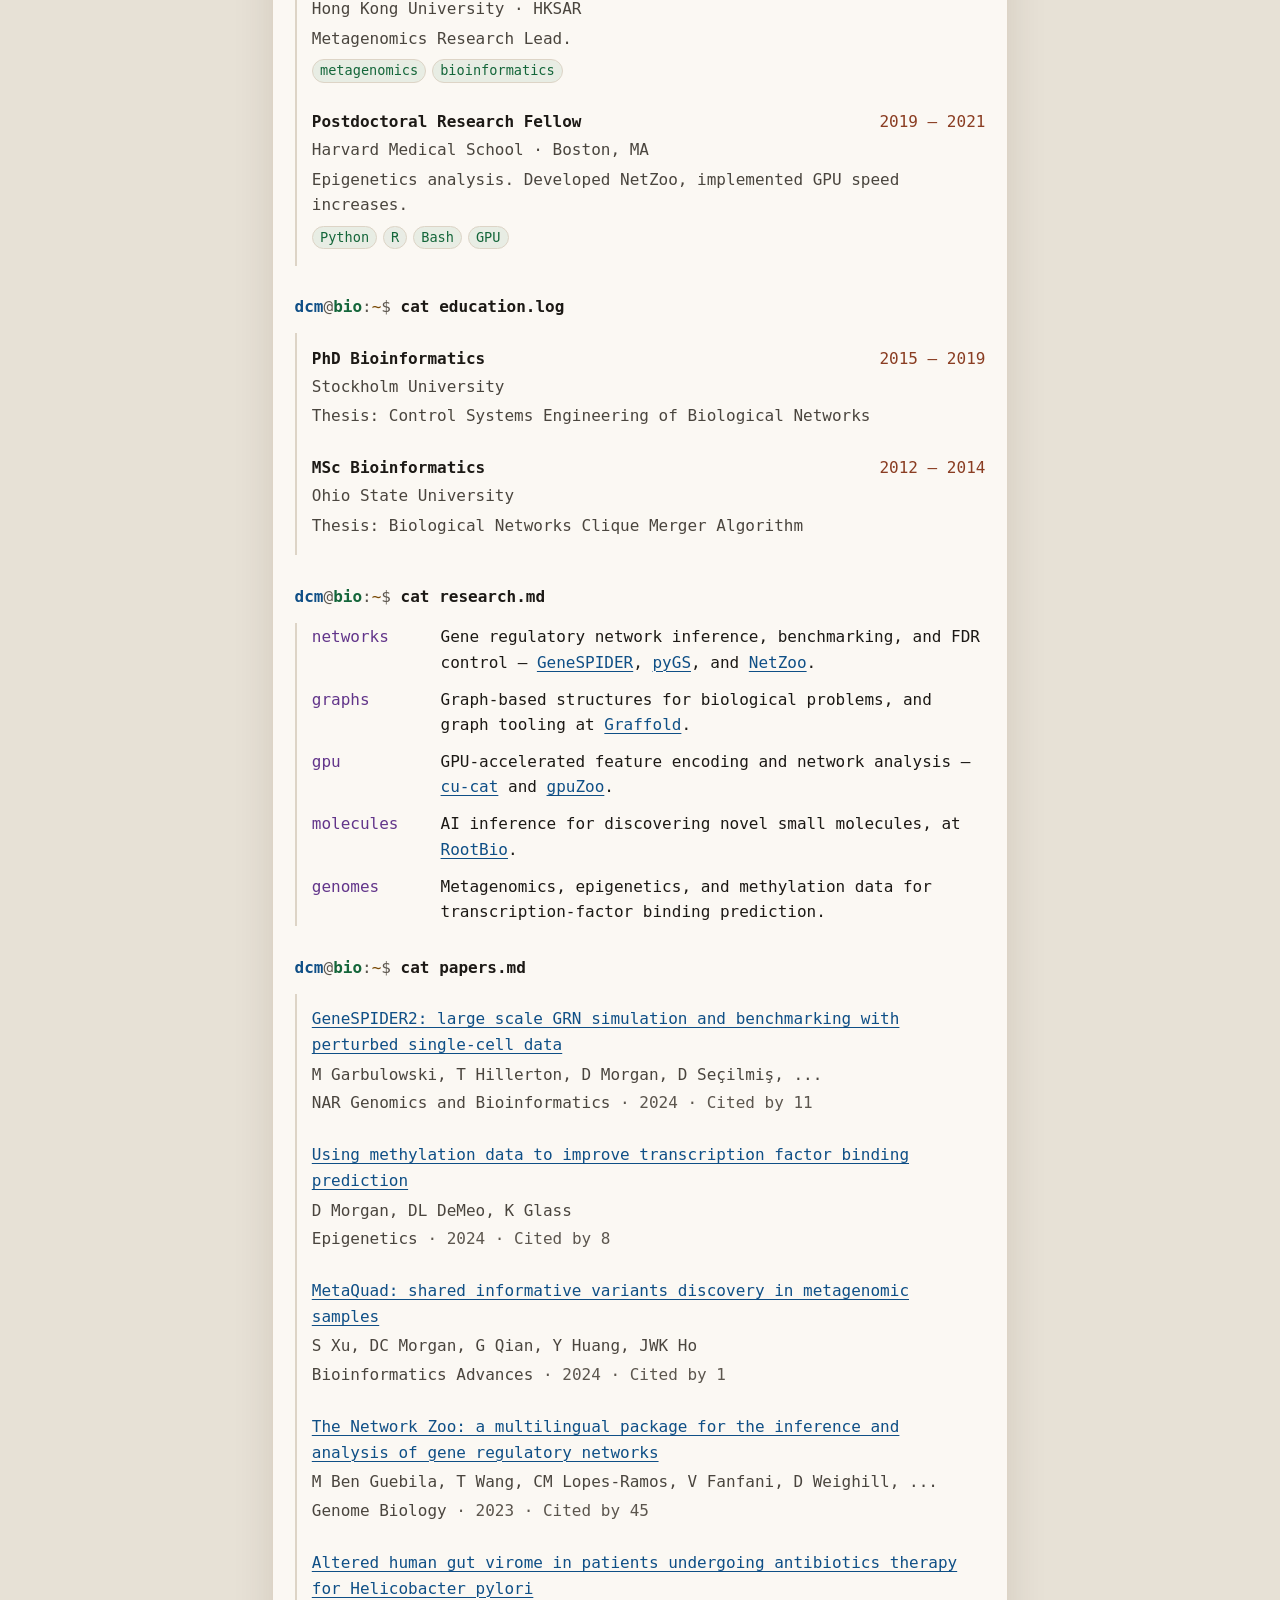
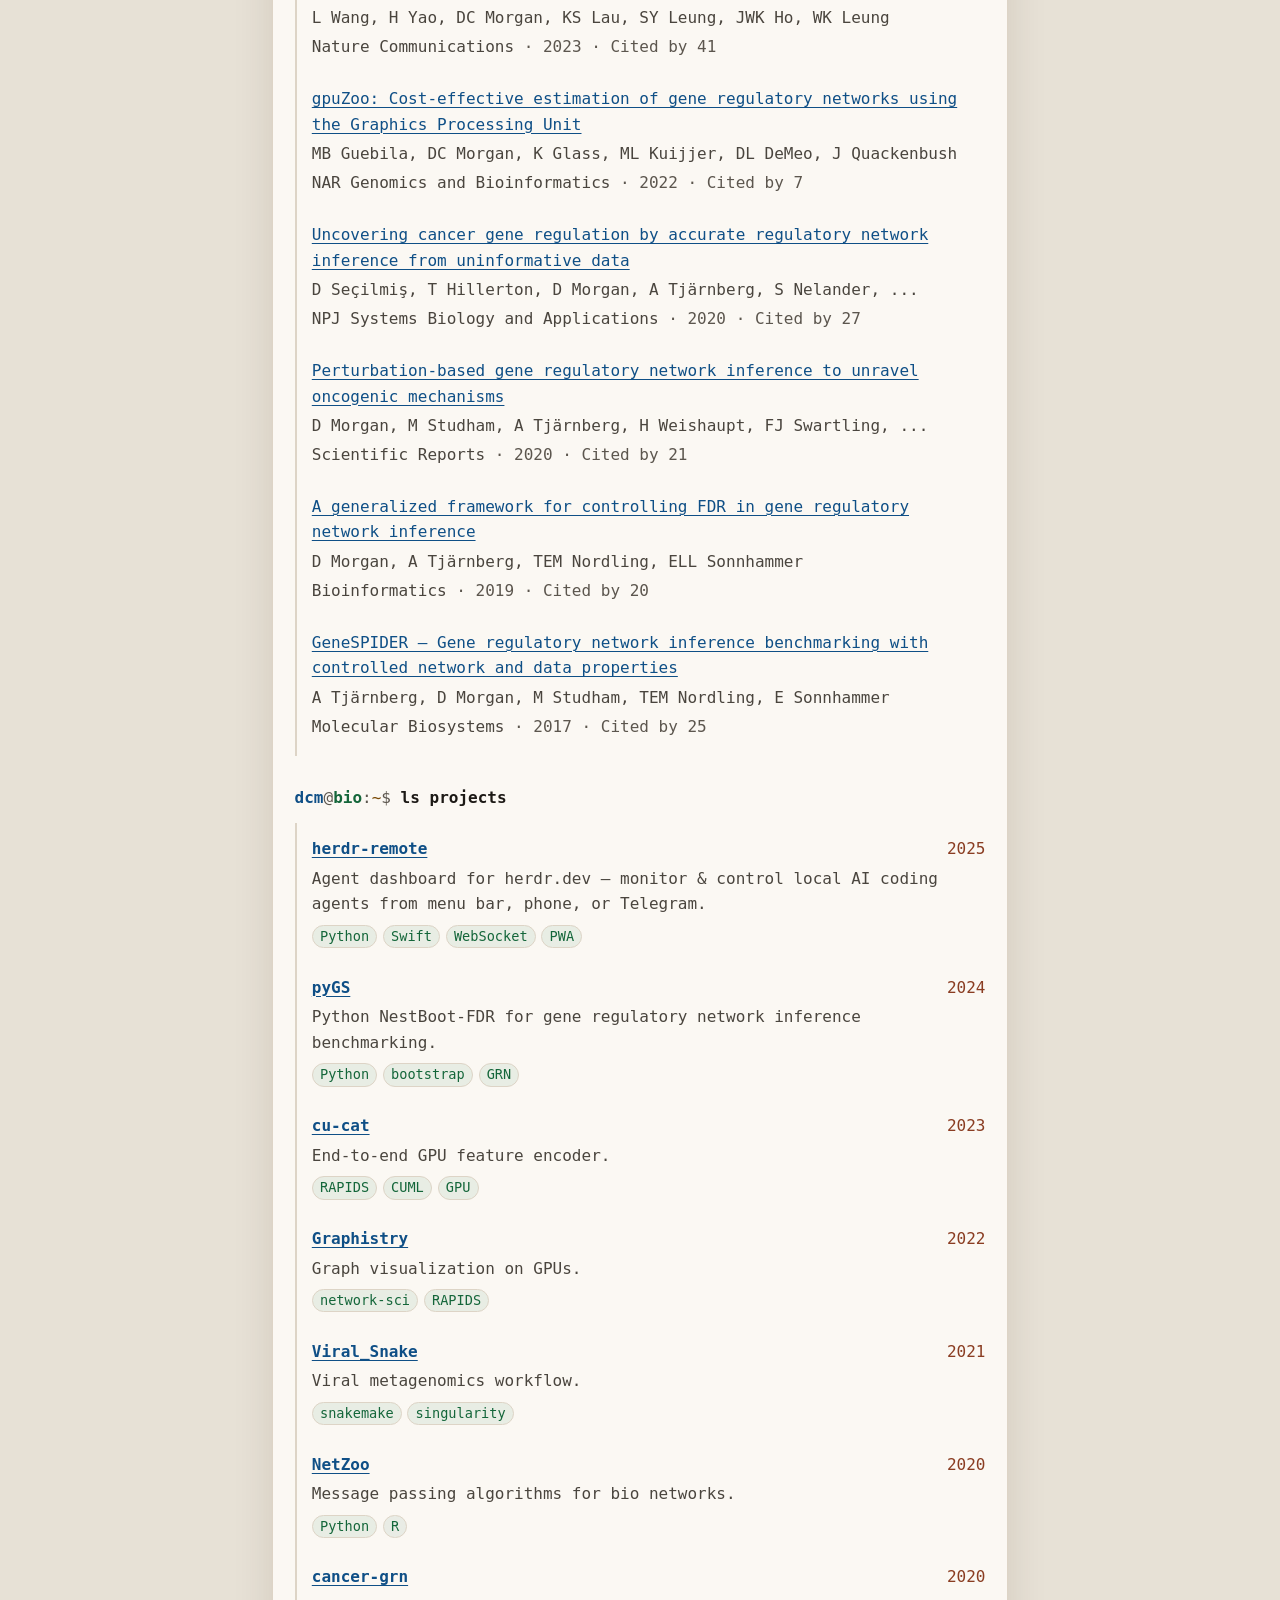
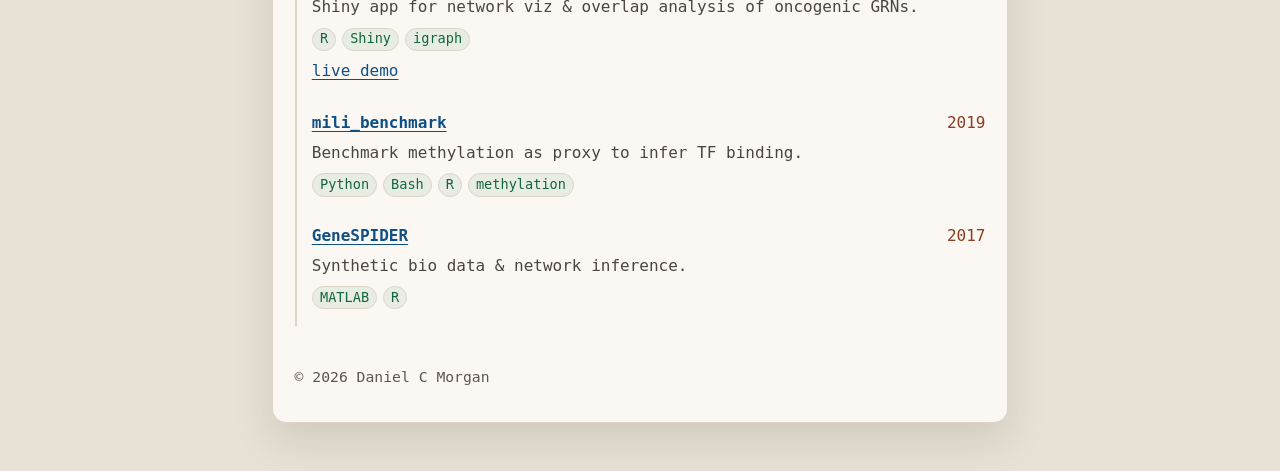
==== commit 39697d2e: "Make the whoami line the only command prompt Remove the top input bar, run commands from the lower p" ====
--- a/index.html
+++ b/index.html
@@ -355,13 +355,54 @@
       font-size: 0.92rem;
     }
 
-    .shell {
-      position: sticky;
-      top: 0;
-      z-index: 4;
-      border-bottom: 1px solid var(--line);
-      padding: 0.65rem 1.35rem 0.75rem;
-      background: var(--chrome);
+    .chrome-actions {
+      display: flex;
+      flex-wrap: wrap;
+      justify-content: flex-end;
+      gap: 0.4rem;
+    }
+
+    .whoami {
+      margin: 0 0 0.85rem;
+    }
+
+    .whoami-line {
+      display: flex;
+      align-items: center;
+      min-height: 1.6em;
+    }
+
+    .cmd-field {
+      position: relative;
+      flex: 1;
+      min-width: 1.2em;
+      min-height: 1.2em;
+    }
+
+    .cmd-ghost {
+      white-space: pre;
+      pointer-events: none;
+    }
+
+    .cmd-field input {
+      position: absolute;
+      inset: 0;
+      width: 100%;
+      margin: 0;
+      padding: 0;
+      border: 0;
+      background: transparent;
+      color: transparent;
+      caret-color: transparent;
+      font: inherit;
+    }
+
+    .cmd-field input:focus { outline: none; }
+
+    .whoami-line:focus-within {
+      outline: 2px solid var(--blue);
+      outline-offset: 3px;
+      border-radius: 4px;
     }
 
     .shell-log {
@@ -377,44 +418,6 @@
     .shell-log:empty { display: none; margin: 0; }
 
     .shell-log p { margin: 0.12rem 0; }
-
-    .shell-line {
-      display: flex;
-      align-items: center;
-      gap: 0.4rem;
-    }
-
-    .shell-line input {
-      flex: 1;
-      min-width: 0;
-      border: 0;
-      padding: 0.4rem 0;
-      background: transparent;
-      color: var(--text);
-      font: inherit;
-      caret-color: var(--amber);
-    }
-
-    .shell-line input:focus { outline: none; }
-
-    .shell-line:focus-within {
-      outline: 2px solid var(--blue);
-      outline-offset: 3px;
-      border-radius: 4px;
-    }
-
-    .fallback {
-      display: flex;
-      flex-wrap: wrap;
-      gap: 0.25rem 0.95rem;
-      margin: 0.35rem 0 0;
-      font-size: 0.92rem;
-    }
-
-    .fallback a[aria-current="true"] {
-      color: var(--text);
-      font-weight: 600;
-    }
 
     .prompt {
       margin: 0 0 0.85rem;
@@ -633,8 +636,7 @@
       }
 
       main,
-      .session-end,
-      .shell {
+      .session-end {
         padding-left: 1rem;
         padding-right: 1rem;
       }
@@ -643,7 +645,7 @@
 
       .chrome { grid-template-columns: auto 1fr; }
 
-      .theme-btn { justify-self: end; }
+      .chrome-actions { justify-self: end; }
 
       .fold { margin-bottom: 0.7rem; }
 
@@ -660,17 +662,7 @@
         line-height: 1.35;
       }
 
-      .shell { padding: 0.35rem 0.75rem 0.4rem; }
-
       .shell-log { max-height: 2.7rem; }
-
-      .shell-line input { padding: 0.15rem 0; }
-
-      .fallback {
-        gap: 0.1rem 0.55rem;
-        margin-top: 0.15rem;
-        font-size: 0.8rem;
-      }
 
       .interests li { grid-template-columns: 1fr; gap: 0.1rem; }
 
@@ -701,7 +693,7 @@
       body { background: #fff; color: #000; }
       .page { width: 100%; padding: 0; }
       .term { border: 0; box-shadow: none; background: #fff; }
-      .chrome, .theme-btn, .caret, .jumps, .shell { display: none; }
+      .chrome, .theme-btn, .caret, .jumps, .whoami { display: none; }
       a { color: #000; }
       .out { border-left-color: #ccc; }
     }
@@ -715,28 +707,13 @@
       <div class="chrome">
         <span class="dots" aria-hidden="true"><i></i><i></i><i></i></span>
         <p class="chrome-title" id="chrome-title">dcm@bio — zsh</p>
-        <button type="button" class="theme-btn" id="theme-toggle" aria-pressed="false">
-          <span class="when-dark">Use light theme</span><span class="when-light">Use dark theme</span>
-        </button>
+        <div class="chrome-actions">
+          <button type="button" class="theme-btn" id="mol-cycle" aria-label="Next molecule, currently caffeine">caffeine</button>
+          <button type="button" class="theme-btn" id="theme-toggle" aria-pressed="false">
+            <span class="when-dark">Use light theme</span><span class="when-light">Use dark theme</span>
+          </button>
+        </div>
       </div>
-
-      <form class="shell" id="shell" action="#bio">
-        <div id="shell-log" class="shell-log" aria-live="polite"></div>
-        <label class="shell-line">
-          <span class="ps1" id="ps1"><span class="user">dcm</span><span class="punct">@</span><span class="host" id="persona-host">bio</span><span class="punct">:</span><span class="path">~</span><span class="dollar">$ </span></span>
-          <input id="command" name="command" autocomplete="off" autocapitalize="off" spellcheck="false" aria-label="Command">
-        </label>
-        <p class="fallback">
-          <a href="index.html#bio" data-persona="bio" aria-current="true">su bio</a>
-          <a href="tech.html#tech" data-persona="tech">su tech</a>
-          <a href="#structure" data-viz="caffeine">viz caffeine</a>
-          <a href="#structure" data-viz="aspirin">viz aspirin</a>
-          <a href="#structure" data-viz="serotonin">viz serotonin</a>
-          <a href="#structure" data-viz="dopamine">viz dopamine</a>
-          <a href="#structure" data-viz="glucose">viz glucose</a>
-          <a href="#structure" data-viz="ethanol">viz ethanol</a>
-        </p>
-      </form>
 
       <div id="bio-panel">
       <main id="content">
@@ -767,9 +744,17 @@
             </div>
             <figcaption id="viz-caption">Caffeine. PubChem CID 2519 3D conformer, hydrogens omitted.</figcaption>
           </figure>
-          <p class="prompt">
-            <span class="user">dcm</span><span class="punct">@</span><span class="host">bio</span><span class="punct">:</span><span class="path">~</span><span class="dollar">$ </span><span class="typed" style="--chars: 6">whoami</span><span class="caret" aria-hidden="true"></span>
-          </p>
+          <form class="whoami" id="shell" action="#bio">
+            <div id="shell-log" class="shell-log" aria-live="polite"></div>
+            <label class="whoami-line">
+              <span class="user">dcm</span><span class="punct">@</span><span class="host">bio</span><span class="punct">:</span><span class="path">~</span><span class="dollar">$ </span>
+              <span class="cmd-field">
+                <span class="cmd-ghost" aria-hidden="true"><span id="cmd-mirror"></span><span class="caret"></span></span>
+                <input id="command" name="command" autocomplete="off" autocapitalize="off" spellcheck="false" aria-label="Command">
+              </span>
+            </label>
+            <noscript><p><a href="tech.html#tech">su tech</a></p></noscript>
+          </form>
           <div class="out">
             <h1>Daniel C Morgan</h1>
             <p class="role">Lead Computational Biologist, <a href="https://rootbio.ai" target="_blank">RootBio</a></p>
@@ -785,15 +770,118 @@
               <li><a href="https://graffold.com" rel="noopener noreferrer" target="_blank">Graffold<span class="sr-only"> (opens in a new tab)</span></a></li>
             </ul>
             <nav class="jumps" aria-label="On this page">
-              <a href="#structure">structure</a>
-              <a href="#research">research</a>
-              <a href="#projects">projects</a>
-              <a href="#papers">papers</a>
               <a href="#work">work</a>
               <a href="#education">education</a>
+              <a href="#research">research</a>
+              <a href="#papers">papers</a>
+              <a href="#projects">projects</a>
             </nav>
           </div>
         </header>
+
+        <section class="block" aria-labelledby="work">
+          <h2 class="prompt" id="work">
+            <span class="sr-only">Work. </span>
+            <span class="user">dcm</span><span class="punct">@</span><span class="host">bio</span><span class="punct">:</span><span class="path">~</span><span class="dollar">$ </span><span class="cmd">ls work</span>
+          </h2>
+          <div class="out">
+            <ul class="jobs">
+              <li>
+                <div class="job-head">
+                  <span class="job-title">Lead Computational Biologist</span>
+                  <span class="when">2026 – Present</span>
+                </div>
+                <p class="org"><a href="https://rootbio.ai" target="_blank">RootBio</a> (ex Agteria)</p>
+                <p class="desc">AI inference platform for discovering novel small molecules.</p>
+                <ul class="tags" aria-label="Topics for RootBio">
+                  <li>AI</li><li>drug discovery</li><li>small molecules</li>
+                </ul>
+              </li>
+              <li>
+                <div class="job-head">
+                  <span class="job-title">Founder</span>
+                  <span class="when">2025 – Present</span>
+                </div>
+                <p class="org"><a href="https://graffold.com" target="_blank">Graffold</a></p>
+                <p class="desc">Building graph-based tooling end to end — product, engineering, everything.</p>
+                <ul class="tags" aria-label="Topics for Graffold">
+                  <li>Python</li><li>graphs</li><li>LLMs</li><li>founder</li>
+                </ul>
+              </li>
+              <li>
+                <div class="job-head">
+                  <span class="job-title">Data Scientist</span>
+                  <span class="when">2025 – 2026</span>
+                </div>
+                <p class="org">Olink Proteomics · Uppsala, SE</p>
+                <p class="desc">Investigate &amp; discover platform features &amp; content via AI/ML, utilizing LLMs.</p>
+                <ul class="tags" aria-label="Topics for Olink">
+                  <li>Torch</li><li>AWS</li><li>LLMs</li>
+                </ul>
+              </li>
+              <li>
+                <div class="job-head">
+                  <span class="job-title">Research Engineer</span>
+                  <span class="when">2022 – 2024</span>
+                </div>
+                <p class="org">Graphistry · Remote</p>
+                <p class="desc">AI agents with LLMs, GPU-accelerated network analysis toolkit, graph-based ML pipelines.</p>
+                <ul class="tags" aria-label="Topics for Graphistry">
+                  <li>RAPIDS</li><li>CUDF</li><li>CUML</li><li>Docker</li><li>K8s</li><li>AWS</li>
+                </ul>
+              </li>
+              <li>
+                <div class="job-head">
+                  <span class="job-title">Research Fellow</span>
+                  <span class="when">2021 – 2023</span>
+                </div>
+                <p class="org">Hong Kong University · HKSAR</p>
+                <p class="desc">Metagenomics Research Lead.</p>
+                <ul class="tags" aria-label="Topics for Hong Kong University">
+                  <li>metagenomics</li><li>bioinformatics</li>
+                </ul>
+              </li>
+              <li>
+                <div class="job-head">
+                  <span class="job-title">Postdoctoral Research Fellow</span>
+                  <span class="when">2019 – 2021</span>
+                </div>
+                <p class="org">Harvard Medical School · Boston, MA</p>
+                <p class="desc">Epigenetics analysis. Developed NetZoo, implemented GPU speed increases.</p>
+                <ul class="tags" aria-label="Topics for Harvard Medical School">
+                  <li>Python</li><li>R</li><li>Bash</li><li>GPU</li>
+                </ul>
+              </li>
+            </ul>
+          </div>
+        </section>
+
+        <section class="block" aria-labelledby="education">
+          <h2 class="prompt" id="education">
+            <span class="sr-only">Education. </span>
+            <span class="user">dcm</span><span class="punct">@</span><span class="host">bio</span><span class="punct">:</span><span class="path">~</span><span class="dollar">$ </span><span class="cmd">cat education.log</span>
+          </h2>
+          <div class="out">
+            <ul class="degrees">
+              <li>
+                <div class="job-head">
+                  <span class="job-title">PhD Bioinformatics</span>
+                  <span class="when">2015 – 2019</span>
+                </div>
+                <p class="org">Stockholm University</p>
+                <p class="desc">Thesis: Control Systems Engineering of Biological Networks</p>
+              </li>
+              <li>
+                <div class="job-head">
+                  <span class="job-title">MSc Bioinformatics</span>
+                  <span class="when">2012 – 2014</span>
+                </div>
+                <p class="org">Ohio State University</p>
+                <p class="desc">Thesis: Biological Networks Clique Merger Algorithm</p>
+              </li>
+            </ul>
+          </div>
+        </section>
 
         <section class="block" aria-labelledby="research">
           <h2 class="prompt" id="research">
@@ -826,6 +914,67 @@
           </div>
         </section>
 
+        <section class="block" aria-labelledby="papers">
+          <h2 class="prompt" id="papers">
+            <span class="sr-only">Papers. </span>
+            <span class="user">dcm</span><span class="punct">@</span><span class="host">bio</span><span class="punct">:</span><span class="path">~</span><span class="dollar">$ </span><span class="cmd">cat papers.md</span>
+          </h2>
+          <div class="out">
+            <ol class="papers">
+              <li>
+                <a href="https://doi.org/10.1093/nargab/lqae121" target="_blank">GeneSPIDER2: large scale GRN simulation and benchmarking with perturbed single-cell data<span class="sr-only"> (opens in a new tab)</span></a>
+                <p class="authors">M Garbulowski, T Hillerton, D Morgan, D Seçilmiş, ...</p>
+                <p class="meta"><span class="journal">NAR Genomics and Bioinformatics</span> · 2024 · Cited by 11</p>
+              </li>
+              <li>
+                <a href="https://doi.org/10.1080/15592294.2024.2309826" target="_blank">Using methylation data to improve transcription factor binding prediction<span class="sr-only"> (opens in a new tab)</span></a>
+                <p class="authors">D Morgan, DL DeMeo, K Glass</p>
+                <p class="meta"><span class="journal">Epigenetics</span> · 2024 · Cited by 8</p>
+              </li>
+              <li>
+                <a href="https://doi.org/10.1093/bioadv/vbae030" target="_blank">MetaQuad: shared informative variants discovery in metagenomic samples<span class="sr-only"> (opens in a new tab)</span></a>
+                <p class="authors">S Xu, DC Morgan, G Qian, Y Huang, JWK Ho</p>
+                <p class="meta"><span class="journal">Bioinformatics Advances</span> · 2024 · Cited by 1</p>
+              </li>
+              <li>
+                <a href="https://doi.org/10.1186/s13059-023-02853-7" target="_blank">The Network Zoo: a multilingual package for the inference and analysis of gene regulatory networks<span class="sr-only"> (opens in a new tab)</span></a>
+                <p class="authors">M Ben Guebila, T Wang, CM Lopes-Ramos, V Fanfani, D Weighill, ...</p>
+                <p class="meta"><span class="journal">Genome Biology</span> · 2023 · Cited by 45</p>
+              </li>
+              <li>
+                <a href="https://doi.org/10.1038/s41467-023-37975-y" target="_blank">Altered human gut virome in patients undergoing antibiotics therapy for Helicobacter pylori<span class="sr-only"> (opens in a new tab)</span></a>
+                <p class="authors">L Wang, H Yao, DC Morgan, KS Lau, SY Leung, JWK Ho, WK Leung</p>
+                <p class="meta"><span class="journal">Nature Communications</span> · 2023 · Cited by 41</p>
+              </li>
+              <li>
+                <a href="https://doi.org/10.1093/nargab/lqac002" target="_blank">gpuZoo: Cost-effective estimation of gene regulatory networks using the Graphics Processing Unit<span class="sr-only"> (opens in a new tab)</span></a>
+                <p class="authors">MB Guebila, DC Morgan, K Glass, ML Kuijjer, DL DeMeo, J Quackenbush</p>
+                <p class="meta"><span class="journal">NAR Genomics and Bioinformatics</span> · 2022 · Cited by 7</p>
+              </li>
+              <li>
+                <a href="https://doi.org/10.1038/s41540-020-00158-0" target="_blank">Uncovering cancer gene regulation by accurate regulatory network inference from uninformative data<span class="sr-only"> (opens in a new tab)</span></a>
+                <p class="authors">D Seçilmiş, T Hillerton, D Morgan, A Tjärnberg, S Nelander, ...</p>
+                <p class="meta"><span class="journal">NPJ Systems Biology and Applications</span> · 2020 · Cited by 27</p>
+              </li>
+              <li>
+                <a href="https://doi.org/10.1038/s41598-020-70941-y" target="_blank">Perturbation-based gene regulatory network inference to unravel oncogenic mechanisms<span class="sr-only"> (opens in a new tab)</span></a>
+                <p class="authors">D Morgan, M Studham, A Tjärnberg, H Weishaupt, FJ Swartling, ...</p>
+                <p class="meta"><span class="journal">Scientific Reports</span> · 2020 · Cited by 21</p>
+              </li>
+              <li>
+                <a href="https://doi.org/10.1093/bioinformatics/bty764" target="_blank">A generalized framework for controlling FDR in gene regulatory network inference<span class="sr-only"> (opens in a new tab)</span></a>
+                <p class="authors">D Morgan, A Tjärnberg, TEM Nordling, ELL Sonnhammer</p>
+                <p class="meta"><span class="journal">Bioinformatics</span> · 2019 · Cited by 20</p>
+              </li>
+              <li>
+                <a href="https://doi.org/10.1039/C7MB00058H" target="_blank">GeneSPIDER — Gene regulatory network inference benchmarking with controlled network and data properties<span class="sr-only"> (opens in a new tab)</span></a>
+                <p class="authors">A Tjärnberg, D Morgan, M Studham, TEM Nordling, E Sonnhammer</p>
+                <p class="meta"><span class="journal">Molecular Biosystems</span> · 2017 · Cited by 25</p>
+              </li>
+            </ol>
+          </div>
+        </section>
+
         <section class="block" aria-labelledby="projects">
           <h2 class="prompt" id="projects">
             <span class="sr-only">Projects. </span>
@@ -928,170 +1077,7 @@
           </div>
         </section>
 
-        <section class="block" aria-labelledby="papers">
-          <h2 class="prompt" id="papers">
-            <span class="sr-only">Papers. </span>
-            <span class="user">dcm</span><span class="punct">@</span><span class="host">bio</span><span class="punct">:</span><span class="path">~</span><span class="dollar">$ </span><span class="cmd">cat papers.md</span>
-          </h2>
-          <div class="out">
-            <ol class="papers">
-              <li>
-                <a href="https://doi.org/10.1093/nargab/lqae121" target="_blank">GeneSPIDER2: large scale GRN simulation and benchmarking with perturbed single-cell data<span class="sr-only"> (opens in a new tab)</span></a>
-                <p class="authors">M Garbulowski, T Hillerton, D Morgan, D Seçilmiş, ...</p>
-                <p class="meta"><span class="journal">NAR Genomics and Bioinformatics</span> · 2024 · Cited by 11</p>
-              </li>
-              <li>
-                <a href="https://doi.org/10.1080/15592294.2024.2309826" target="_blank">Using methylation data to improve transcription factor binding prediction<span class="sr-only"> (opens in a new tab)</span></a>
-                <p class="authors">D Morgan, DL DeMeo, K Glass</p>
-                <p class="meta"><span class="journal">Epigenetics</span> · 2024 · Cited by 8</p>
-              </li>
-              <li>
-                <a href="https://doi.org/10.1093/bioadv/vbae030" target="_blank">MetaQuad: shared informative variants discovery in metagenomic samples<span class="sr-only"> (opens in a new tab)</span></a>
-                <p class="authors">S Xu, DC Morgan, G Qian, Y Huang, JWK Ho</p>
-                <p class="meta"><span class="journal">Bioinformatics Advances</span> · 2024 · Cited by 1</p>
-              </li>
-              <li>
-                <a href="https://doi.org/10.1186/s13059-023-02853-7" target="_blank">The Network Zoo: a multilingual package for the inference and analysis of gene regulatory networks<span class="sr-only"> (opens in a new tab)</span></a>
-                <p class="authors">M Ben Guebila, T Wang, CM Lopes-Ramos, V Fanfani, D Weighill, ...</p>
-                <p class="meta"><span class="journal">Genome Biology</span> · 2023 · Cited by 45</p>
-              </li>
-              <li>
-                <a href="https://doi.org/10.1038/s41467-023-37975-y" target="_blank">Altered human gut virome in patients undergoing antibiotics therapy for Helicobacter pylori<span class="sr-only"> (opens in a new tab)</span></a>
-                <p class="authors">L Wang, H Yao, DC Morgan, KS Lau, SY Leung, JWK Ho, WK Leung</p>
-                <p class="meta"><span class="journal">Nature Communications</span> · 2023 · Cited by 41</p>
-              </li>
-              <li>
-                <a href="https://doi.org/10.1093/nargab/lqac002" target="_blank">gpuZoo: Cost-effective estimation of gene regulatory networks using the Graphics Processing Unit<span class="sr-only"> (opens in a new tab)</span></a>
-                <p class="authors">MB Guebila, DC Morgan, K Glass, ML Kuijjer, DL DeMeo, J Quackenbush</p>
-                <p class="meta"><span class="journal">NAR Genomics and Bioinformatics</span> · 2022 · Cited by 7</p>
-              </li>
-              <li>
-                <a href="https://doi.org/10.1038/s41540-020-00158-0" target="_blank">Uncovering cancer gene regulation by accurate regulatory network inference from uninformative data<span class="sr-only"> (opens in a new tab)</span></a>
-                <p class="authors">D Seçilmiş, T Hillerton, D Morgan, A Tjärnberg, S Nelander, ...</p>
-                <p class="meta"><span class="journal">NPJ Systems Biology and Applications</span> · 2020 · Cited by 27</p>
-              </li>
-              <li>
-                <a href="https://doi.org/10.1038/s41598-020-70941-y" target="_blank">Perturbation-based gene regulatory network inference to unravel oncogenic mechanisms<span class="sr-only"> (opens in a new tab)</span></a>
-                <p class="authors">D Morgan, M Studham, A Tjärnberg, H Weishaupt, FJ Swartling, ...</p>
-                <p class="meta"><span class="journal">Scientific Reports</span> · 2020 · Cited by 21</p>
-              </li>
-              <li>
-                <a href="https://doi.org/10.1093/bioinformatics/bty764" target="_blank">A generalized framework for controlling FDR in gene regulatory network inference<span class="sr-only"> (opens in a new tab)</span></a>
-                <p class="authors">D Morgan, A Tjärnberg, TEM Nordling, ELL Sonnhammer</p>
-                <p class="meta"><span class="journal">Bioinformatics</span> · 2019 · Cited by 20</p>
-              </li>
-              <li>
-                <a href="https://doi.org/10.1039/C7MB00058H" target="_blank">GeneSPIDER — Gene regulatory network inference benchmarking with controlled network and data properties<span class="sr-only"> (opens in a new tab)</span></a>
-                <p class="authors">A Tjärnberg, D Morgan, M Studham, TEM Nordling, E Sonnhammer</p>
-                <p class="meta"><span class="journal">Molecular Biosystems</span> · 2017 · Cited by 25</p>
-              </li>
-            </ol>
-          </div>
-        </section>
-
-        <section class="block" aria-labelledby="work">
-          <h2 class="prompt" id="work">
-            <span class="sr-only">Work. </span>
-            <span class="user">dcm</span><span class="punct">@</span><span class="host">bio</span><span class="punct">:</span><span class="path">~</span><span class="dollar">$ </span><span class="cmd">ls work</span>
-          </h2>
-          <div class="out">
-            <ul class="jobs">
-              <li>
-                <div class="job-head">
-                  <span class="job-title">Lead Computational Biologist</span>
-                  <span class="when">2026 – Present</span>
-                </div>
-                <p class="org"><a href="https://rootbio.ai" target="_blank">RootBio</a> (ex Agteria)</p>
-                <p class="desc">AI inference platform for discovering novel small molecules.</p>
-                <ul class="tags" aria-label="Topics for RootBio">
-                  <li>AI</li><li>drug discovery</li><li>small molecules</li>
-                </ul>
-              </li>
-              <li>
-                <div class="job-head">
-                  <span class="job-title">Founder</span>
-                  <span class="when">2025 – Present</span>
-                </div>
-                <p class="org"><a href="https://graffold.com" target="_blank">Graffold</a></p>
-                <p class="desc">Building graph-based tooling end to end — product, engineering, everything.</p>
-                <ul class="tags" aria-label="Topics for Graffold">
-                  <li>Python</li><li>graphs</li><li>LLMs</li><li>founder</li>
-                </ul>
-              </li>
-              <li>
-                <div class="job-head">
-                  <span class="job-title">Data Scientist</span>
-                  <span class="when">2025 – 2026</span>
-                </div>
-                <p class="org">Olink Proteomics · Uppsala, SE</p>
-                <p class="desc">Investigate &amp; discover platform features &amp; content via AI/ML, utilizing LLMs.</p>
-                <ul class="tags" aria-label="Topics for Olink">
-                  <li>Torch</li><li>AWS</li><li>LLMs</li>
-                </ul>
-              </li>
-              <li>
-                <div class="job-head">
-                  <span class="job-title">Research Engineer</span>
-                  <span class="when">2022 – 2024</span>
-                </div>
-                <p class="org">Graphistry · Remote</p>
-                <p class="desc">AI agents with LLMs, GPU-accelerated network analysis toolkit, graph-based ML pipelines.</p>
-                <ul class="tags" aria-label="Topics for Graphistry">
-                  <li>RAPIDS</li><li>CUDF</li><li>CUML</li><li>Docker</li><li>K8s</li><li>AWS</li>
-                </ul>
-              </li>
-              <li>
-                <div class="job-head">
-                  <span class="job-title">Research Fellow</span>
-                  <span class="when">2021 – 2023</span>
-                </div>
-                <p class="org">Hong Kong University · HKSAR</p>
-                <p class="desc">Metagenomics Research Lead.</p>
-                <ul class="tags" aria-label="Topics for Hong Kong University">
-                  <li>metagenomics</li><li>bioinformatics</li>
-                </ul>
-              </li>
-              <li>
-                <div class="job-head">
-                  <span class="job-title">Postdoctoral Research Fellow</span>
-                  <span class="when">2019 – 2021</span>
-                </div>
-                <p class="org">Harvard Medical School · Boston, MA</p>
-                <p class="desc">Epigenetics analysis. Developed NetZoo, implemented GPU speed increases.</p>
-                <ul class="tags" aria-label="Topics for Harvard Medical School">
-                  <li>Python</li><li>R</li><li>Bash</li><li>GPU</li>
-                </ul>
-              </li>
-            </ul>
-          </div>
-        </section>
-
-        <section class="block" aria-labelledby="education">
-          <h2 class="prompt" id="education">
-            <span class="sr-only">Education. </span>
-            <span class="user">dcm</span><span class="punct">@</span><span class="host">bio</span><span class="punct">:</span><span class="path">~</span><span class="dollar">$ </span><span class="cmd">cat education.log</span>
-          </h2>
-          <div class="out">
-            <ul class="degrees">
-              <li>
-                <div class="job-head">
-                  <span class="job-title">PhD Bioinformatics</span>
-                  <span class="when">2015 – 2019</span>
-                </div>
-                <p class="org">Stockholm University</p>
-                <p class="desc">Thesis: Control Systems Engineering of Biological Networks</p>
-              </li>
-              <li>
-                <div class="job-head">
-                  <span class="job-title">MSc Bioinformatics</span>
-                  <span class="when">2012 – 2014</span>
-                </div>
-                <p class="org">Ohio State University</p>
-                <p class="desc">Thesis: Biological Networks Clique Merger Algorithm</p>
-              </li>
-            </ul>
-          </div>
-        </section>
+        
       </main>
       </div>
 
@@ -1168,7 +1154,7 @@
     glucose: {cid:5793, caption:"D-glucose. PubChem CID 5793 3D conformer, hydrogens omitted.", atoms:[["O",-0.67,1.16,0.26],["O",-0.89,-2.45,-0.34],["O",1.86,-2.07,0.47],["O",2.86,0.54,-0.46],["O",1.12,2.66,0.26],["O",-3.37,0.97,-0.19],["C",-0.37,-1.25,0.23],["C",1.09,-1.07,-0.19],["C",-1.22,-0.06,-0.24],["C",1.61,0.32,0.18],["C",0.64,1.41,-0.25],["C",-2.65,-0.16,0.27]], bonds:[[0,8],[0,10],[1,6],[2,7],[3,9],[4,10],[5,11],[6,7],[6,8],[7,9],[8,11],[9,10]]},
     ethanol: {cid:702, caption:"Ethanol. PubChem CID 702 3D conformer, including hydrogens.", atoms:[["O",-1.17,0.30,0.00],["C",-0.05,-0.57,0.00],["C",1.22,0.27,0.00],["H",-0.10,-1.21,0.88],["H",-0.10,-1.19,-0.89],["H",2.10,-0.37,-0.02],["H",1.24,0.93,-0.87],["H",1.26,0.91,0.89],["H",-1.13,0.84,0.81]], bonds:[[0,1],[0,8],[1,2],[1,3],[1,4],[2,5],[2,6],[2,7]]}
   };
-  var MOL_ORDER = ["caffeine", "aspirin", "serotonin", "dopamine", "glucose", "ethanol"];
+  var MOL_ORDER = ["caffeine", "aspirin", "dopamine", "serotonin", "glucose", "ethanol"];
 
   function blank(h, w) {
     var g = [];
@@ -1296,15 +1282,28 @@
     observer.observe(vizEl);
   }
 
+  function paintMolBtn() {
+    var molBtn = document.getElementById("mol-cycle");
+    if (!molBtn) return;
+    molBtn.textContent = vizName;
+    molBtn.setAttribute("aria-label", "Next molecule, currently " + vizName);
+  }
+
   function setViz(name) {
     if (!MOLS[name]) return "viz: " + MOL_ORDER.join(" | ");
     vizName = name;
     phase = 0.8;
     if (vizCmd) vizCmd.textContent = "viz " + name;
     if (caption) caption.textContent = MOLS[name].caption;
+    paintMolBtn();
     drawViz();
     startViz();
     return "viz " + name;
+  }
+
+  function nextMol() {
+    var i = MOL_ORDER.indexOf(vizName);
+    return setViz(MOL_ORDER[(i + 1) % MOL_ORDER.length]);
   }
 
   function goPersona(next) {
@@ -1359,6 +1358,12 @@
     return "command not found: " + bits[0] + " — type help";
   }
 
+  function syncCaret() {
+    var mirror = document.getElementById("cmd-mirror");
+    if (!mirror || !input) return;
+    mirror.textContent = input.value.replace(/ /g, "\u00a0");
+  }
+
   if (form && input) {
     form.addEventListener("submit", function (e) {
       e.preventDefault();
@@ -1370,7 +1375,9 @@
       var result = exec(value);
       if (result) say(result);
       input.value = "";
+      syncCaret();
     });
+    input.addEventListener("input", syncCaret);
     input.addEventListener("keydown", function (e) {
       if (e.key === "ArrowUp") {
         e.preventDefault();
@@ -1380,25 +1387,17 @@
         if (histIdx > 0) { histIdx--; input.value = history[histIdx]; }
         else { histIdx = -1; input.value = ""; }
       }
+      syncCaret();
     });
   }
 
-  document.querySelectorAll("[data-persona]").forEach(function (a) {
-    a.addEventListener("click", function () {
-      try { localStorage.setItem("dcm-persona", a.getAttribute("data-persona")); } catch (e) {}
+  var molBtn = document.getElementById("mol-cycle");
+  if (molBtn) {
+    molBtn.addEventListener("click", function () {
+      var result = nextMol();
+      say(result);
     });
-  });
-  document.querySelectorAll("[data-viz]").forEach(function (a) {
-    a.addEventListener("click", function (e) {
-      if (e.metaKey || e.ctrlKey || e.shiftKey || e.altKey || e.button !== 0) return;
-      e.preventDefault();
-      var result = setViz(a.getAttribute("data-viz"));
-      say(result);
-      var target = document.getElementById("structure");
-      if (target && !motion.matches) target.scrollIntoView({ block: "start" });
-      else if (target) target.scrollIntoView();
-    });
-  });
+  }
 
   window.addEventListener("hashchange", function () {
     if (location.hash === "#tech") goPersona("tech");
@@ -1416,7 +1415,9 @@
   });
 
   drawViz();
+  paintMolBtn();
   if (caption && MOLS.caffeine) caption.textContent = MOLS.caffeine.caption;
+  syncCaret();
   startViz();
 })();
 </script>
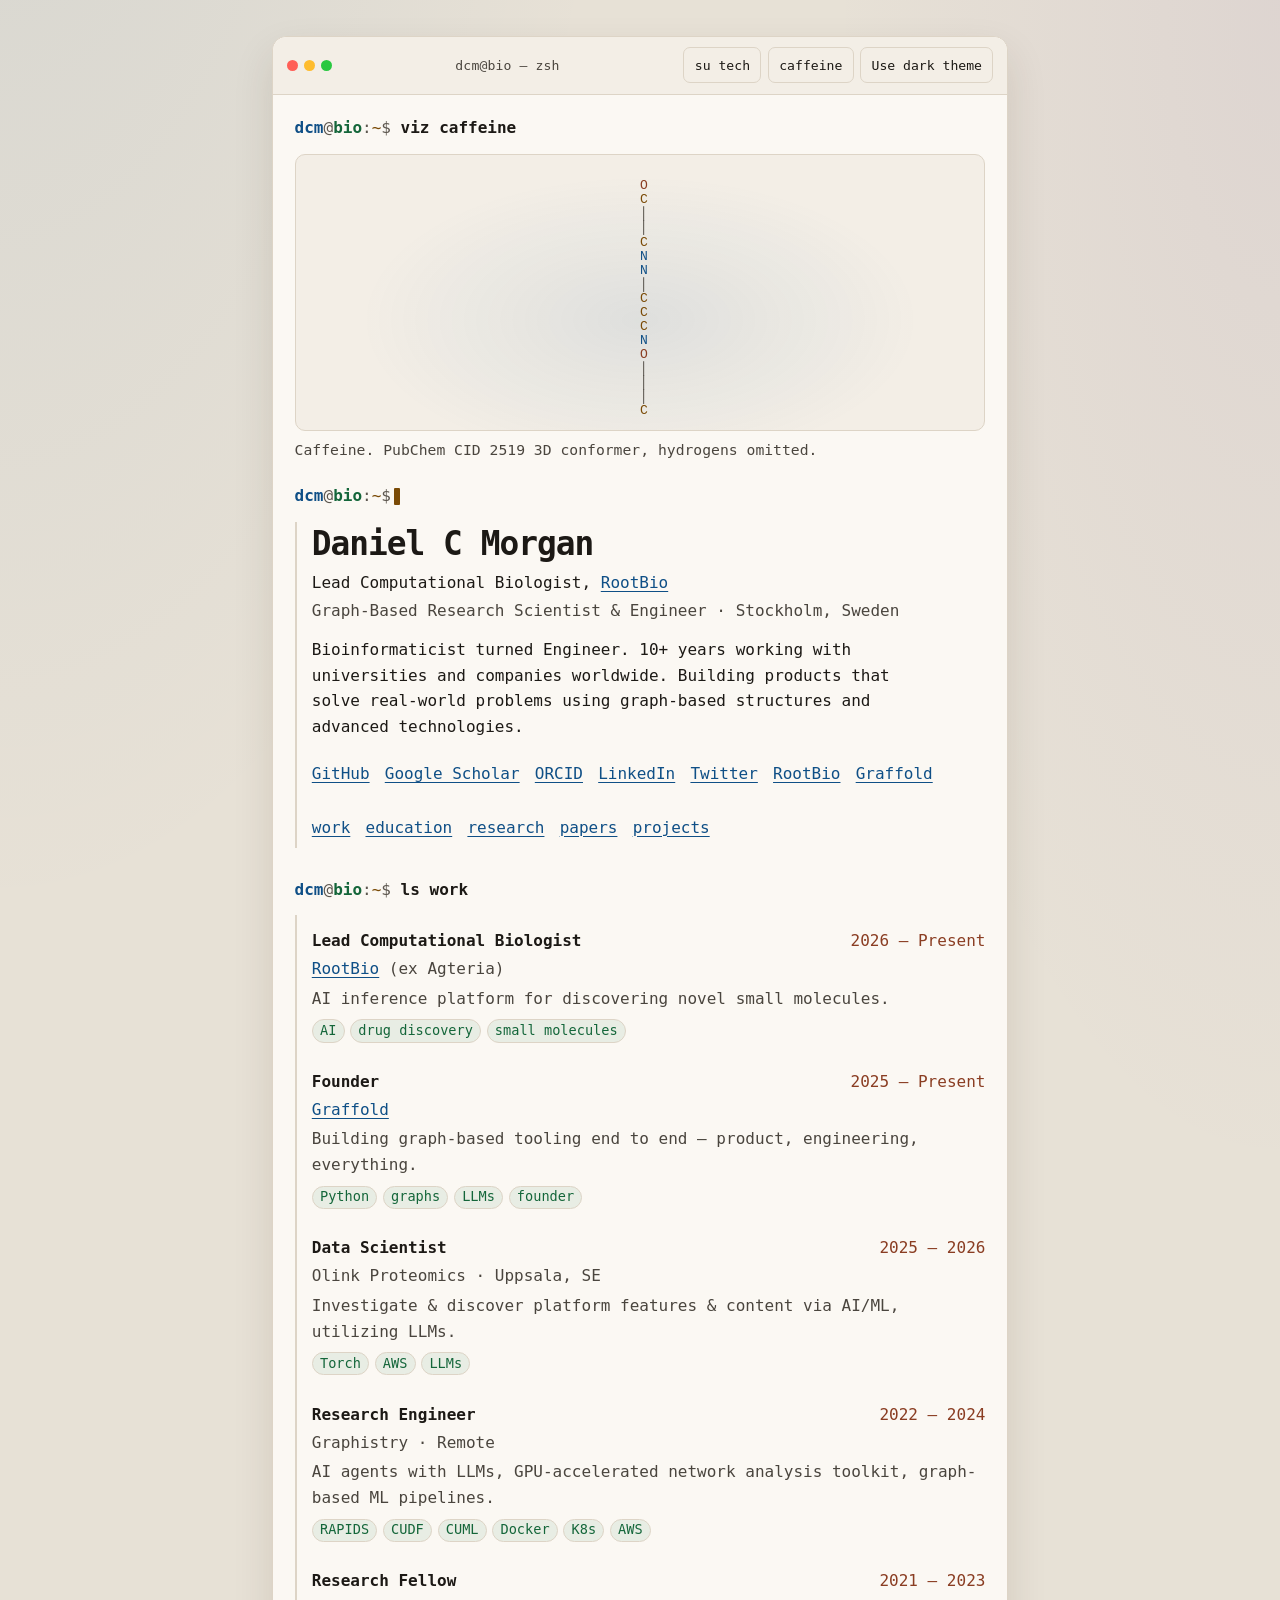
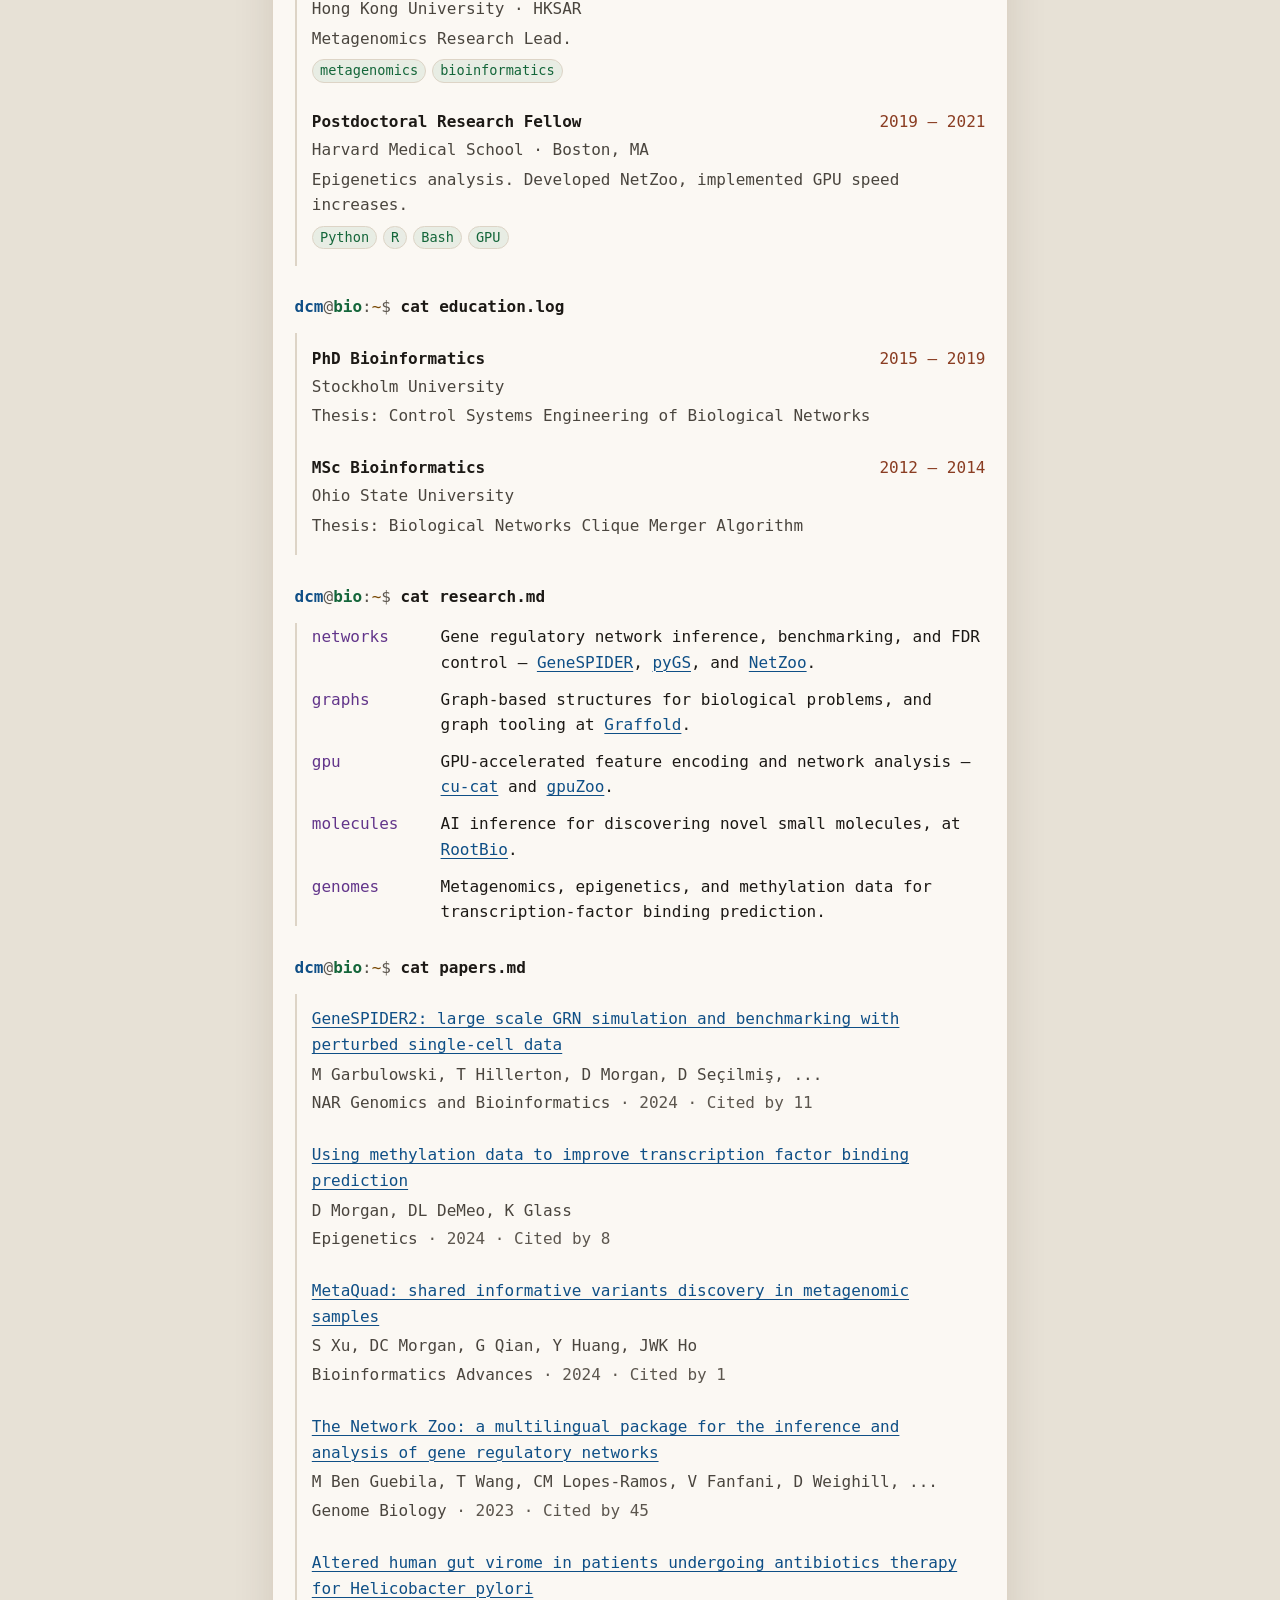
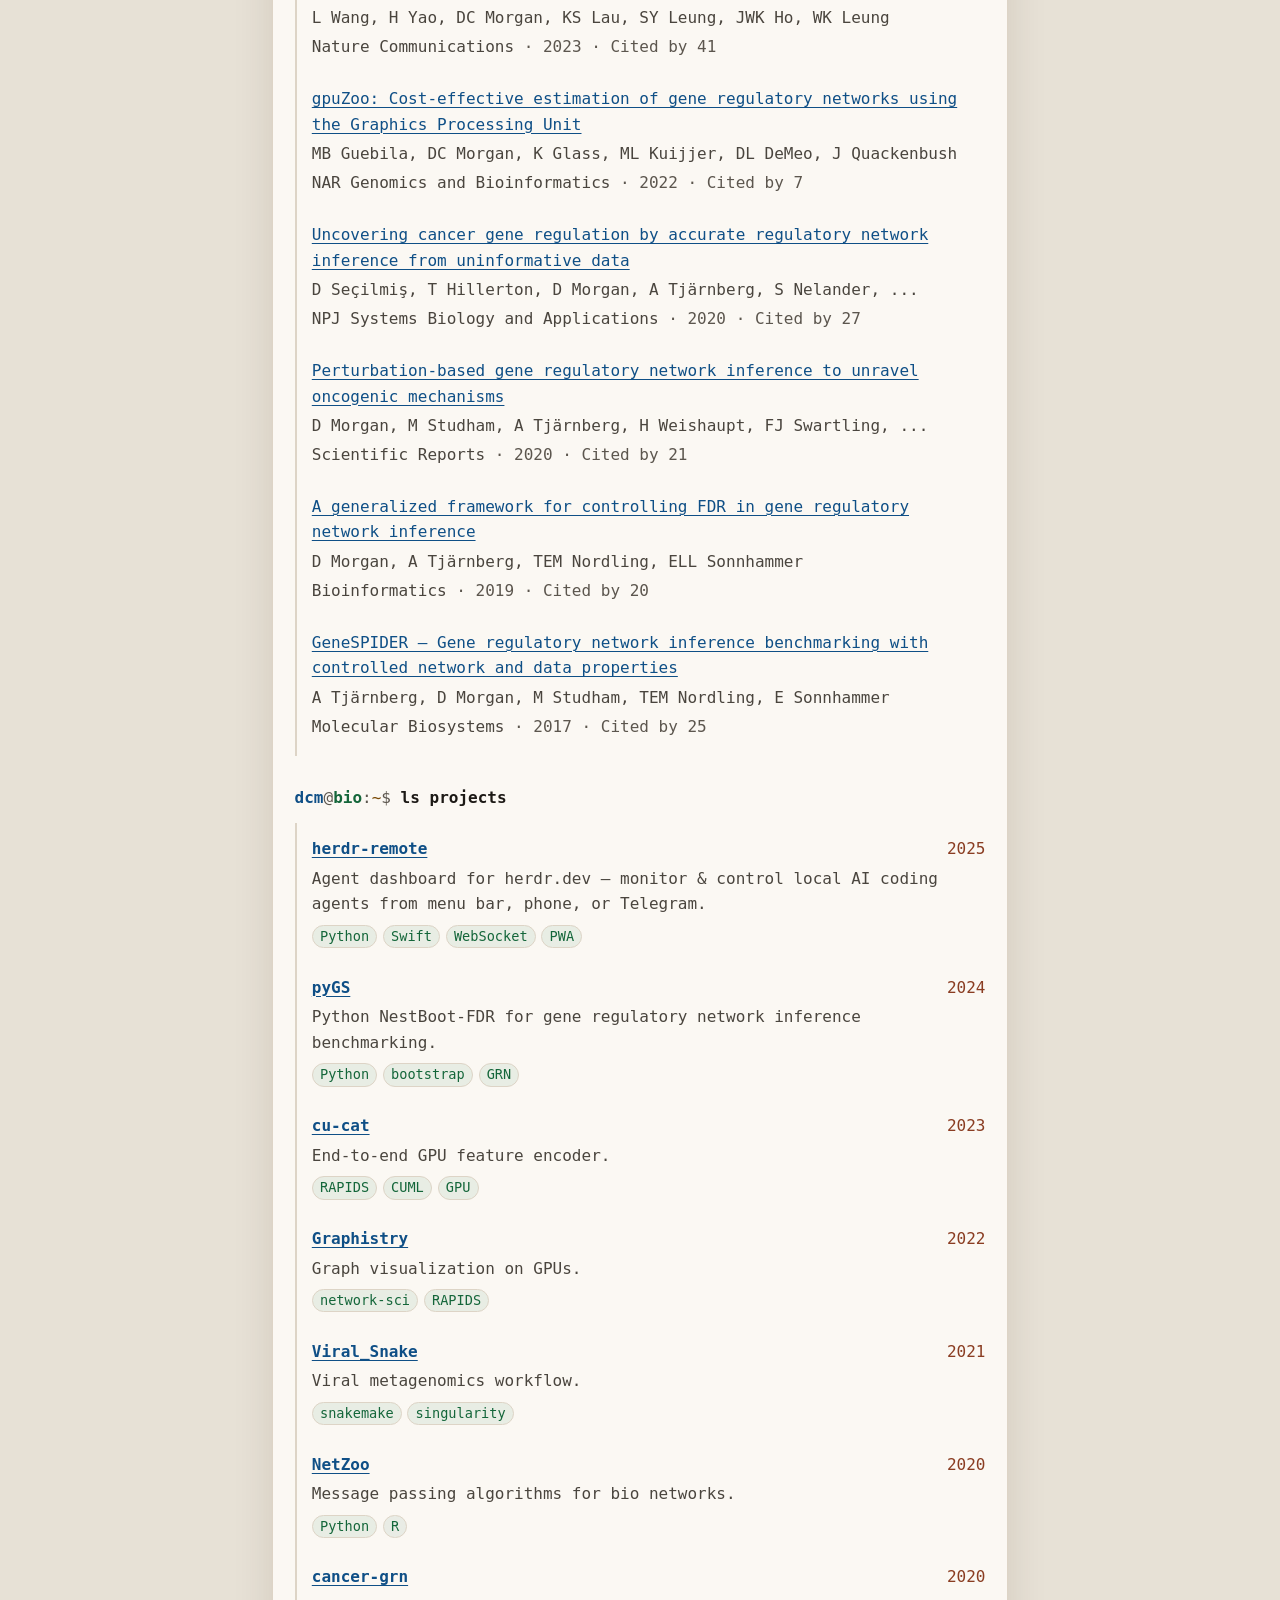
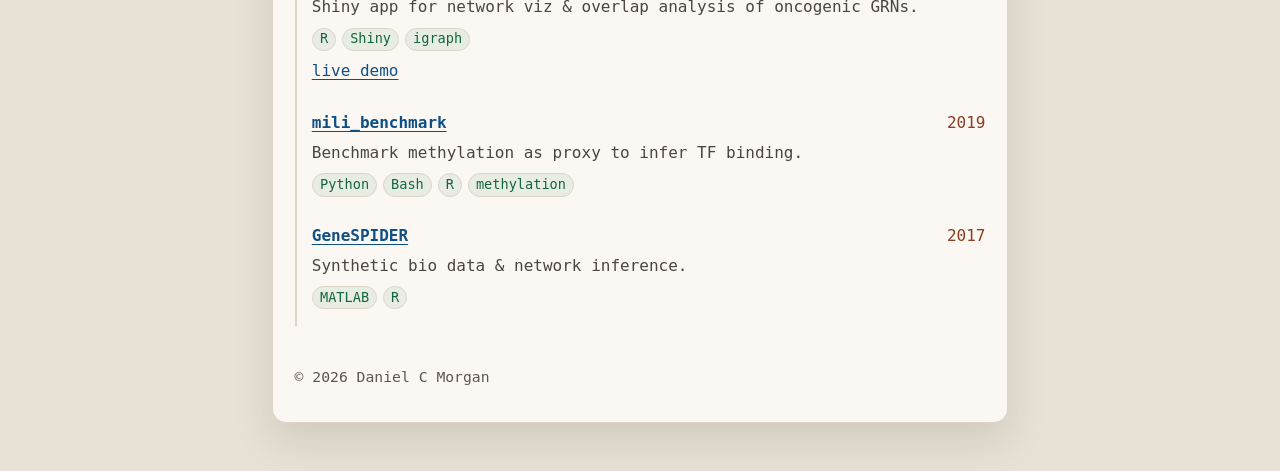
==== commit f150e556: "Add a visible su tech button on the bio page Place it with the theme and molecule controls so the ol" ====
--- a/index.html
+++ b/index.html
@@ -298,6 +298,16 @@
 
     .no-js .theme-btn { display: none; }
 
+    a.theme-btn {
+      display: inline-flex;
+      align-items: center;
+      justify-content: center;
+      text-decoration: none;
+      white-space: nowrap;
+    }
+
+    .no-js a.theme-btn { display: inline-flex; }
+
     .theme-btn .when-light { display: none; }
 
     @media (prefers-color-scheme: light) {
@@ -708,6 +718,7 @@
         <span class="dots" aria-hidden="true"><i></i><i></i><i></i></span>
         <p class="chrome-title" id="chrome-title">dcm@bio — zsh</p>
         <div class="chrome-actions">
+          <a class="theme-btn" id="su-tech" href="tech.html#tech">su tech</a>
           <button type="button" class="theme-btn" id="mol-cycle" aria-label="Next molecule, currently caffeine">caffeine</button>
           <button type="button" class="theme-btn" id="theme-toggle" aria-pressed="false">
             <span class="when-dark">Use light theme</span><span class="when-light">Use dark theme</span>
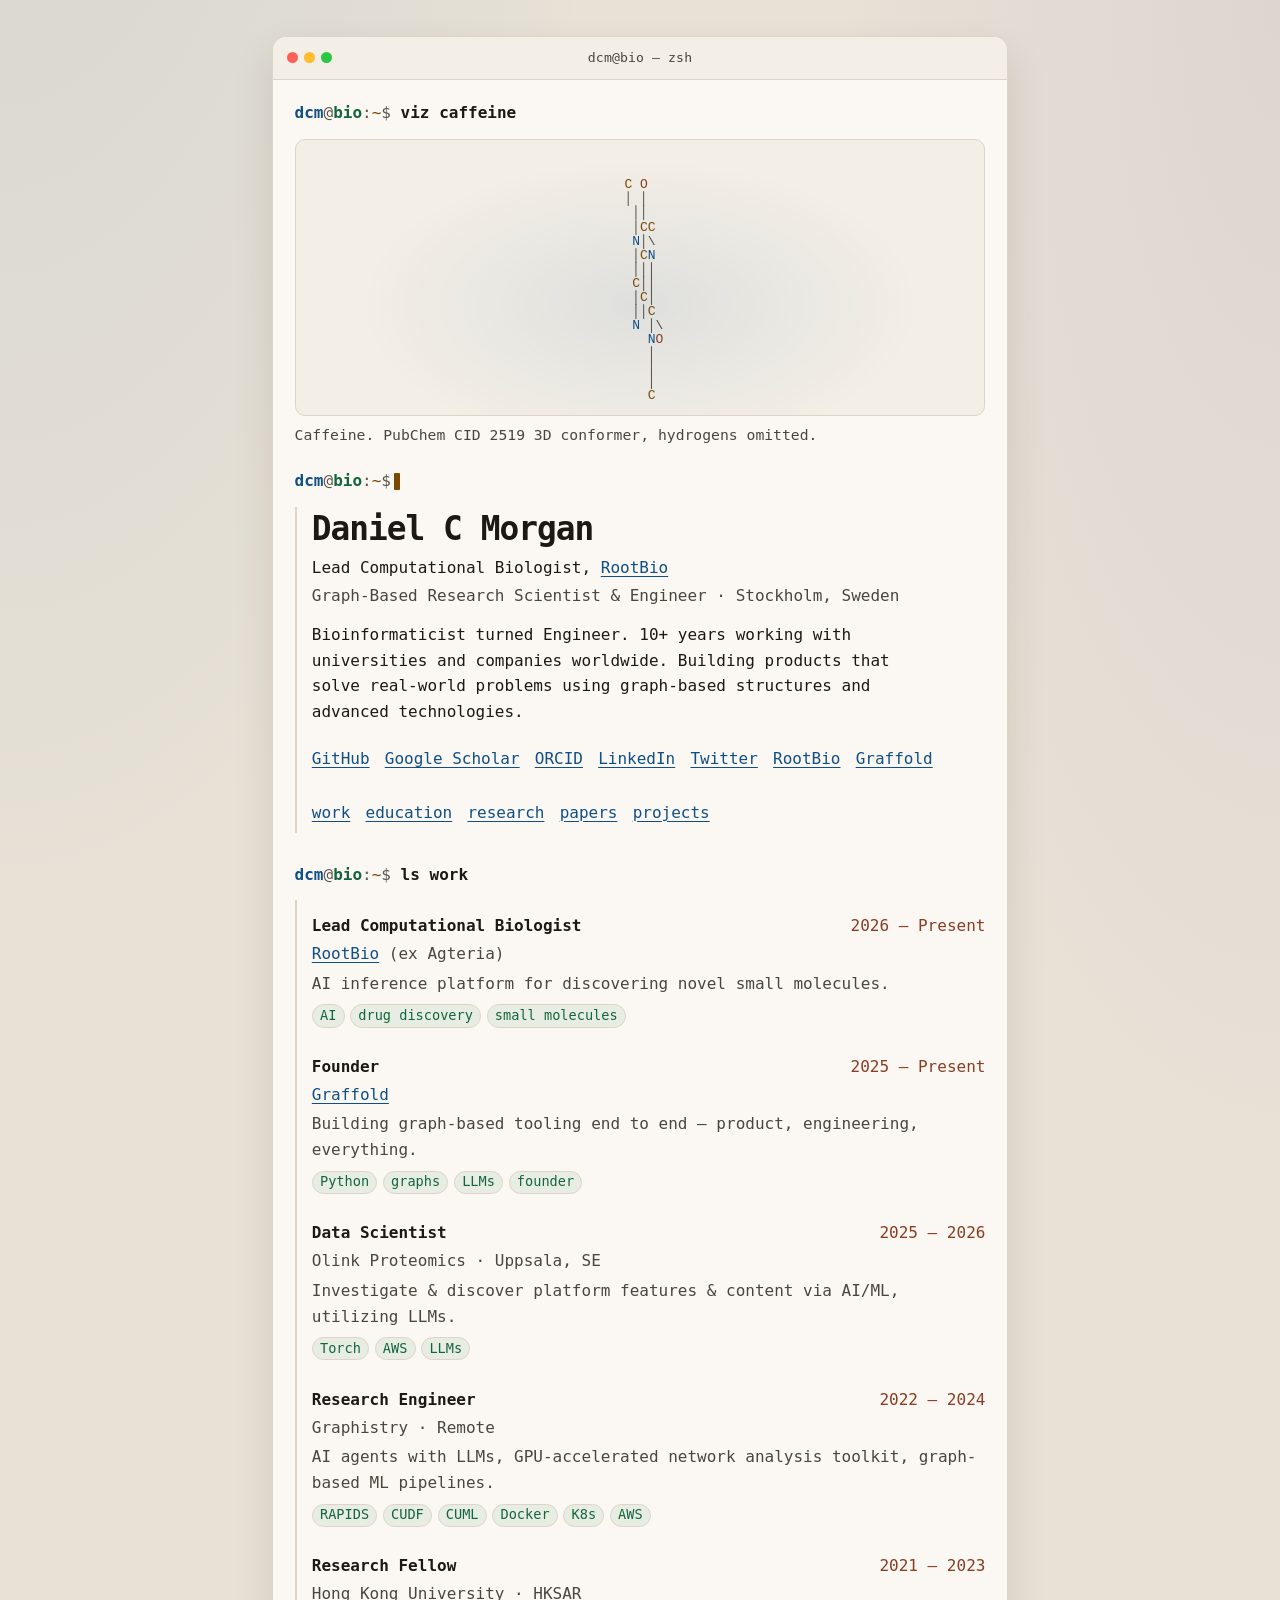
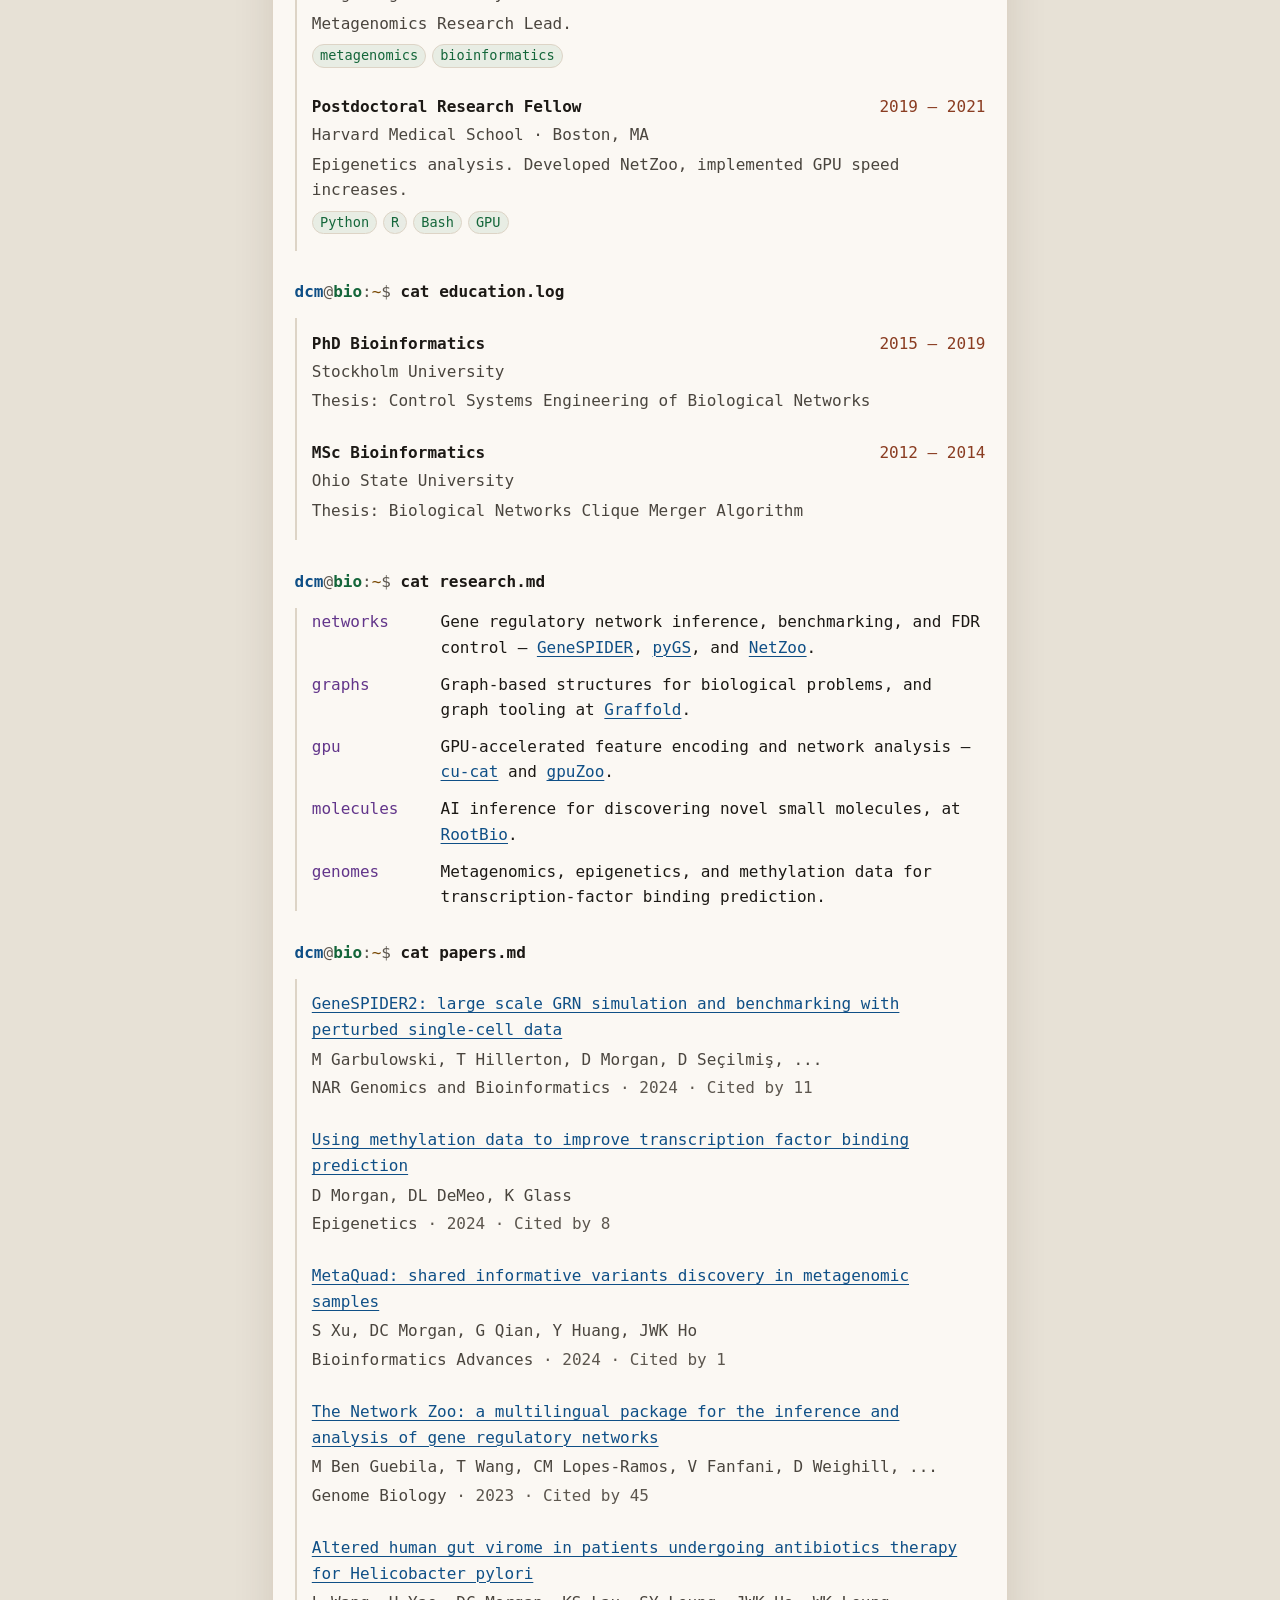
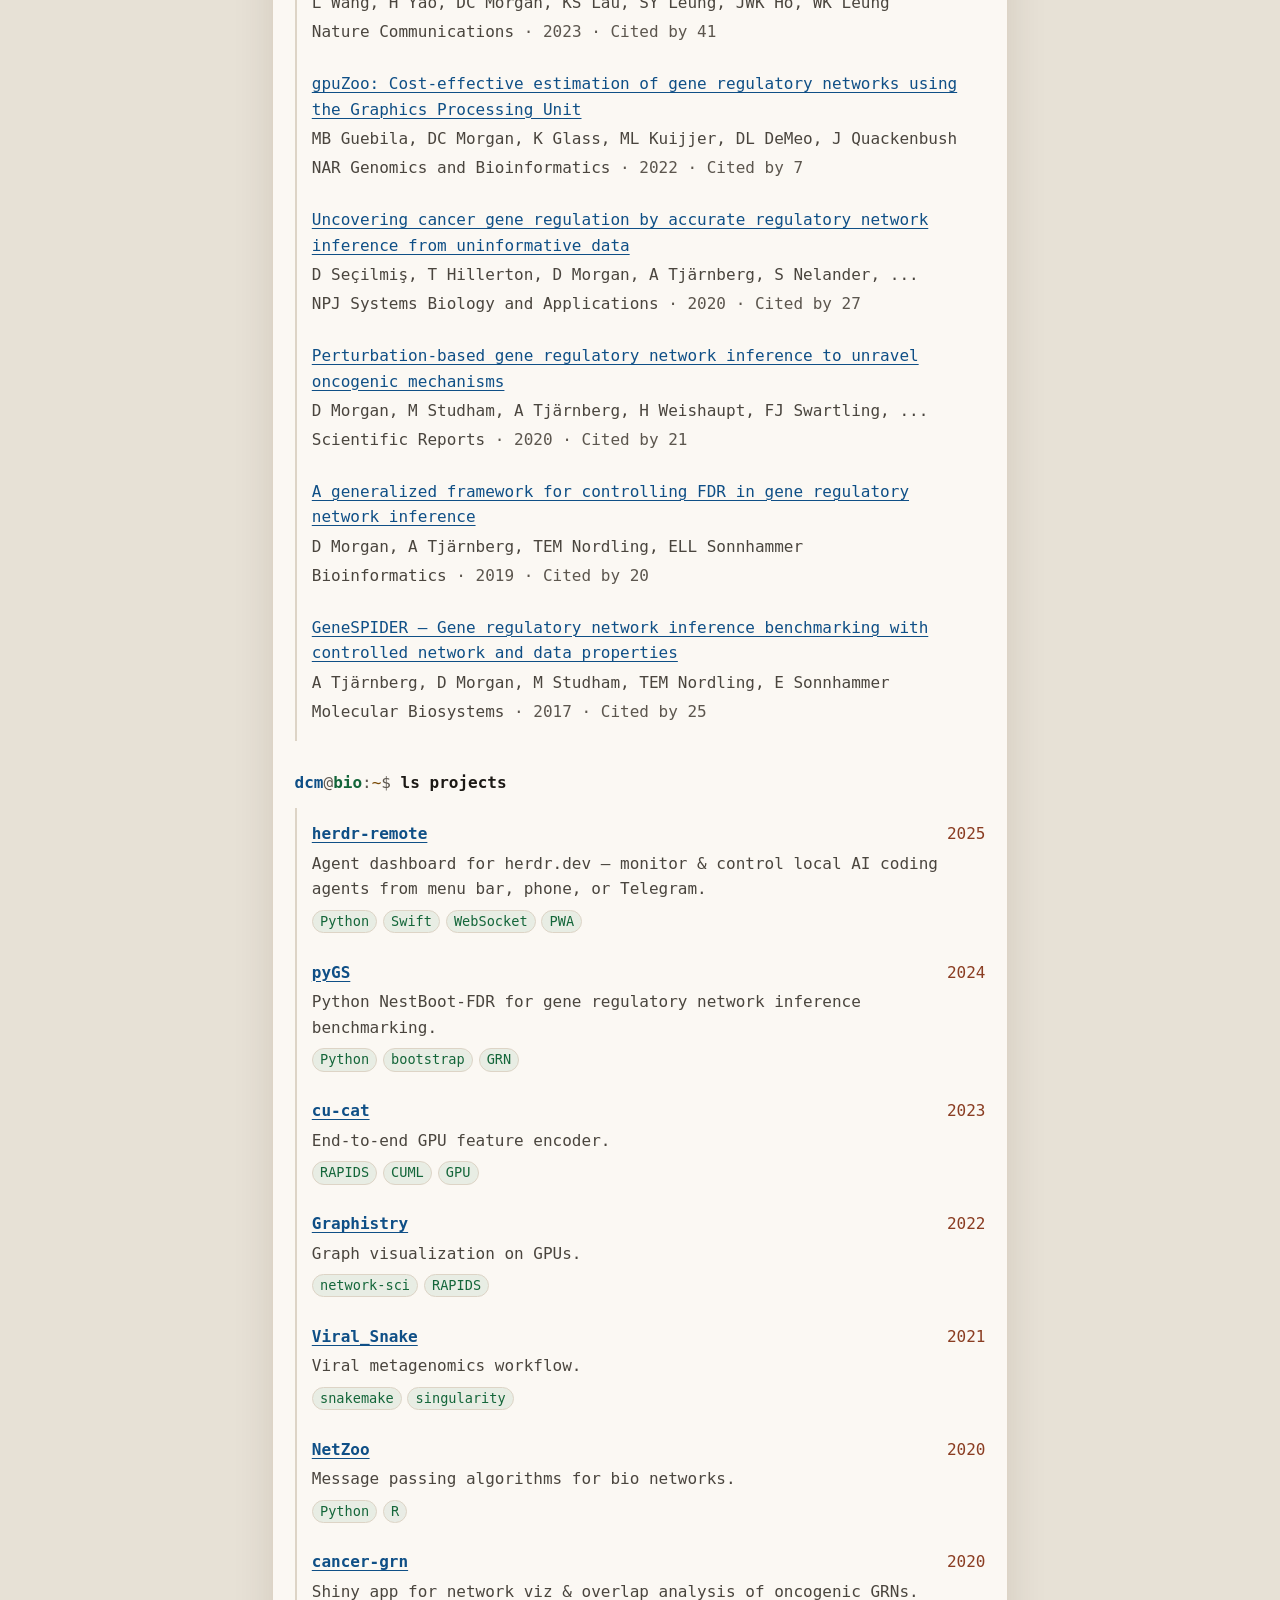
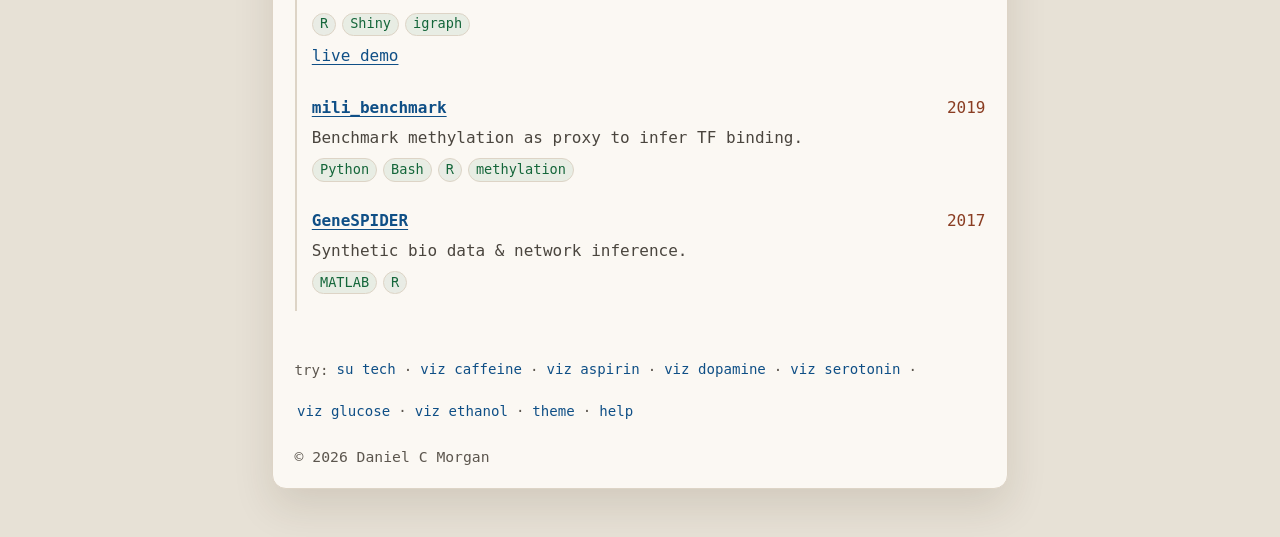
==== commit 4b62efcc: "List commands in a footer hint instead of header buttons Move theme, molecule, and su tech off the w" ====
--- a/index.html
+++ b/index.html
@@ -251,7 +251,7 @@
 
     .chrome {
       display: grid;
-      grid-template-columns: auto 1fr auto;
+      grid-template-columns: 1fr auto 1fr;
       align-items: center;
       gap: 0.75rem;
       padding: 0.65rem 0.85rem;
@@ -263,6 +263,7 @@
     .dots {
       display: flex;
       gap: 6px;
+      justify-self: start;
     }
 
     .dots i {
@@ -363,13 +364,6 @@
       margin: 0.45rem 0 0;
       color: var(--muted);
       font-size: 0.92rem;
-    }
-
-    .chrome-actions {
-      display: flex;
-      flex-wrap: wrap;
-      justify-content: flex-end;
-      gap: 0.4rem;
     }
 
     .whoami {
@@ -634,9 +628,44 @@
     }
 
     .copy {
-      margin: 0 0 0.85rem;
+      margin: 0.85rem 0 0;
       color: var(--faint);
       font-size: 0.92rem;
+    }
+
+    .try {
+      display: flex;
+      flex-wrap: wrap;
+      align-items: center;
+      gap: 0.1rem 0.35rem;
+      margin: 0;
+      color: var(--faint);
+      font-size: 0.88rem;
+      line-height: 1.5;
+    }
+
+    .try .sep { user-select: none; }
+
+    .try button,
+    .try a {
+      font: inherit;
+      font-size: inherit;
+      color: var(--blue);
+      background: none;
+      border: 0;
+      border-bottom: 1px solid transparent;
+      padding: 0.55rem 0.15rem;
+      cursor: pointer;
+      text-decoration: none;
+    }
+
+    .try button:hover,
+    .try a:hover { border-bottom-color: var(--blue); }
+
+    .try button:focus-visible,
+    .try a:focus-visible {
+      outline: 2px solid var(--blue);
+      outline-offset: 2px;
     }
 
     @media (max-width: 640px) {
@@ -650,12 +679,6 @@
         padding-left: 1rem;
         padding-right: 1rem;
       }
-
-      .chrome-title { display: none; }
-
-      .chrome { grid-template-columns: auto 1fr; }
-
-      .chrome-actions { justify-self: end; }
 
       .fold { margin-bottom: 0.7rem; }
 
@@ -717,13 +740,7 @@
       <div class="chrome">
         <span class="dots" aria-hidden="true"><i></i><i></i><i></i></span>
         <p class="chrome-title" id="chrome-title">dcm@bio — zsh</p>
-        <div class="chrome-actions">
-          <a class="theme-btn" id="su-tech" href="tech.html#tech">su tech</a>
-          <button type="button" class="theme-btn" id="mol-cycle" aria-label="Next molecule, currently caffeine">caffeine</button>
-          <button type="button" class="theme-btn" id="theme-toggle" aria-pressed="false">
-            <span class="when-dark">Use light theme</span><span class="when-light">Use dark theme</span>
-          </button>
-        </div>
+        <span aria-hidden="true"></span>
       </div>
 
       <div id="bio-panel">
@@ -1093,6 +1110,17 @@
       </div>
 
       <footer class="session-end">
+        <p class="try">try:
+          <a href="tech.html#tech" data-cmd="su tech">su tech</a><span class="sep" aria-hidden="true">·</span>
+          <button type="button" data-cmd="viz caffeine">viz caffeine</button><span class="sep" aria-hidden="true">·</span>
+          <button type="button" data-cmd="viz aspirin">viz aspirin</button><span class="sep" aria-hidden="true">·</span>
+          <button type="button" data-cmd="viz dopamine">viz dopamine</button><span class="sep" aria-hidden="true">·</span>
+          <button type="button" data-cmd="viz serotonin">viz serotonin</button><span class="sep" aria-hidden="true">·</span>
+          <button type="button" data-cmd="viz glucose">viz glucose</button><span class="sep" aria-hidden="true">·</span>
+          <button type="button" data-cmd="viz ethanol">viz ethanol</button><span class="sep" aria-hidden="true">·</span>
+          <button type="button" data-cmd="theme">theme</button><span class="sep" aria-hidden="true">·</span>
+          <button type="button" data-cmd="help">help</button>
+        </p>
         <p class="copy">© 2026 Daniel C Morgan</p>
       </footer>
     </div>
@@ -1101,7 +1129,6 @@
   <script>
     (function () {
       var root = document.documentElement;
-      var btn = document.getElementById("theme-toggle");
       var meta = document.querySelector('meta[name="theme-color"]');
 
       function systemTheme() {
@@ -1115,16 +1142,16 @@
 
       function paint() {
         var current = theme();
-        btn.setAttribute("aria-pressed", current === "light" ? "true" : "false");
         if (meta) meta.setAttribute("content", current === "light" ? "#e7e1d6" : "#0b0f14");
       }
 
-      btn.addEventListener("click", function () {
+      window.dcmToggleTheme = function () {
         var next = theme() === "light" ? "dark" : "light";
         root.setAttribute("data-theme", next);
         try { localStorage.setItem("dcm-appearance", next); } catch (e) {}
         paint();
-      });
+        return "theme → " + next;
+      };
 
       paint();
     })();
@@ -1293,28 +1320,15 @@
     observer.observe(vizEl);
   }
 
-  function paintMolBtn() {
-    var molBtn = document.getElementById("mol-cycle");
-    if (!molBtn) return;
-    molBtn.textContent = vizName;
-    molBtn.setAttribute("aria-label", "Next molecule, currently " + vizName);
-  }
-
   function setViz(name) {
     if (!MOLS[name]) return "viz: " + MOL_ORDER.join(" | ");
     vizName = name;
     phase = 0.8;
     if (vizCmd) vizCmd.textContent = "viz " + name;
     if (caption) caption.textContent = MOLS[name].caption;
-    paintMolBtn();
     drawViz();
     startViz();
     return "viz " + name;
-  }
-
-  function nextMol() {
-    var i = MOL_ORDER.indexOf(vizName);
-    return setViz(MOL_ORDER[(i + 1) % MOL_ORDER.length]);
   }
 
   function goPersona(next) {
@@ -1333,6 +1347,8 @@
     log.scrollTop = log.scrollHeight;
   }
 
+  var vimMode = false;
+
   function helpText() {
     return [
       "su bio, su tech                 open that page",
@@ -1340,8 +1356,20 @@
       "whoami --bio, whoami --tech     same",
       "viz " + MOL_ORDER.join(" | "),
       "viz                             list molecules",
+      "theme                           light or dark",
       "help"
     ].join("\n");
+  }
+
+  function helpAll() {
+    return helpText() + "\n\n# unlisted\nsudo\nls -a\ncowsay\ncoffee\nvim\n:q\nexit\nrm -rf /\npdb <id>";
+  }
+
+  function cowsay(msg) {
+    var text = msg || "graphs, not grass";
+    var bar = "";
+    for (var i = 0; i < text.length + 2; i++) bar += "-";
+    return " " + bar + "\n< " + text + " >\n " + bar + "\n        \\   ^__^\n         \\  (oo)\\_______\n            (__)\\       )\\/\\\n                ||----w |\n                ||     ||";
   }
 
   function exec(raw) {
@@ -1350,8 +1378,30 @@
     var bits = line.split(/\s+/);
     var cmd = bits[0].toLowerCase();
     var rest = bits.slice(1).join(" ").toLowerCase();
+    if (cmd === "help" && rest === "--all") return helpAll();
     if (cmd === "help") return helpText();
     if (cmd === "clear") { if (log) log.textContent = ""; return null; }
+    if (cmd === "theme") return window.dcmToggleTheme ? window.dcmToggleTheme() : "theme: unavailable";
+    if (cmd === "sudo") return "dcm is not in the sudoers file. This incident will be reported.";
+    if (cmd === "ls" && (rest === "-a" || rest === "-al" || rest === "-la")) {
+      return ".  ..  .coffee  .cowsay  .sudoers  .vimrc  .pdb\nprojects/  research.md  papers.md  work/  education.log";
+    }
+    if (cmd === "ls") return "projects/  research.md  papers.md  work/  education.log";
+    if (cmd === "cowsay") return cowsay(rest);
+    if (cmd === "coffee") { setViz("caffeine"); return "brewing caffeine"; }
+    if (cmd === "vim") { vimMode = true; return "-- INSERT --\nE486: you are already in a browser.\nType :q to quit."; }
+    if (line === ":q" || line === ":q!") {
+      if (!vimMode) return "E21: you are not in vim.";
+      vimMode = false;
+      return "";
+    }
+    if (cmd === "exit" || cmd === "logout") return "logout\nconnection closed by remote host.\n(the tab is still open.)";
+    if (cmd === "rm" && rest.replace(/\s+/g, " ") === "-rf /") return "rm: refusing to remove '/' . biological roots stay at RootBio.";
+    if (cmd === "pdb") {
+      if (!rest) return "pdb: missing id. this is a shell, not the Python debugger.";
+      if (MOLS[rest]) { setViz(rest); return "pdb " + rest + ": breakpoint set on a molecule, not a stack frame. (c)ontinue"; }
+      return "pdb " + rest + ": no such target. try pdb caffeine";
+    }
     if (cmd === "su" && (rest === "bio" || rest === "tech")) {
       goPersona(rest);
       return null;
@@ -1402,13 +1452,31 @@
     });
   }
 
-  var molBtn = document.getElementById("mol-cycle");
-  if (molBtn) {
-    molBtn.addEventListener("click", function () {
-      var result = nextMol();
-      say(result);
+  function runCommand(value) {
+    if (!value || !value.trim()) return;
+    say("dcm@bio:~$ " + value);
+    history.unshift(value);
+    histIdx = -1;
+    var result = exec(value);
+    if (result) say(result);
+    if (input) { input.value = ""; syncCaret(); }
+  }
+
+  function reveal(el) {
+    if (!el || typeof el.scrollIntoView !== "function") return;
+    el.scrollIntoView({ behavior: motion.matches ? "auto" : "smooth", block: "nearest" });
+  }
+
+  document.querySelectorAll("[data-cmd]").forEach(function (el) {
+    el.addEventListener("click", function (e) {
+      if (el.tagName === "A") e.preventDefault();
+      var value = el.getAttribute("data-cmd") || "";
+      runCommand(value);
+      var kind = value.trim().toLowerCase();
+      if (kind.indexOf("viz ") === 0) reveal(document.querySelector(".fold"));
+      else if (kind.indexOf("su ") !== 0) reveal(form);
     });
-  }
+  });
 
   window.addEventListener("hashchange", function () {
     if (location.hash === "#tech") goPersona("tech");
@@ -1426,7 +1494,6 @@
   });
 
   drawViz();
-  paintMolBtn();
   if (caption && MOLS.caffeine) caption.textContent = MOLS.caffeine.caption;
   syncCaret();
   startViz();
